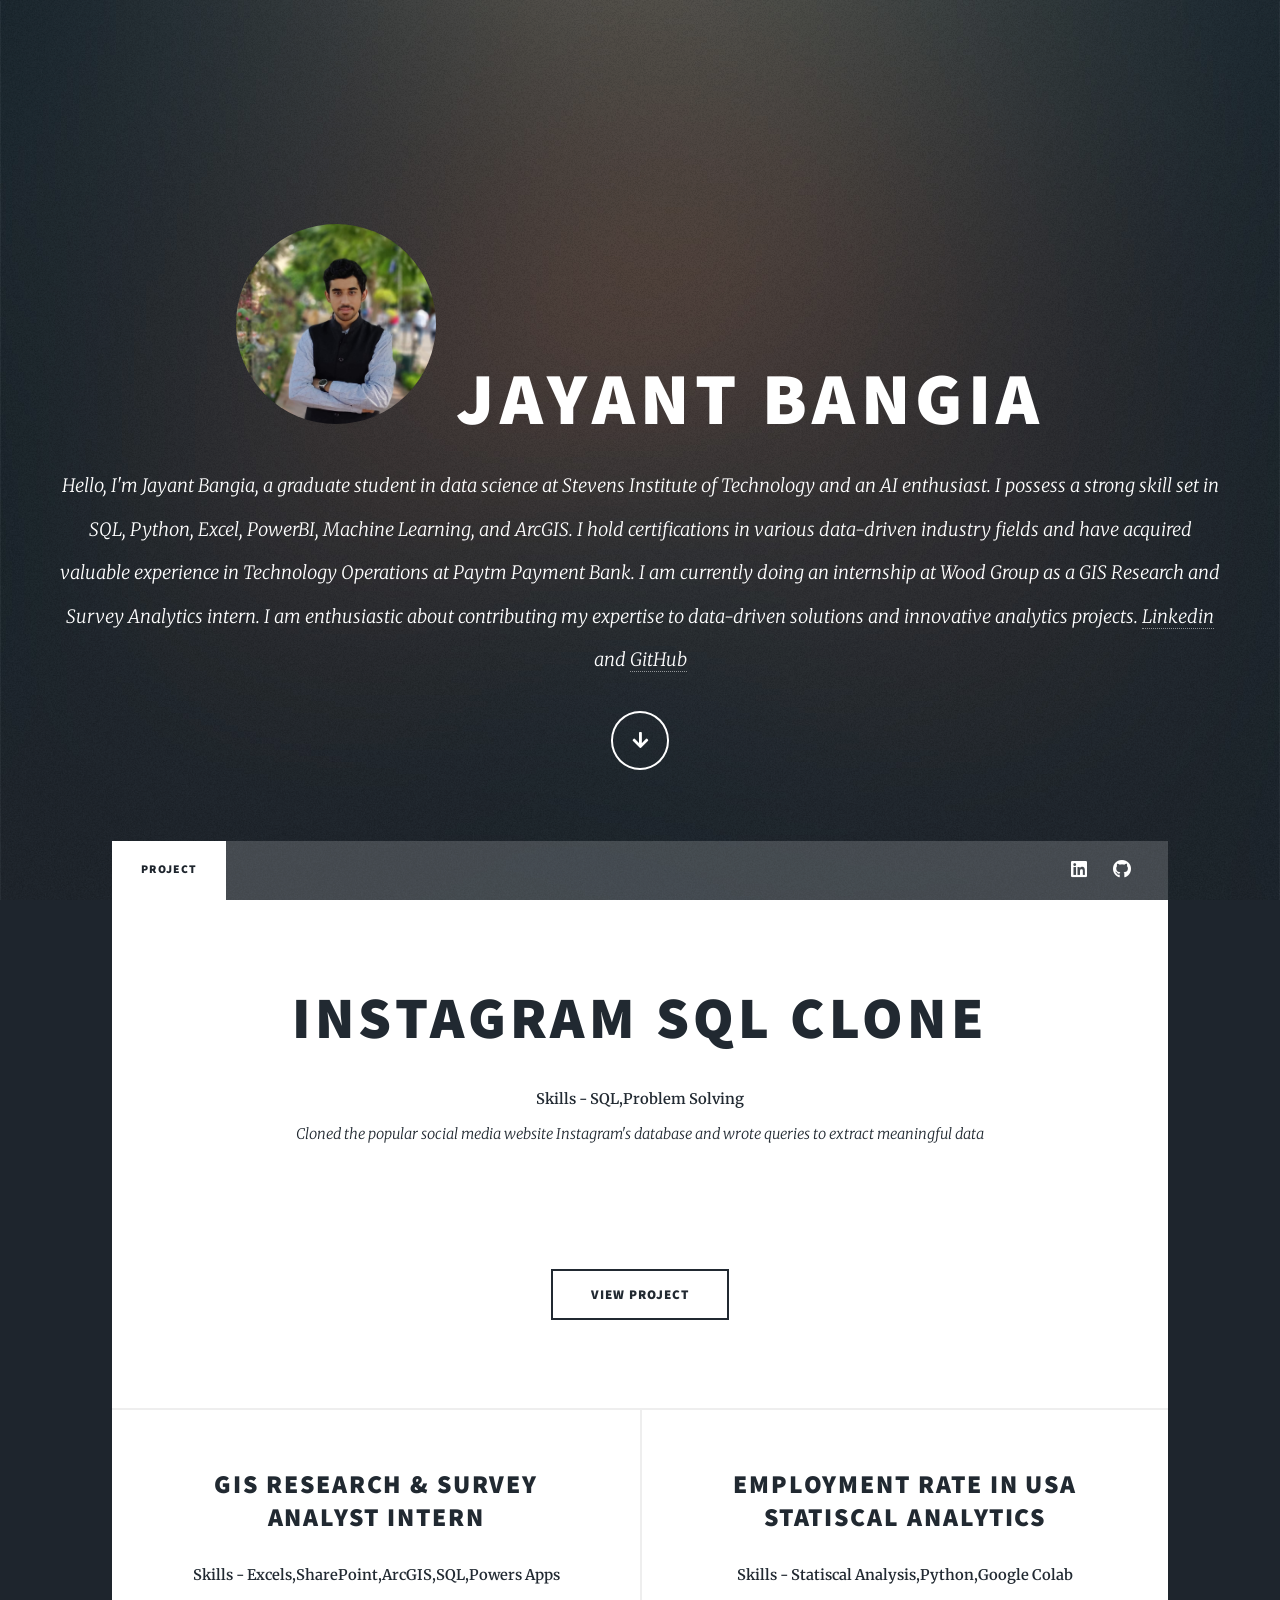
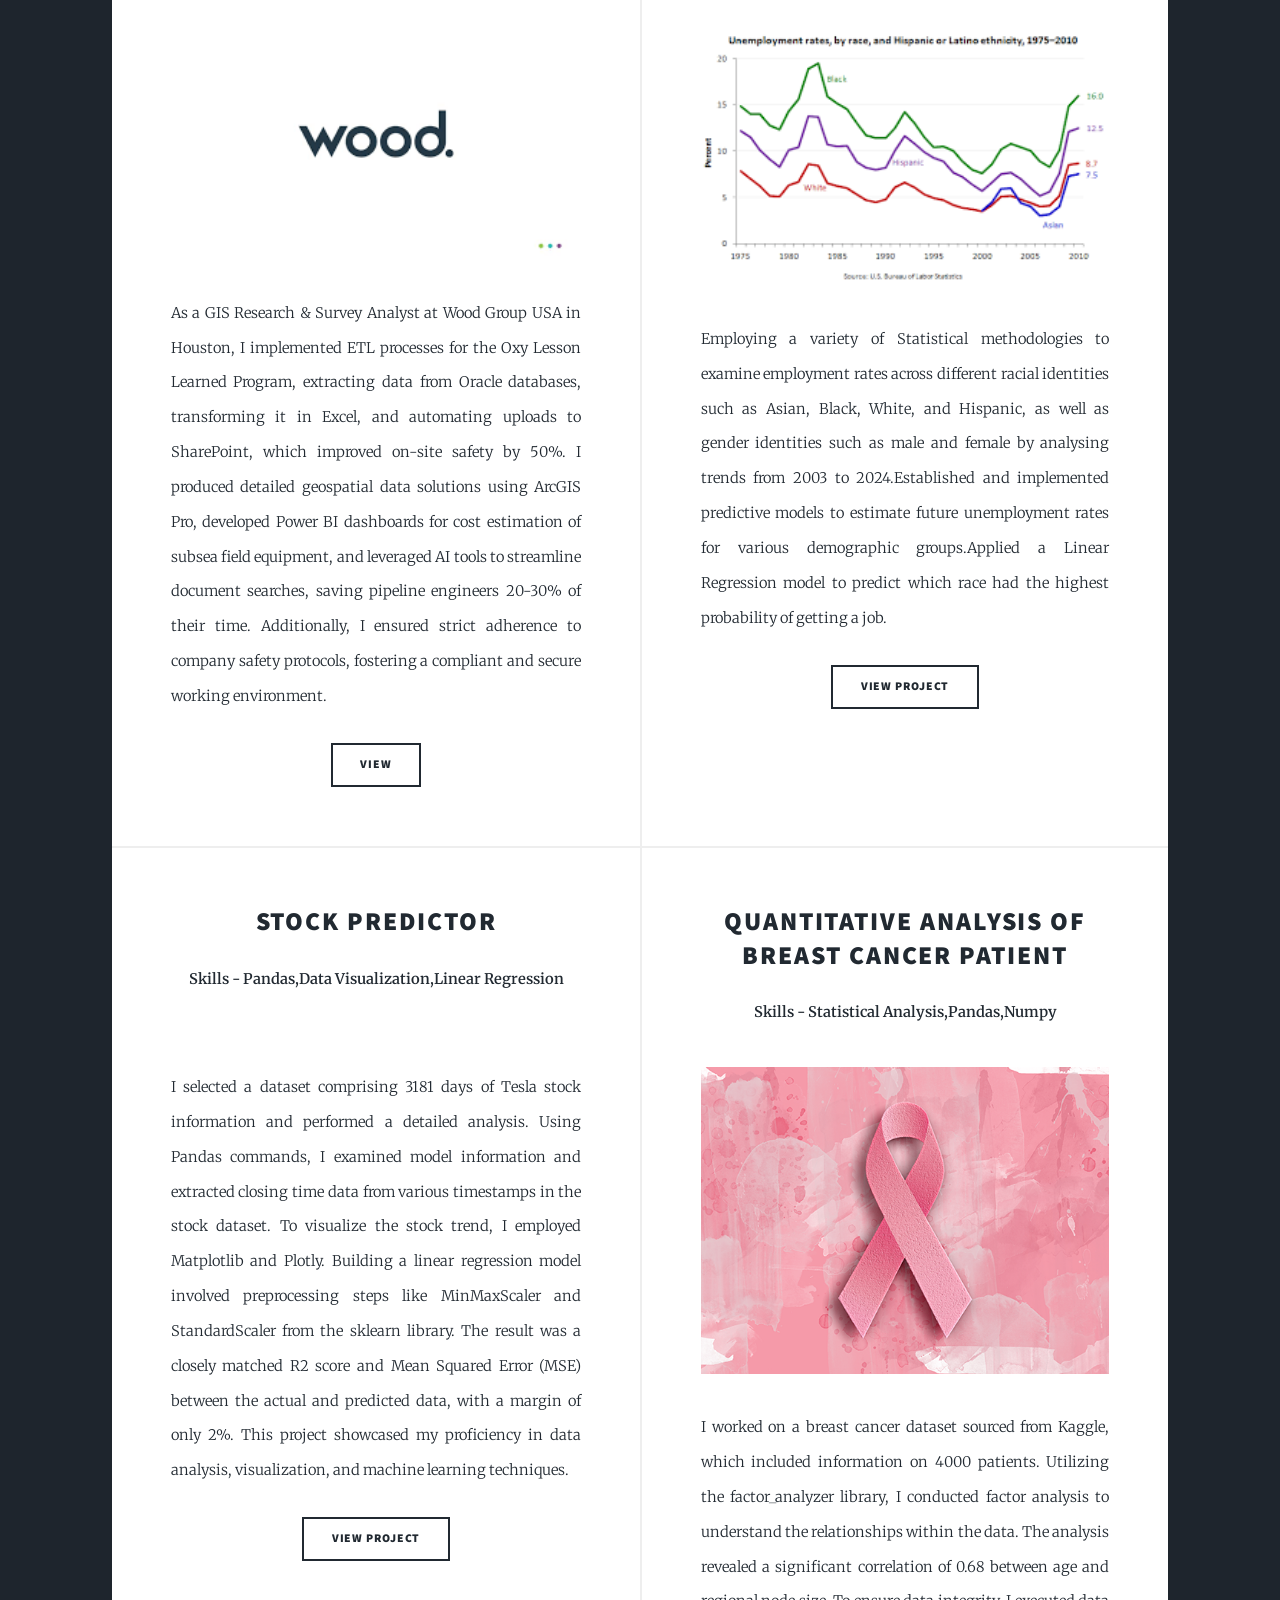
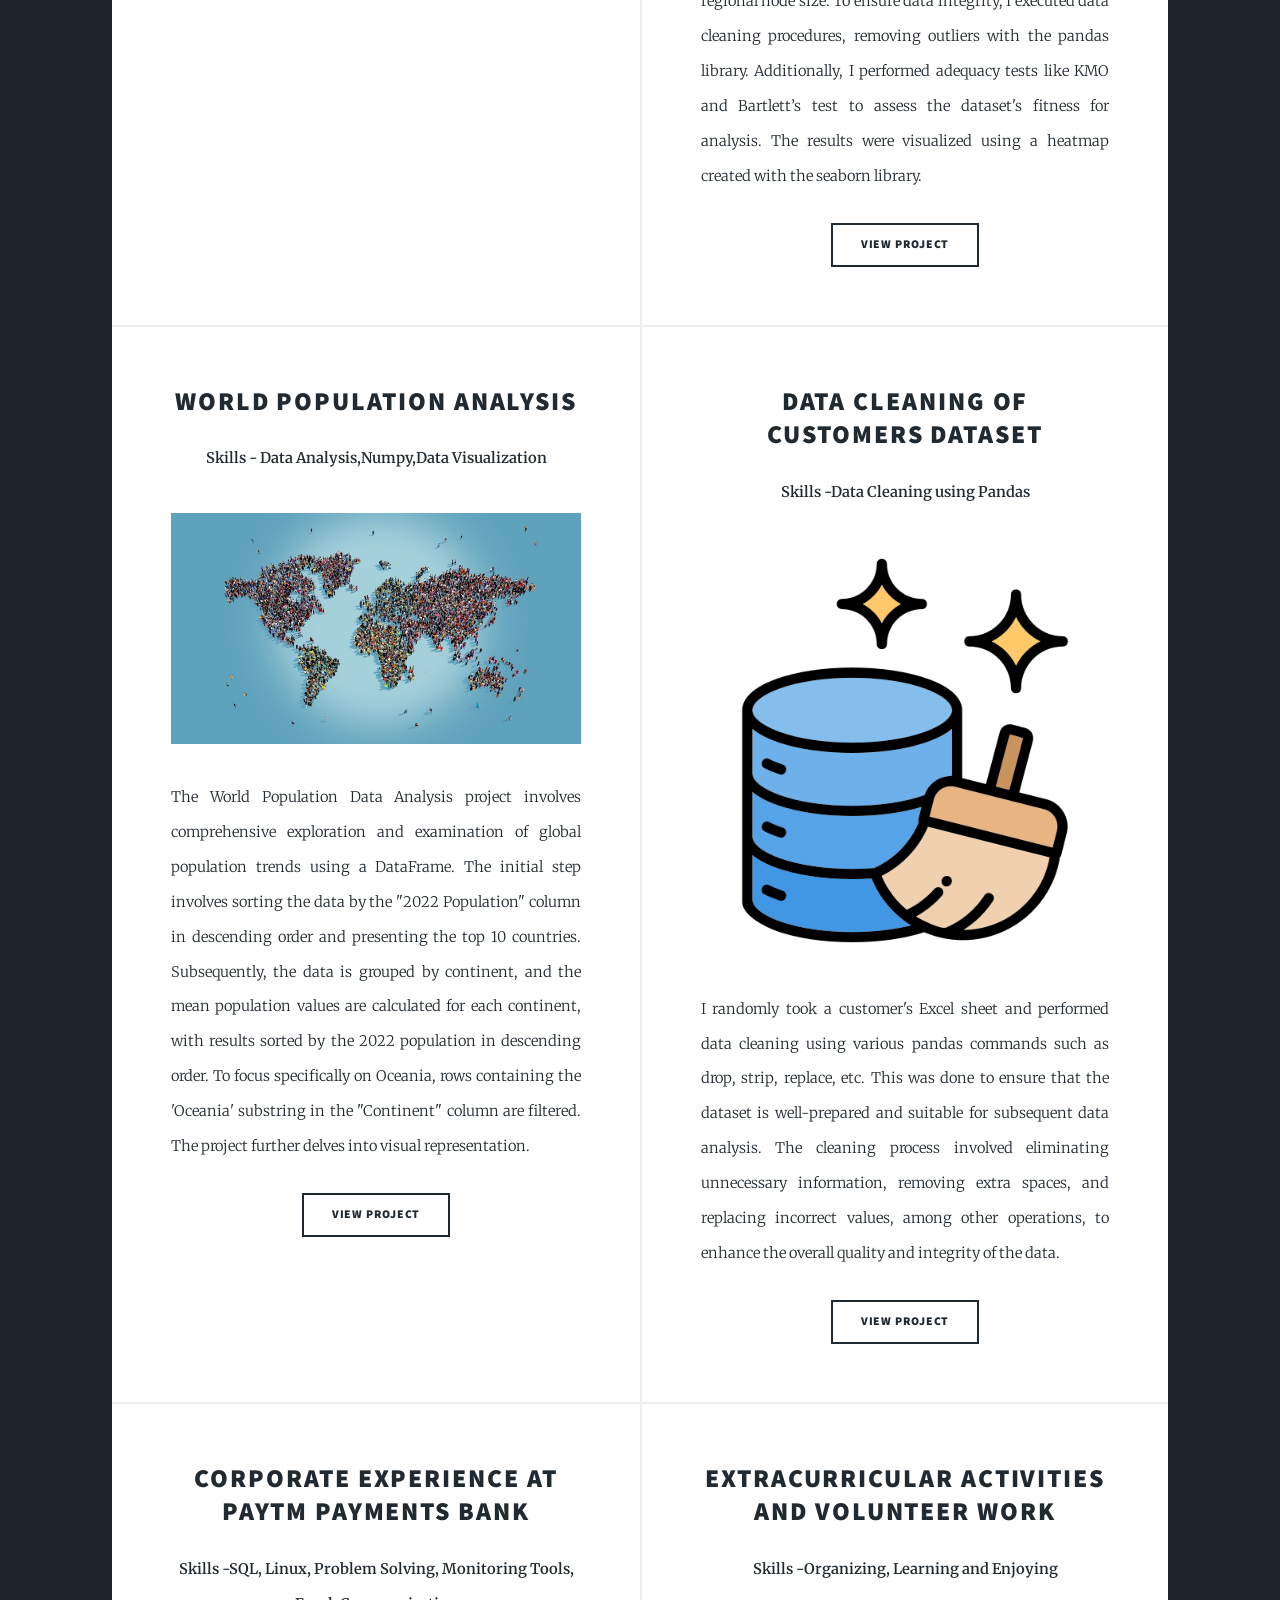
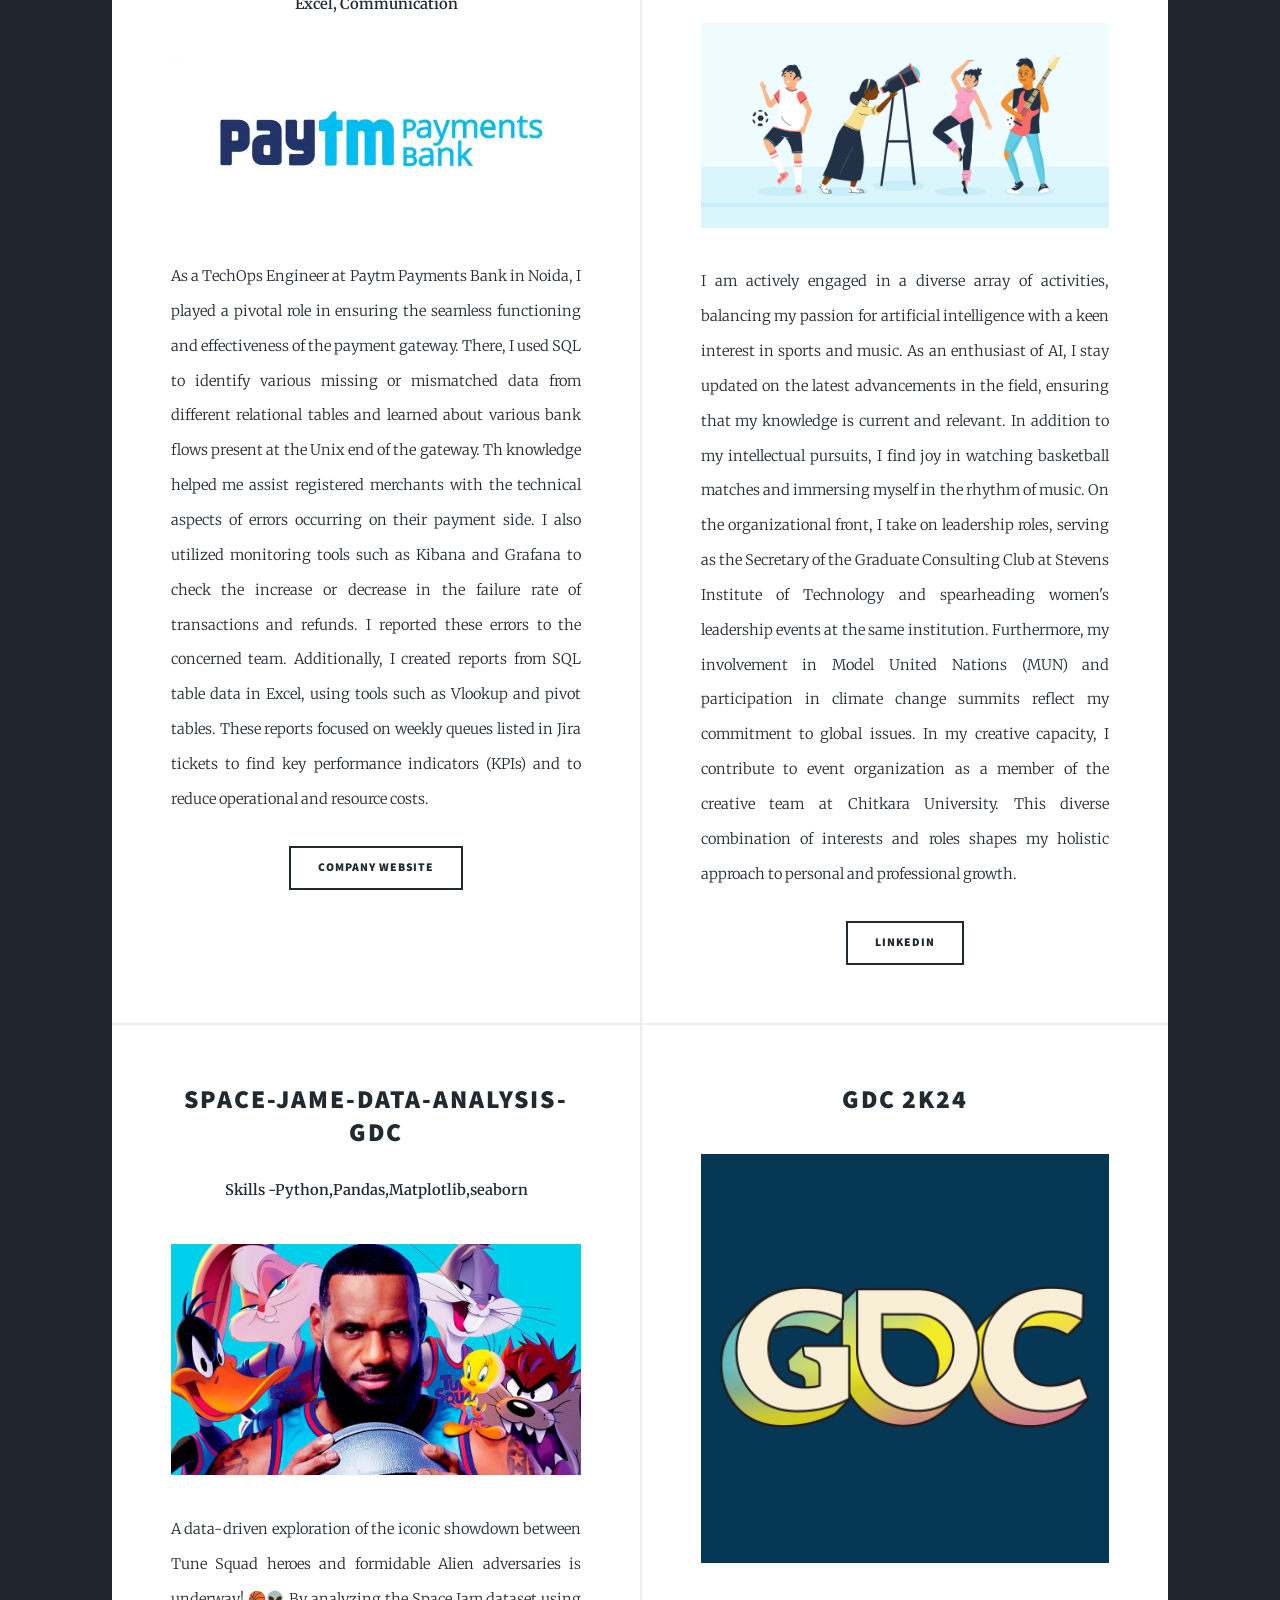
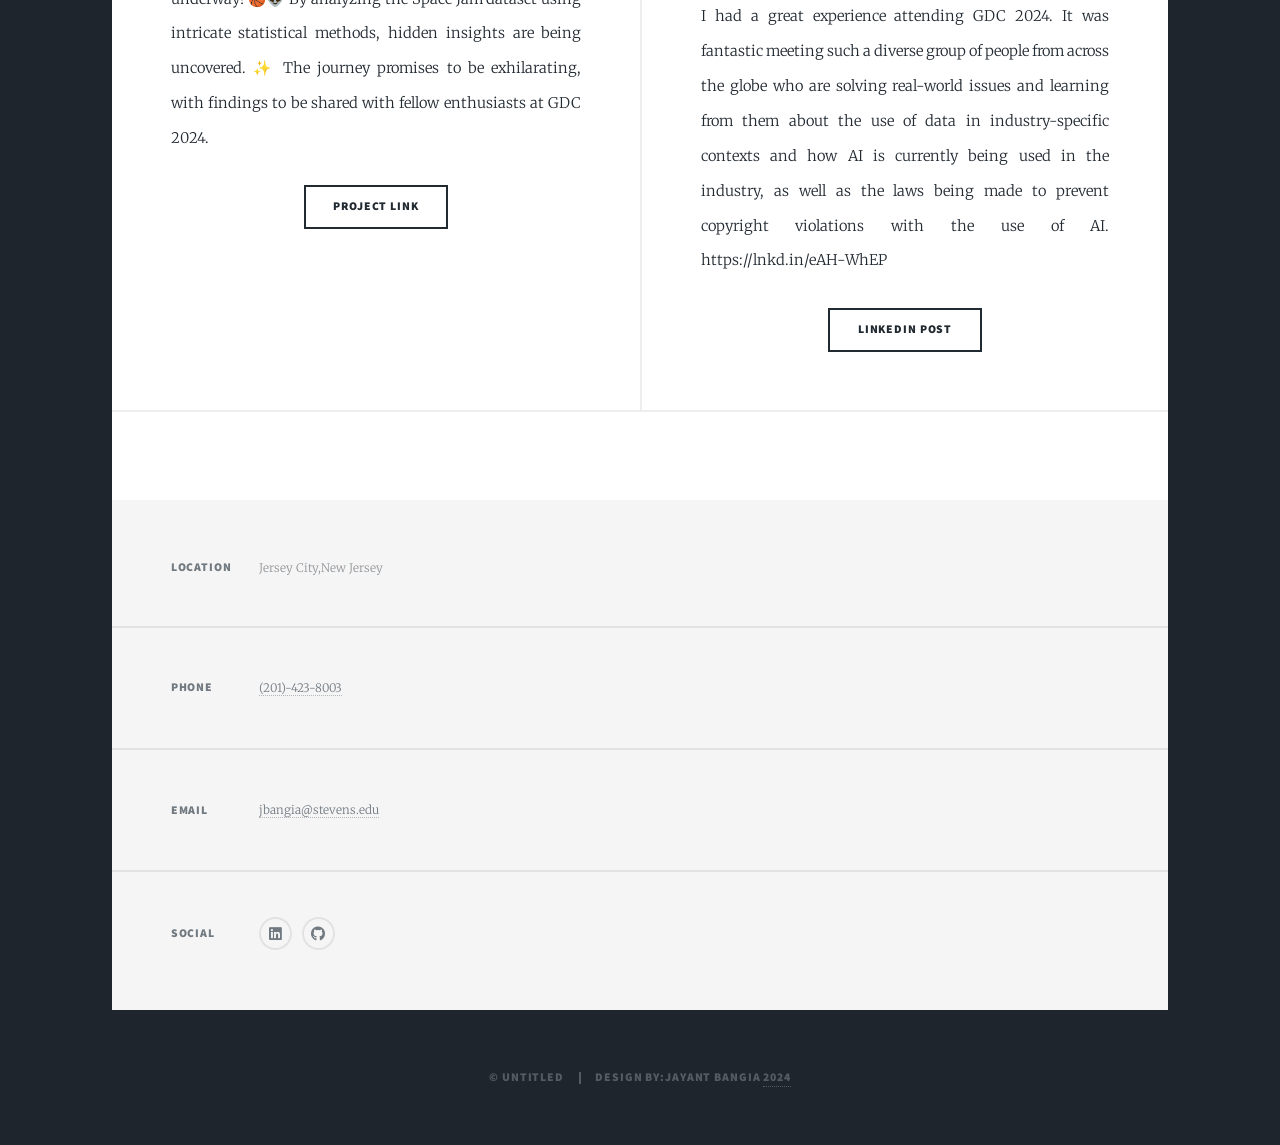
==== index.html @ 10cfee0b "Update index.html" ====
<!DOCTYPE HTML>
<!--
	Massively by HTML5 UP
	html5up.net | @ajlkn
	Free for personal and commercial use under the CCA 3.0 license (html5up.net/license)
-->
<html>
	<head>
		<title>Jayant Bangia</title>
		<meta charset="utf-8" />
		<meta name="viewport" content="width=device-width, initial-scale=1, user-scalable=no" />
		<link rel="stylesheet" href="assets/css/main.css" />
		<noscript><link rel="stylesheet" href="assets/css/noscript.css" /></noscript>
	</head>
	<body class="is-preload">

		<!-- Wrapper -->
			<div id="wrapper" class="fade-in">

				<!-- Intro -->
					<div id="intro">
                                                 
						<h1><img src="images/IMG_20180921_091052_Bokeh.jpg" alt="" style="width: 200px; height: 200px; border-radius: 50%; object-fit: cover;">
							Jayant Bangia 
							
						</h1>
						<p>Hello, I'm Jayant Bangia, a graduate student in data science at Stevens Institute of Technology and an AI enthusiast. I possess a strong skill set in SQL, Python, Excel, PowerBI, Machine Learning, and ArcGIS. I hold certifications in various data-driven industry fields and have acquired valuable experience in Technology Operations at Paytm Payment Bank. I am currently doing an internship at Wood Group as a GIS Research and Survey Analytics intern. I am enthusiastic about contributing my expertise to data-driven solutions and innovative analytics projects. <a href="https://www.linkedin.com/in/jayantb34/">Linkedin</a> and <a href="https://html5up.net">GitHub</a><br />
						</p>
						<ul class="actions">
							<li><a href="#header" class="button icon solid solo fa-arrow-down scrolly">Continue</a></li>
						</ul>
					</div>

				<!-- Header -->
					<header id="header">
						<a href="index.html" class="logo">Scroll Down</a>
					</header>

				<!-- Nav -->
					<nav id="nav">
						<ul class="links">
							<li class="active"><a href="index.html">Project</a></li>
						</ul>
						<ul class="icons">
							<li><a href="https://www.linkedin.com/in/jayantb34/" class="icon brands alt fa-linkedin"><span class="label">Linkedin</span></a></li>
							<li><a href="https://github.com/jayantb11" class="icon brands alt fa-github"><span class="label">GitHub</span></a></li>
						</ul>
					</nav>

				<!-- Main -->
					<div id="main">

						<!-- Featured Post -->
							<article class="post featured">
								<header class="major">
									<h2><a href="#">Instagram SQL Clone</a></h2>
									<strong class='align-left'>Skills - SQL,Problem Solving</strong>
									<p>Cloned the popular social media website Instagram's database and wrote queries to extract meaningful data</p>
								</header>
								<a href="#" class="image main"><img src="https://raw.githubusercontent.com/jayantb11/JayantBangia.github.io/main/images/Instagram-for-Business.svg" alt="" /></a>
								
								<ul class="actions special">
									<li><a href="https://github.com/jayantb11/Instagram_Database_Clone" class="button large">View Project</a></li>
								</ul>
							</article>

						<!-- Posts -->
							<section class="posts">
								<article>
									<header>
										<h2><a href="https://www.linkedin.com/in/jayantb34/">GIS RESEARCH & SURVEY ANALYST INTERN<br />
										</a></h2>
										<strong class='align-left'>Skills - Excels,SharePoint,ArcGIS,SQL,Powers Apps</strong>
									</header>
									<a href="#" class="image fit"><img src="images/download (5).png" alt="" /></a>
									<p>As a GIS Research & Survey Analyst at Wood Group USA in Houston, I implemented ETL processes for the Oxy Lesson Learned Program, extracting data from Oracle databases, transforming it in Excel, and automating uploads to SharePoint, which improved on-site safety by 50%. I produced detailed geospatial data solutions using ArcGIS Pro, developed Power BI dashboards for cost estimation of subsea field equipment, and leveraged AI tools to streamline document searches, saving pipeline engineers 20-30% of their time. Additionally, I ensured strict adherence to company safety protocols, fostering a compliant and secure working environment.</p>
									<ul class="actions special">
										<li><a href="" class="button">View</a></li>
									</ul>
								</article>
									<article>
									<header>
										<h2><a href="https://github.com/jayantb11/Employment-Rate">EMPLOYMENT RATE IN USA STATISCAL ANALYTICS<br />
										</a></h2>
										<strong class='align-left'>Skills - Statiscal Analysis,Python,Google Colab</strong>
									</header>
									<a href="#" class="image fit"><img src="images/download (7).png" alt="" /></a>
									<p>Employing a variety of Statistical methodologies to examine employment rates across different racial identities such as Asian, Black, White, and Hispanic, as well as gender identities such as male and female by analysing trends from 2003 to 2024.Established and implemented predictive models to estimate future unemployment rates for various demographic groups.Applied a Linear Regression model to predict which race had the highest probability of getting a job.</p>
									<ul class="actions special">
										<li><a href="" class="button">View Project</a></li>
									</ul>
								</article>
								<article>
									<header>
										<h2><a href="https://github.com/jayantb11/Stock-Predictor">Stock Predictor<br />
										</a></h2>
										<strong class='align-left'>Skills - Pandas,Data Visualization,Linear Regression</strong>
									</header>
									<a href="#" class="image fit"><img src="https://raw.githubusercontent.com/jayantb11/JayantBangia.github.io/main/images/ci551zpjvsr4yopg9f16.webp" alt="" /></a>
									<p>I selected a dataset comprising 3181 days of Tesla stock information and performed a detailed analysis. Using Pandas commands, I examined model information and extracted closing time data from various timestamps in the stock dataset. To visualize the stock trend, I employed Matplotlib and Plotly. Building a linear regression model involved preprocessing steps like MinMaxScaler and StandardScaler from the sklearn library. The result was a closely matched R2 score and Mean Squared Error (MSE) between the actual and predicted data, with a margin of only 2%. This project showcased my proficiency in data analysis, visualization, and machine learning techniques.</p>
									<ul class="actions special">
										<li><a href="https://github.com/jayantb11/Stock-Predictor" class="button">View Project</a></li>
									</ul>
								</article>
								<article>
									<header>
										<h2><a href="#">Quantitative Analysis of Breast Cancer Patient<br/>
										</a></h2>
										<strong class='align-left'>Skills - Statistical Analysis,Pandas,Numpy</strong>
									</header>
									<a href="https://github.com/jayantb11/Statistical-Probability-Methods-Real-Life-Scenario" class="image fit"><img src="images/Breast_cancer_Month.png" alt="" /></a>
									<p>I worked on a breast cancer dataset sourced from Kaggle, which included information on 4000 patients. Utilizing the factor_analyzer library, I conducted factor analysis to understand the relationships within the data. The analysis revealed a significant correlation of 0.68 between age and regional node size. To ensure data integrity, I executed data cleaning procedures, removing outliers with the pandas library. Additionally, I performed adequacy tests like KMO and Bartlett’s test to assess the dataset's fitness for analysis. The results were visualized using a heatmap created with the seaborn library.</p>
									<ul class="actions special">
										<li><a href="https://github.com/jayantb11/Statistical-Probability-Methods-Real-Life-Scenario" class="button">View Project</a></li>
									</ul>
								</article>
								<article>
									<header>
										<h2><a href="#">World Population Analysis<br />
										</a></h2>
										<strong class='align-left'>Skills - Data Analysis,Numpy,Data Visualization</strong>
									</header>
									<a href="" class="image fit"><img src="images/Poblacion_Mundial_746x419.jpeg" alt="" /></a>
									<p>The World Population Data Analysis project involves comprehensive exploration and examination of global population trends using a DataFrame. The initial step involves sorting the data by the "2022 Population" column in descending order and presenting the top 10 countries. Subsequently, the data is grouped by continent, and the mean population values are calculated for each continent, with results sorted by the 2022 population in descending order. To focus specifically on Oceania, rows containing the 'Oceania' substring in the "Continent" column are filtered. The project further delves into visual representation.</p>
									<ul class="actions special">
										<li><a href="https://github.com/jayantb11/Data_Analysis_World_Population" class="button">View Project</a></li>
									</ul>
								</article>
								<article>
									<header>
										<h2><a href="#">Data Cleaning of Customers Dataset<br />
										</a></h2>
										<strong class='align-left'>Skills -Data Cleaning using Pandas</strong>
									</header>
									<a href="#" class="image fit"><img src="images/10179118.png" alt="" /></a>
									<p>I randomly took a customer's Excel sheet and performed data cleaning using various pandas commands such as drop, strip, replace, etc. This was done to ensure that the dataset is well-prepared and suitable for subsequent data analysis. The cleaning process involved eliminating unnecessary information, removing extra spaces, and replacing incorrect values, among other operations, to enhance the overall quality and integrity of the data.</p>
									<ul class="actions special">
										<li><a href="https://github.com/jayantb11/Data_Cleaning_of_Customers" class="button">View Project</a></li>
									</ul>
								</article>
								<article>
									<header>
										<h2><a href="#">Corporate Experience at Paytm Payments Bank<br />
										</a></h2>
										<strong class='align-left'>Skills -SQL, Linux, Problem Solving, Monitoring Tools, Excel, Communication</strong>
									</header>
									<a href="#" class="image fit"><img src="images/lbznxunz52aopasqbvgd.webp" alt="" /></a>
									<p>As a TechOps Engineer at Paytm Payments Bank in Noida, I played a pivotal role in ensuring the seamless functioning and effectiveness of the payment gateway. There, I used SQL to identify various missing or mismatched data from different relational tables and learned about various bank flows present at the Unix end of the gateway. Th knowledge helped me assist registered merchants with the technical aspects of errors occurring on their payment side.
										I also utilized monitoring tools such as Kibana and Grafana to check the increase or decrease in the failure rate of transactions and refunds. I reported these errors to the concerned team. Additionally, I created reports from SQL table data in Excel, using tools such as Vlookup and pivot tables. These reports focused on weekly queues listed in Jira tickets to find key performance indicators (KPIs) and to reduce operational and resource costs.
										</p>
									<ul class="actions special">
										<li><a href="https://www.paytmbank.com/" class="button">Company website</a></li>
									</ul>
								</article>
								<article>
									<header>
										<h2><a href="#">Extracurricular Activities and Volunteer Work<br />
										</a></h2>
										<strong class='align-left'>Skills -Organizing, Learning and Enjoying</strong>
									</header>
									<a href="#" class="image fit"><img src="images/Top-5-Benefits-of-Co-Curricular-Activities-for-Students.png" alt="" /></a>
									<p>I am actively engaged in a diverse array of activities, balancing my passion for artificial intelligence with a keen interest in sports and music. As an enthusiast of AI, I stay updated on the latest advancements in the field, ensuring that my knowledge is current and relevant. In addition to my intellectual pursuits, I find joy in watching basketball matches and immersing myself in the rhythm of music. On the organizational front, I take on leadership roles, serving as the Secretary of the Graduate Consulting Club at Stevens Institute of Technology and spearheading women's leadership events at the same institution. Furthermore, my involvement in Model United Nations (MUN) and participation in climate change summits reflect my commitment to global issues. In my creative capacity, I contribute to event organization as a member of the creative team at Chitkara University. This diverse combination of interests and roles shapes my holistic approach to personal and professional growth.</p>
									<ul class="actions special">
										<li><a href="#" class="button">Linkedin</a></li>
									</ul>
								</article>
													<article>
									<header>
										<h2><a href="#">Space-Jame-Data-Analysis-GDC<br />
										</a></h2>
										<strong class='align-left'>Skills -Python,Pandas,Matplotlib,seaborn</strong>
									</header>
									<a href="#" class="image fit"><img src="images/Picture1.png" alt="" /></a>
									<p>A data-driven exploration of the iconic showdown between Tune Squad heroes and formidable Alien adversaries is underway!
										🏀👽 By analyzing the Space Jam dataset using intricate statistical methods, hidden insights are being uncovered. ✨ 
										The journey promises to be exhilarating, with findings to be shared with fellow enthusiasts at GDC 2024.
									<ul class="actions special">
										<li><a href="#" class="button">Project Link</a></li>
									</ul>
								</article>
								<article>
									<header>
										<h2><a href="#">GDC 2k24<br />
										</a></h2>
										<strong class='align-left'></strong>
									</header>
									<a href="#" class="image fit"><img src="images/Kn1h47zg_400x400.png" alt="" /></a>
									<p>I had a great experience attending GDC 2024. It was fantastic meeting such a diverse group of people from across the globe who are solving real-world issues and learning from them about the use of data in 
									industry-specific contexts and how AI is currently being used in the industry, as well as the laws being made to prevent copyright violations with the use of AI.
									https://lnkd.in/eAH-WhEP
									</p>
									<ul class="actions special">
										<li><a href="https://www.linkedin.com/feed/update/urn:li:activity:7177875033506115584/" class="button">Linkedin Post</a></li>
									</ul>
								</article>
							</section>

						<!-- Footer -->
							<footer></footer>

					</div>

				<!-- Footer -->
					<footer id="footer">
						<section class="split contact">
							<section class="alt">
								<h3>Location</h3>
								<p> Jersey City,New Jersey</p>
							</section>
							<section>
								<h3>Phone</h3>
								<p><a href="#">(201)-423-8003</a></p>
							</section>
							<section>
								<h3>Email</h3>
								<p><a href="#">jbangia@stevens.edu</a></p>
							</section>
							<section>
								<h3>Social</h3>
								<ul class="icons alt">
									<li><a href="https://www.linkedin.com/in/jayantb34/" class="icon brands alt fa-linkedin"><span class="label">Linkedin</span></a></li>
									<li><a href="https://github.com/jayantb11" class="icon brands alt fa-github"><span class="label">GitHub</span></a></li>
								</ul>
							</section>
						</section>
					</footer>

				<!-- Copyright -->
					<div id="copyright">
						<ul><li>&copy; Untitled</li><li>Design By:Jayant Bangia <a href="https://html5up.net">2024</a></li></ul>
					</div>

			</div>

		<!-- Scripts -->
			<script src="assets/js/jquery.min.js"></script>
			<script src="assets/js/jquery.scrollex.min.js"></script>
			<script src="assets/js/jquery.scrolly.min.js"></script>
			<script src="assets/js/browser.min.js"></script>
			<script src="assets/js/breakpoints.min.js"></script>
			<script src="assets/js/util.js"></script>
			<script src="assets/js/main.js"></script>

	</body>
</html>
---- assets/css/main.css ----
@import url(fontawesome-all.min.css);
@import url("https://fonts.googleapis.com/css?family=Merriweather:300,700,300italic,700italic|Source+Sans+Pro:900");

/*
	Massively by HTML5 UP
	html5up.net | @ajlkn
	Free for personal and commercial use under the CCA 3.0 license (html5up.net/license)
*/

html, body, div, span, applet, object,
iframe, h1, h2, h3, h4, h5, h6, p, blockquote,
pre, a, abbr, acronym, address, big, cite,
code, del, dfn, em, img, ins, kbd, q, s, samp,
small, strike, strong, sub, sup, tt, var, b,
u, i, center, dl, dt, dd, ol, ul, li, fieldset,
form, label, legend, table, caption, tbody,
tfoot, thead, tr, th, td, article, aside,
canvas, details, embed, figure, figcaption,
footer, header, hgroup, menu, nav, output, ruby,
section, summary, time, mark, audio, video {
	margin: 0;
	padding: 0;
	border: 0;
	font-size: 100%;
	font: inherit;
	vertical-align: baseline;}

article, aside, details, figcaption, figure,
footer, header, hgroup, menu, nav, section {
	display: block;}

body {
	line-height: 1;
}

ol, ul {
	list-style: none;
}

blockquote, q {
	quotes: none;
}

	blockquote:before, blockquote:after, q:before, q:after {
		content: '';
		content: none;
	}

table {
	border-collapse: collapse;
	border-spacing: 0;
}

body {
	-webkit-text-size-adjust: none;
}

mark {
	background-color: transparent;
	color: inherit;
}

input::-moz-focus-inner {
	border: 0;
	padding: 0;
}

input, select, textarea {
	-moz-appearance: none;
	-webkit-appearance: none;
	-ms-appearance: none;
	appearance: none;
}

/* Basic */

	@-ms-viewport {
		width: device-width;
	}

	body {
		-ms-overflow-style: scrollbar;
	}

	@media screen and (max-width: 480px) {

		html, body {
			min-width: 320px;
		}

	}

	html {
		box-sizing: border-box;
	}

	*, *:before, *:after {
		box-sizing: inherit;
	}

	body {
		background-color: #1e252d;
	}

		body.is-preload *, body.is-preload *:before, body.is-preload *:after {
			-moz-animation: none !important;
			-webkit-animation: none !important;
			-ms-animation: none !important;
			animation: none !important;
			-moz-transition: none !important;
			-webkit-transition: none !important;
			-ms-transition: none !important;
			transition: none !important;
		}

/* Type */

	html {
		font-size: 16pt;
	}

		@media screen and (max-width: 1680px) {

			html {
				font-size: 12pt;
			}

		}

		@media screen and (max-width: 1280px) {

			html {
				font-size: 11pt;
			}

		}

		@media screen and (max-width: 360px) {

			html {
				font-size: 10pt;
			}

		}

	body {
		color: #212931;
	}

	body, input, select, textarea {
		font-family: "Merriweather", Georgia, serif;
		font-weight: 300;
		font-size: 1rem;
		line-height: 2.375;
	}

	a {
		-moz-transition: color 0.2s ease-in-out, background-color 0.2s ease-in-out, border-color 0.2s ease-in-out, box-shadow 0.2s ease-in-out;
		-webkit-transition: color 0.2s ease-in-out, background-color 0.2s ease-in-out, border-color 0.2s ease-in-out, box-shadow 0.2s ease-in-out;
		-ms-transition: color 0.2s ease-in-out, background-color 0.2s ease-in-out, border-color 0.2s ease-in-out, box-shadow 0.2s ease-in-out;
		transition: color 0.2s ease-in-out, background-color 0.2s ease-in-out, border-color 0.2s ease-in-out, box-shadow 0.2s ease-in-out;
		border-bottom: dotted 1px;
		text-decoration: none;
	}

		a:hover {
			border-bottom-color: transparent;
		}

	strong, b {
		font-weight: 600;
	}

	em, i {
		font-style: italic;
	}

	p {
		text-align: justify;
		margin: 0 0 2rem 0;
	}

	h1, h2, h3, h4, h5, h6 {
		font-family: "Source Sans Pro", Helvetica, sans-serif;
		font-weight: 900;
		line-height: 1.5;
		letter-spacing: 0.075em;
		text-transform: uppercase;
		margin: 0 0 1rem 0;
	}

		h1 a, h2 a, h3 a, h4 a, h5 a, h6 a {
			border-bottom: 0;
			color: inherit;
			text-decoration: none;
		}

	h1 {
		font-size: 4rem;
		line-height: 1.1;
		margin: 0 0 2rem 0;
	}

	h2 {
		font-size: 1.75rem;
		line-height: 1.3;
		margin: 0 0 1.5rem 0;
	}

	h3 {
		font-size: 1.25rem;
		margin: 0 0 1.5rem 0;
	}

	h4 {
		font-size: 1rem;
	}

	h5 {
		font-size: 0.9rem;
	}

	h6 {
		font-size: 0.8rem;
	}

	sub {
		font-size: 0.8rem;
		position: relative;
		top: 0.5rem;
	}

	sup {
		font-size: 0.8rem;
		position: relative;
		top: -0.5rem;
	}

	blockquote {
		border-left: solid 4px;
		font-style: italic;
		margin: 0 0 2rem 0;
		padding: 0.5rem 0 0.5rem 2rem;
	}

	code {
		border: solid 2px;
		font-family: "Courier New", monospace;
		font-size: 0.9rem;
		margin: 0 0.25rem;
		padding: 0.25rem 0.65rem;
	}

	pre {
		-webkit-overflow-scrolling: touch;
		font-family: "Courier New", monospace;
		font-size: 0.9rem;
		margin: 0 0 2rem 0;
	}

		pre code {
			display: block;
			line-height: 1.75;
			padding: 1rem 1.5rem;
			overflow-x: auto;
		}

	hr {
		border: 0;
		border-bottom: solid 2px;
		margin: 3rem 0;
	}

		hr.major {
			margin: 5rem 0;
		}

	.align-left {
		text-align: left;
	}

	.align-center {
		text-align: center;
	}

	.align-right {
		text-align: right;
	}

	input, select, textarea {
		color: #212931;
	}

	a {
		color: #212931;
		border-bottom-color: rgba(33, 41, 49, 0.5);
	}

		a:hover {
			border-bottom-color: transparent;
			color: #18bfef !important;
		}

	strong, b {
		color: #212931;
	}

	h1, h2, h3, h4, h5, h6 {
		color: #212931;
	}

	blockquote {
		border-left-color: #eeeeee;
	}

	code {
		background: rgba(220, 220, 220, 0.25);
		border-color: #eeeeee;
	}

	hr {
		border-bottom-color: #eeeeee;
	}

/* Row */

	.row {
		display: flex;
		flex-wrap: wrap;
		box-sizing: border-box;
		align-items: stretch;
	}

		.row > * {
			box-sizing: border-box;
		}

		.row.gtr-uniform > * > :last-child {
			margin-bottom: 0;
		}

		.row.aln-left {
			justify-content: flex-start;
		}

		.row.aln-center {
			justify-content: center;
		}

		.row.aln-right {
			justify-content: flex-end;
		}

		.row.aln-top {
			align-items: flex-start;
		}

		.row.aln-middle {
			align-items: center;
		}

		.row.aln-bottom {
			align-items: flex-end;
		}

		.row > .imp {
			order: -1;
		}

		.row > .col-1 {
			width: 8.33333%;
		}

		.row > .off-1 {
			margin-left: 8.33333%;
		}

		.row > .col-2 {
			width: 16.66667%;
		}

		.row > .off-2 {
			margin-left: 16.66667%;
		}

		.row > .col-3 {
			width: 25%;
		}

		.row > .off-3 {
			margin-left: 25%;
		}

		.row > .col-4 {
			width: 33.33333%;
		}

		.row > .off-4 {
			margin-left: 33.33333%;
		}

		.row > .col-5 {
			width: 41.66667%;
		}

		.row > .off-5 {
			margin-left: 41.66667%;
		}

		.row > .col-6 {
			width: 50%;
		}

		.row > .off-6 {
			margin-left: 50%;
		}

		.row > .col-7 {
			width: 58.33333%;
		}

		.row > .off-7 {
			margin-left: 58.33333%;
		}

		.row > .col-8 {
			width: 66.66667%;
		}

		.row > .off-8 {
			margin-left: 66.66667%;
		}

		.row > .col-9 {
			width: 75%;
		}

		.row > .off-9 {
			margin-left: 75%;
		}

		.row > .col-10 {
			width: 83.33333%;
		}

		.row > .off-10 {
			margin-left: 83.33333%;
		}

		.row > .col-11 {
			width: 91.66667%;
		}

		.row > .off-11 {
			margin-left: 91.66667%;
		}

		.row > .col-12 {
			width: 100%;
		}

		.row > .off-12 {
			margin-left: 100%;
		}

		.row.gtr-0 {
			margin-top: 0;
			margin-left: 0rem;
		}

			.row.gtr-0 > * {
				padding: 0 0 0 0rem;
			}

			.row.gtr-0.gtr-uniform {
				margin-top: 0rem;
			}

				.row.gtr-0.gtr-uniform > * {
					padding-top: 0rem;
				}

		.row.gtr-25 {
			margin-top: 0;
			margin-left: -0.375rem;
		}

			.row.gtr-25 > * {
				padding: 0 0 0 0.375rem;
			}

			.row.gtr-25.gtr-uniform {
				margin-top: -0.375rem;
			}

				.row.gtr-25.gtr-uniform > * {
					padding-top: 0.375rem;
				}

		.row.gtr-50 {
			margin-top: 0;
			margin-left: -0.75rem;
		}

			.row.gtr-50 > * {
				padding: 0 0 0 0.75rem;
			}

			.row.gtr-50.gtr-uniform {
				margin-top: -0.75rem;
			}

				.row.gtr-50.gtr-uniform > * {
					padding-top: 0.75rem;
				}

		.row {
			margin-top: 0;
			margin-left: -1.5rem;
		}

			.row > * {
				padding: 0 0 0 1.5rem;
			}

			.row.gtr-uniform {
				margin-top: -1.5rem;
			}

				.row.gtr-uniform > * {
					padding-top: 1.5rem;
				}

		.row.gtr-150 {
			margin-top: 0;
			margin-left: -2.25rem;
		}

			.row.gtr-150 > * {
				padding: 0 0 0 2.25rem;
			}

			.row.gtr-150.gtr-uniform {
				margin-top: -2.25rem;
			}

				.row.gtr-150.gtr-uniform > * {
					padding-top: 2.25rem;
				}

		.row.gtr-200 {
			margin-top: 0;
			margin-left: -3rem;
		}

			.row.gtr-200 > * {
				padding: 0 0 0 3rem;
			}

			.row.gtr-200.gtr-uniform {
				margin-top: -3rem;
			}

				.row.gtr-200.gtr-uniform > * {
					padding-top: 3rem;
				}

		@media screen and (max-width: 1680px) {

			.row {
				display: flex;
				flex-wrap: wrap;
				box-sizing: border-box;
				align-items: stretch;
			}

				.row > * {
					box-sizing: border-box;
				}

				.row.gtr-uniform > * > :last-child {
					margin-bottom: 0;
				}

				.row.aln-left {
					justify-content: flex-start;
				}

				.row.aln-center {
					justify-content: center;
				}

				.row.aln-right {
					justify-content: flex-end;
				}

				.row.aln-top {
					align-items: flex-start;
				}

				.row.aln-middle {
					align-items: center;
				}

				.row.aln-bottom {
					align-items: flex-end;
				}

				.row > .imp-xlarge {
					order: -1;
				}

				.row > .col-1-xlarge {
					width: 8.33333%;
				}

				.row > .off-1-xlarge {
					margin-left: 8.33333%;
				}

				.row > .col-2-xlarge {
					width: 16.66667%;
				}

				.row > .off-2-xlarge {
					margin-left: 16.66667%;
				}

				.row > .col-3-xlarge {
					width: 25%;
				}

				.row > .off-3-xlarge {
					margin-left: 25%;
				}

				.row > .col-4-xlarge {
					width: 33.33333%;
				}

				.row > .off-4-xlarge {
					margin-left: 33.33333%;
				}

				.row > .col-5-xlarge {
					width: 41.66667%;
				}

				.row > .off-5-xlarge {
					margin-left: 41.66667%;
				}

				.row > .col-6-xlarge {
					width: 50%;
				}

				.row > .off-6-xlarge {
					margin-left: 50%;
				}

				.row > .col-7-xlarge {
					width: 58.33333%;
				}

				.row > .off-7-xlarge {
					margin-left: 58.33333%;
				}

				.row > .col-8-xlarge {
					width: 66.66667%;
				}

				.row > .off-8-xlarge {
					margin-left: 66.66667%;
				}

				.row > .col-9-xlarge {
					width: 75%;
				}

				.row > .off-9-xlarge {
					margin-left: 75%;
				}

				.row > .col-10-xlarge {
					width: 83.33333%;
				}

				.row > .off-10-xlarge {
					margin-left: 83.33333%;
				}

				.row > .col-11-xlarge {
					width: 91.66667%;
				}

				.row > .off-11-xlarge {
					margin-left: 91.66667%;
				}

				.row > .col-12-xlarge {
					width: 100%;
				}

				.row > .off-12-xlarge {
					margin-left: 100%;
				}

				.row.gtr-0 {
					margin-top: 0;
					margin-left: 0rem;
				}

					.row.gtr-0 > * {
						padding: 0 0 0 0rem;
					}

					.row.gtr-0.gtr-uniform {
						margin-top: 0rem;
					}

						.row.gtr-0.gtr-uniform > * {
							padding-top: 0rem;
						}

				.row.gtr-25 {
					margin-top: 0;
					margin-left: -0.375rem;
				}

					.row.gtr-25 > * {
						padding: 0 0 0 0.375rem;
					}

					.row.gtr-25.gtr-uniform {
						margin-top: -0.375rem;
					}

						.row.gtr-25.gtr-uniform > * {
							padding-top: 0.375rem;
						}

				.row.gtr-50 {
					margin-top: 0;
					margin-left: -0.75rem;
				}

					.row.gtr-50 > * {
						padding: 0 0 0 0.75rem;
					}

					.row.gtr-50.gtr-uniform {
						margin-top: -0.75rem;
					}

						.row.gtr-50.gtr-uniform > * {
							padding-top: 0.75rem;
						}

				.row {
					margin-top: 0;
					margin-left: -1.5rem;
				}

					.row > * {
						padding: 0 0 0 1.5rem;
					}

					.row.gtr-uniform {
						margin-top: -1.5rem;
					}

						.row.gtr-uniform > * {
							padding-top: 1.5rem;
						}

				.row.gtr-150 {
					margin-top: 0;
					margin-left: -2.25rem;
				}

					.row.gtr-150 > * {
						padding: 0 0 0 2.25rem;
					}

					.row.gtr-150.gtr-uniform {
						margin-top: -2.25rem;
					}

						.row.gtr-150.gtr-uniform > * {
							padding-top: 2.25rem;
						}

				.row.gtr-200 {
					margin-top: 0;
					margin-left: -3rem;
				}

					.row.gtr-200 > * {
						padding: 0 0 0 3rem;
					}

					.row.gtr-200.gtr-uniform {
						margin-top: -3rem;
					}

						.row.gtr-200.gtr-uniform > * {
							padding-top: 3rem;
						}

		}

		@media screen and (max-width: 1280px) {

			.row {
				display: flex;
				flex-wrap: wrap;
				box-sizing: border-box;
				align-items: stretch;
			}

				.row > * {
					box-sizing: border-box;
				}

				.row.gtr-uniform > * > :last-child {
					margin-bottom: 0;
				}

				.row.aln-left {
					justify-content: flex-start;
				}

				.row.aln-center {
					justify-content: center;
				}

				.row.aln-right {
					justify-content: flex-end;
				}

				.row.aln-top {
					align-items: flex-start;
				}

				.row.aln-middle {
					align-items: center;
				}

				.row.aln-bottom {
					align-items: flex-end;
				}

				.row > .imp-large {
					order: -1;
				}

				.row > .col-1-large {
					width: 8.33333%;
				}

				.row > .off-1-large {
					margin-left: 8.33333%;
				}

				.row > .col-2-large {
					width: 16.66667%;
				}

				.row > .off-2-large {
					margin-left: 16.66667%;
				}

				.row > .col-3-large {
					width: 25%;
				}

				.row > .off-3-large {
					margin-left: 25%;
				}

				.row > .col-4-large {
					width: 33.33333%;
				}

				.row > .off-4-large {
					margin-left: 33.33333%;
				}

				.row > .col-5-large {
					width: 41.66667%;
				}

				.row > .off-5-large {
					margin-left: 41.66667%;
				}

				.row > .col-6-large {
					width: 50%;
				}

				.row > .off-6-large {
					margin-left: 50%;
				}

				.row > .col-7-large {
					width: 58.33333%;
				}

				.row > .off-7-large {
					margin-left: 58.33333%;
				}

				.row > .col-8-large {
					width: 66.66667%;
				}

				.row > .off-8-large {
					margin-left: 66.66667%;
				}

				.row > .col-9-large {
					width: 75%;
				}

				.row > .off-9-large {
					margin-left: 75%;
				}

				.row > .col-10-large {
					width: 83.33333%;
				}

				.row > .off-10-large {
					margin-left: 83.33333%;
				}

				.row > .col-11-large {
					width: 91.66667%;
				}

				.row > .off-11-large {
					margin-left: 91.66667%;
				}

				.row > .col-12-large {
					width: 100%;
				}

				.row > .off-12-large {
					margin-left: 100%;
				}

				.row.gtr-0 {
					margin-top: 0;
					margin-left: 0rem;
				}

					.row.gtr-0 > * {
						padding: 0 0 0 0rem;
					}

					.row.gtr-0.gtr-uniform {
						margin-top: 0rem;
					}

						.row.gtr-0.gtr-uniform > * {
							padding-top: 0rem;
						}

				.row.gtr-25 {
					margin-top: 0;
					margin-left: -0.375rem;
				}

					.row.gtr-25 > * {
						padding: 0 0 0 0.375rem;
					}

					.row.gtr-25.gtr-uniform {
						margin-top: -0.375rem;
					}

						.row.gtr-25.gtr-uniform > * {
							padding-top: 0.375rem;
						}

				.row.gtr-50 {
					margin-top: 0;
					margin-left: -0.75rem;
				}

					.row.gtr-50 > * {
						padding: 0 0 0 0.75rem;
					}

					.row.gtr-50.gtr-uniform {
						margin-top: -0.75rem;
					}

						.row.gtr-50.gtr-uniform > * {
							padding-top: 0.75rem;
						}

				.row {
					margin-top: 0;
					margin-left: -1.5rem;
				}

					.row > * {
						padding: 0 0 0 1.5rem;
					}

					.row.gtr-uniform {
						margin-top: -1.5rem;
					}

						.row.gtr-uniform > * {
							padding-top: 1.5rem;
						}

				.row.gtr-150 {
					margin-top: 0;
					margin-left: -2.25rem;
				}

					.row.gtr-150 > * {
						padding: 0 0 0 2.25rem;
					}

					.row.gtr-150.gtr-uniform {
						margin-top: -2.25rem;
					}

						.row.gtr-150.gtr-uniform > * {
							padding-top: 2.25rem;
						}

				.row.gtr-200 {
					margin-top: 0;
					margin-left: -3rem;
				}

					.row.gtr-200 > * {
						padding: 0 0 0 3rem;
					}

					.row.gtr-200.gtr-uniform {
						margin-top: -3rem;
					}

						.row.gtr-200.gtr-uniform > * {
							padding-top: 3rem;
						}

		}

		@media screen and (max-width: 980px) {

			.row {
				display: flex;
				flex-wrap: wrap;
				box-sizing: border-box;
				align-items: stretch;
			}

				.row > * {
					box-sizing: border-box;
				}

				.row.gtr-uniform > * > :last-child {
					margin-bottom: 0;
				}

				.row.aln-left {
					justify-content: flex-start;
				}

				.row.aln-center {
					justify-content: center;
				}

				.row.aln-right {
					justify-content: flex-end;
				}

				.row.aln-top {
					align-items: flex-start;
				}

				.row.aln-middle {
					align-items: center;
				}

				.row.aln-bottom {
					align-items: flex-end;
				}

				.row > .imp-medium {
					order: -1;
				}

				.row > .col-1-medium {
					width: 8.33333%;
				}

				.row > .off-1-medium {
					margin-left: 8.33333%;
				}

				.row > .col-2-medium {
					width: 16.66667%;
				}

				.row > .off-2-medium {
					margin-left: 16.66667%;
				}

				.row > .col-3-medium {
					width: 25%;
				}

				.row > .off-3-medium {
					margin-left: 25%;
				}

				.row > .col-4-medium {
					width: 33.33333%;
				}

				.row > .off-4-medium {
					margin-left: 33.33333%;
				}

				.row > .col-5-medium {
					width: 41.66667%;
				}

				.row > .off-5-medium {
					margin-left: 41.66667%;
				}

				.row > .col-6-medium {
					width: 50%;
				}

				.row > .off-6-medium {
					margin-left: 50%;
				}

				.row > .col-7-medium {
					width: 58.33333%;
				}

				.row > .off-7-medium {
					margin-left: 58.33333%;
				}

				.row > .col-8-medium {
					width: 66.66667%;
				}

				.row > .off-8-medium {
					margin-left: 66.66667%;
				}

				.row > .col-9-medium {
					width: 75%;
				}

				.row > .off-9-medium {
					margin-left: 75%;
				}

				.row > .col-10-medium {
					width: 83.33333%;
				}

				.row > .off-10-medium {
					margin-left: 83.33333%;
				}

				.row > .col-11-medium {
					width: 91.66667%;
				}

				.row > .off-11-medium {
					margin-left: 91.66667%;
				}

				.row > .col-12-medium {
					width: 100%;
				}

				.row > .off-12-medium {
					margin-left: 100%;
				}

				.row.gtr-0 {
					margin-top: 0;
					margin-left: 0rem;
				}

					.row.gtr-0 > * {
						padding: 0 0 0 0rem;
					}

					.row.gtr-0.gtr-uniform {
						margin-top: 0rem;
					}

						.row.gtr-0.gtr-uniform > * {
							padding-top: 0rem;
						}

				.row.gtr-25 {
					margin-top: 0;
					margin-left: -0.375rem;
				}

					.row.gtr-25 > * {
						padding: 0 0 0 0.375rem;
					}

					.row.gtr-25.gtr-uniform {
						margin-top: -0.375rem;
					}

						.row.gtr-25.gtr-uniform > * {
							padding-top: 0.375rem;
						}

				.row.gtr-50 {
					margin-top: 0;
					margin-left: -0.75rem;
				}

					.row.gtr-50 > * {
						padding: 0 0 0 0.75rem;
					}

					.row.gtr-50.gtr-uniform {
						margin-top: -0.75rem;
					}

						.row.gtr-50.gtr-uniform > * {
							padding-top: 0.75rem;
						}

				.row {
					margin-top: 0;
					margin-left: -1.5rem;
				}

					.row > * {
						padding: 0 0 0 1.5rem;
					}

					.row.gtr-uniform {
						margin-top: -1.5rem;
					}

						.row.gtr-uniform > * {
							padding-top: 1.5rem;
						}

				.row.gtr-150 {
					margin-top: 0;
					margin-left: -2.25rem;
				}

					.row.gtr-150 > * {
						padding: 0 0 0 2.25rem;
					}

					.row.gtr-150.gtr-uniform {
						margin-top: -2.25rem;
					}

						.row.gtr-150.gtr-uniform > * {
							padding-top: 2.25rem;
						}

				.row.gtr-200 {
					margin-top: 0;
					margin-left: -3rem;
				}

					.row.gtr-200 > * {
						padding: 0 0 0 3rem;
					}

					.row.gtr-200.gtr-uniform {
						margin-top: -3rem;
					}

						.row.gtr-200.gtr-uniform > * {
							padding-top: 3rem;
						}

		}

		@media screen and (max-width: 736px) {

			.row {
				display: flex;
				flex-wrap: wrap;
				box-sizing: border-box;
				align-items: stretch;
			}

				.row > * {
					box-sizing: border-box;
				}

				.row.gtr-uniform > * > :last-child {
					margin-bottom: 0;
				}

				.row.aln-left {
					justify-content: flex-start;
				}

				.row.aln-center {
					justify-content: center;
				}

				.row.aln-right {
					justify-content: flex-end;
				}

				.row.aln-top {
					align-items: flex-start;
				}

				.row.aln-middle {
					align-items: center;
				}

				.row.aln-bottom {
					align-items: flex-end;
				}

				.row > .imp-small {
					order: -1;
				}

				.row > .col-1-small {
					width: 8.33333%;
				}

				.row > .off-1-small {
					margin-left: 8.33333%;
				}

				.row > .col-2-small {
					width: 16.66667%;
				}

				.row > .off-2-small {
					margin-left: 16.66667%;
				}

				.row > .col-3-small {
					width: 25%;
				}

				.row > .off-3-small {
					margin-left: 25%;
				}

				.row > .col-4-small {
					width: 33.33333%;
				}

				.row > .off-4-small {
					margin-left: 33.33333%;
				}

				.row > .col-5-small {
					width: 41.66667%;
				}

				.row > .off-5-small {
					margin-left: 41.66667%;
				}

				.row > .col-6-small {
					width: 50%;
				}

				.row > .off-6-small {
					margin-left: 50%;
				}

				.row > .col-7-small {
					width: 58.33333%;
				}

				.row > .off-7-small {
					margin-left: 58.33333%;
				}

				.row > .col-8-small {
					width: 66.66667%;
				}

				.row > .off-8-small {
					margin-left: 66.66667%;
				}

				.row > .col-9-small {
					width: 75%;
				}

				.row > .off-9-small {
					margin-left: 75%;
				}

				.row > .col-10-small {
					width: 83.33333%;
				}

				.row > .off-10-small {
					margin-left: 83.33333%;
				}

				.row > .col-11-small {
					width: 91.66667%;
				}

				.row > .off-11-small {
					margin-left: 91.66667%;
				}

				.row > .col-12-small {
					width: 100%;
				}

				.row > .off-12-small {
					margin-left: 100%;
				}

				.row.gtr-0 {
					margin-top: 0;
					margin-left: 0rem;
				}

					.row.gtr-0 > * {
						padding: 0 0 0 0rem;
					}

					.row.gtr-0.gtr-uniform {
						margin-top: 0rem;
					}

						.row.gtr-0.gtr-uniform > * {
							padding-top: 0rem;
						}

				.row.gtr-25 {
					margin-top: 0;
					margin-left: -0.375rem;
				}

					.row.gtr-25 > * {
						padding: 0 0 0 0.375rem;
					}

					.row.gtr-25.gtr-uniform {
						margin-top: -0.375rem;
					}

						.row.gtr-25.gtr-uniform > * {
							padding-top: 0.375rem;
						}

				.row.gtr-50 {
					margin-top: 0;
					margin-left: -0.75rem;
				}

					.row.gtr-50 > * {
						padding: 0 0 0 0.75rem;
					}

					.row.gtr-50.gtr-uniform {
						margin-top: -0.75rem;
					}

						.row.gtr-50.gtr-uniform > * {
							padding-top: 0.75rem;
						}

				.row {
					margin-top: 0;
					margin-left: -1.5rem;
				}

					.row > * {
						padding: 0 0 0 1.5rem;
					}

					.row.gtr-uniform {
						margin-top: -1.5rem;
					}

						.row.gtr-uniform > * {
							padding-top: 1.5rem;
						}

				.row.gtr-150 {
					margin-top: 0;
					margin-left: -2.25rem;
				}

					.row.gtr-150 > * {
						padding: 0 0 0 2.25rem;
					}

					.row.gtr-150.gtr-uniform {
						margin-top: -2.25rem;
					}

						.row.gtr-150.gtr-uniform > * {
							padding-top: 2.25rem;
						}

				.row.gtr-200 {
					margin-top: 0;
					margin-left: -3rem;
				}

					.row.gtr-200 > * {
						padding: 0 0 0 3rem;
					}

					.row.gtr-200.gtr-uniform {
						margin-top: -3rem;
					}

						.row.gtr-200.gtr-uniform > * {
							padding-top: 3rem;
						}

		}

		@media screen and (max-width: 480px) {

			.row {
				display: flex;
				flex-wrap: wrap;
				box-sizing: border-box;
				align-items: stretch;
			}

				.row > * {
					box-sizing: border-box;
				}

				.row.gtr-uniform > * > :last-child {
					margin-bottom: 0;
				}

				.row.aln-left {
					justify-content: flex-start;
				}

				.row.aln-center {
					justify-content: center;
				}

				.row.aln-right {
					justify-content: flex-end;
				}

				.row.aln-top {
					align-items: flex-start;
				}

				.row.aln-middle {
					align-items: center;
				}

				.row.aln-bottom {
					align-items: flex-end;
				}

				.row > .imp-xsmall {
					order: -1;
				}

				.row > .col-1-xsmall {
					width: 8.33333%;
				}

				.row > .off-1-xsmall {
					margin-left: 8.33333%;
				}

				.row > .col-2-xsmall {
					width: 16.66667%;
				}

				.row > .off-2-xsmall {
					margin-left: 16.66667%;
				}

				.row > .col-3-xsmall {
					width: 25%;
				}

				.row > .off-3-xsmall {
					margin-left: 25%;
				}

				.row > .col-4-xsmall {
					width: 33.33333%;
				}

				.row > .off-4-xsmall {
					margin-left: 33.33333%;
				}

				.row > .col-5-xsmall {
					width: 41.66667%;
				}

				.row > .off-5-xsmall {
					margin-left: 41.66667%;
				}

				.row > .col-6-xsmall {
					width: 50%;
				}

				.row > .off-6-xsmall {
					margin-left: 50%;
				}

				.row > .col-7-xsmall {
					width: 58.33333%;
				}

				.row > .off-7-xsmall {
					margin-left: 58.33333%;
				}

				.row > .col-8-xsmall {
					width: 66.66667%;
				}

				.row > .off-8-xsmall {
					margin-left: 66.66667%;
				}

				.row > .col-9-xsmall {
					width: 75%;
				}

				.row > .off-9-xsmall {
					margin-left: 75%;
				}

				.row > .col-10-xsmall {
					width: 83.33333%;
				}

				.row > .off-10-xsmall {
					margin-left: 83.33333%;
				}

				.row > .col-11-xsmall {
					width: 91.66667%;
				}

				.row > .off-11-xsmall {
					margin-left: 91.66667%;
				}

				.row > .col-12-xsmall {
					width: 100%;
				}

				.row > .off-12-xsmall {
					margin-left: 100%;
				}

				.row.gtr-0 {
					margin-top: 0;
					margin-left: 0rem;
				}

					.row.gtr-0 > * {
						padding: 0 0 0 0rem;
					}

					.row.gtr-0.gtr-uniform {
						margin-top: 0rem;
					}

						.row.gtr-0.gtr-uniform > * {
							padding-top: 0rem;
						}

				.row.gtr-25 {
					margin-top: 0;
					margin-left: -0.375rem;
				}

					.row.gtr-25 > * {
						padding: 0 0 0 0.375rem;
					}

					.row.gtr-25.gtr-uniform {
						margin-top: -0.375rem;
					}

						.row.gtr-25.gtr-uniform > * {
							padding-top: 0.375rem;
						}

				.row.gtr-50 {
					margin-top: 0;
					margin-left: -0.75rem;
				}

					.row.gtr-50 > * {
						padding: 0 0 0 0.75rem;
					}

					.row.gtr-50.gtr-uniform {
						margin-top: -0.75rem;
					}

						.row.gtr-50.gtr-uniform > * {
							padding-top: 0.75rem;
						}

				.row {
					margin-top: 0;
					margin-left: -1.5rem;
				}

					.row > * {
						padding: 0 0 0 1.5rem;
					}

					.row.gtr-uniform {
						margin-top: -1.5rem;
					}

						.row.gtr-uniform > * {
							padding-top: 1.5rem;
						}

				.row.gtr-150 {
					margin-top: 0;
					margin-left: -2.25rem;
				}

					.row.gtr-150 > * {
						padding: 0 0 0 2.25rem;
					}

					.row.gtr-150.gtr-uniform {
						margin-top: -2.25rem;
					}

						.row.gtr-150.gtr-uniform > * {
							padding-top: 2.25rem;
						}

				.row.gtr-200 {
					margin-top: 0;
					margin-left: -3rem;
				}

					.row.gtr-200 > * {
						padding: 0 0 0 3rem;
					}

					.row.gtr-200.gtr-uniform {
						margin-top: -3rem;
					}

						.row.gtr-200.gtr-uniform > * {
							padding-top: 3rem;
						}

		}

		@media screen and (max-width: 360px) {

			.row {
				display: flex;
				flex-wrap: wrap;
				box-sizing: border-box;
				align-items: stretch;
			}

				.row > * {
					box-sizing: border-box;
				}

				.row.gtr-uniform > * > :last-child {
					margin-bottom: 0;
				}

				.row.aln-left {
					justify-content: flex-start;
				}

				.row.aln-center {
					justify-content: center;
				}

				.row.aln-right {
					justify-content: flex-end;
				}

				.row.aln-top {
					align-items: flex-start;
				}

				.row.aln-middle {
					align-items: center;
				}

				.row.aln-bottom {
					align-items: flex-end;
				}

				.row > .imp-xxsmall {
					order: -1;
				}

				.row > .col-1-xxsmall {
					width: 8.33333%;
				}

				.row > .off-1-xxsmall {
					margin-left: 8.33333%;
				}

				.row > .col-2-xxsmall {
					width: 16.66667%;
				}

				.row > .off-2-xxsmall {
					margin-left: 16.66667%;
				}

				.row > .col-3-xxsmall {
					width: 25%;
				}

				.row > .off-3-xxsmall {
					margin-left: 25%;
				}

				.row > .col-4-xxsmall {
					width: 33.33333%;
				}

				.row > .off-4-xxsmall {
					margin-left: 33.33333%;
				}

				.row > .col-5-xxsmall {
					width: 41.66667%;
				}

				.row > .off-5-xxsmall {
					margin-left: 41.66667%;
				}

				.row > .col-6-xxsmall {
					width: 50%;
				}

				.row > .off-6-xxsmall {
					margin-left: 50%;
				}

				.row > .col-7-xxsmall {
					width: 58.33333%;
				}

				.row > .off-7-xxsmall {
					margin-left: 58.33333%;
				}

				.row > .col-8-xxsmall {
					width: 66.66667%;
				}

				.row > .off-8-xxsmall {
					margin-left: 66.66667%;
				}

				.row > .col-9-xxsmall {
					width: 75%;
				}

				.row > .off-9-xxsmall {
					margin-left: 75%;
				}

				.row > .col-10-xxsmall {
					width: 83.33333%;
				}

				.row > .off-10-xxsmall {
					margin-left: 83.33333%;
				}

				.row > .col-11-xxsmall {
					width: 91.66667%;
				}

				.row > .off-11-xxsmall {
					margin-left: 91.66667%;
				}

				.row > .col-12-xxsmall {
					width: 100%;
				}

				.row > .off-12-xxsmall {
					margin-left: 100%;
				}

				.row.gtr-0 {
					margin-top: 0;
					margin-left: 0rem;
				}

					.row.gtr-0 > * {
						padding: 0 0 0 0rem;
					}

					.row.gtr-0.gtr-uniform {
						margin-top: 0rem;
					}

						.row.gtr-0.gtr-uniform > * {
							padding-top: 0rem;
						}

				.row.gtr-25 {
					margin-top: 0;
					margin-left: -0.375rem;
				}

					.row.gtr-25 > * {
						padding: 0 0 0 0.375rem;
					}

					.row.gtr-25.gtr-uniform {
						margin-top: -0.375rem;
					}

						.row.gtr-25.gtr-uniform > * {
							padding-top: 0.375rem;
						}

				.row.gtr-50 {
					margin-top: 0;
					margin-left: -0.75rem;
				}

					.row.gtr-50 > * {
						padding: 0 0 0 0.75rem;
					}

					.row.gtr-50.gtr-uniform {
						margin-top: -0.75rem;
					}

						.row.gtr-50.gtr-uniform > * {
							padding-top: 0.75rem;
						}

				.row {
					margin-top: 0;
					margin-left: -1.5rem;
				}

					.row > * {
						padding: 0 0 0 1.5rem;
					}

					.row.gtr-uniform {
						margin-top: -1.5rem;
					}

						.row.gtr-uniform > * {
							padding-top: 1.5rem;
						}

				.row.gtr-150 {
					margin-top: 0;
					margin-left: -2.25rem;
				}

					.row.gtr-150 > * {
						padding: 0 0 0 2.25rem;
					}

					.row.gtr-150.gtr-uniform {
						margin-top: -2.25rem;
					}

						.row.gtr-150.gtr-uniform > * {
							padding-top: 2.25rem;
						}

				.row.gtr-200 {
					margin-top: 0;
					margin-left: -3rem;
				}

					.row.gtr-200 > * {
						padding: 0 0 0 3rem;
					}

					.row.gtr-200.gtr-uniform {
						margin-top: -3rem;
					}

						.row.gtr-200.gtr-uniform > * {
							padding-top: 3rem;
						}

		}

/* Box */

	.box {
		border: solid 2px;
		margin-bottom: 2rem;
		padding: 1.5rem;
	}

		.box > :last-child,
		.box > :last-child > :last-child,
		.box > :last-child > :last-child > :last-child {
			margin-bottom: 0;
		}

		.box.alt {
			border: 0;
			border-radius: 0;
			padding: 0;
		}

	.box {
		border-color: #eeeeee;
	}

/* Button */

	input[type="submit"],
	input[type="reset"],
	input[type="button"],
	button,
	.button {
		-moz-appearance: none;
		-webkit-appearance: none;
		-ms-appearance: none;
		appearance: none;
		-moz-transition: background-color 0.2s ease-in-out, box-shadow 0.2s ease-in-out, color 0.2s ease-in-out;
		-webkit-transition: background-color 0.2s ease-in-out, box-shadow 0.2s ease-in-out, color 0.2s ease-in-out;
		-ms-transition: background-color 0.2s ease-in-out, box-shadow 0.2s ease-in-out, color 0.2s ease-in-out;
		transition: background-color 0.2s ease-in-out, box-shadow 0.2s ease-in-out, color 0.2s ease-in-out;
		border: 0;
		border-radius: 0;
		cursor: pointer;
		display: inline-block;
		font-family: "Source Sans Pro", Helvetica, sans-serif;
		font-size: 0.8rem;
		font-weight: 900;
		letter-spacing: 0.075em;
		height: 3rem;
		line-height: 3rem;
		padding: 0 2rem;
		text-align: center;
		text-decoration: none;
		text-transform: uppercase;
		white-space: nowrap;
	}

		input[type="submit"].icon:before,
		input[type="reset"].icon:before,
		input[type="button"].icon:before,
		button.icon:before,
		.button.icon:before {
			margin-right: 0.5rem;
		}

		input[type="submit"].icon.solo,
		input[type="reset"].icon.solo,
		input[type="button"].icon.solo,
		button.icon.solo,
		.button.icon.solo {
			position: relative;
			width: 4rem;
			height: 4rem;
			line-height: 4rem;
			border-radius: 4rem;
			text-indent: 4rem;
			overflow: hidden;
			padding: 0;
			white-space: nowrap;
		}

			input[type="submit"].icon.solo:before,
			input[type="reset"].icon.solo:before,
			input[type="button"].icon.solo:before,
			button.icon.solo:before,
			.button.icon.solo:before {
				position: absolute;
				display: block;
				top: 0;
				left: 0;
				width: inherit;
				height: inherit;
				line-height: inherit;
				font-size: 1.25rem;
				margin-right: 0;
				text-align: center;
				text-indent: 0;
			}

		input[type="submit"].fit,
		input[type="reset"].fit,
		input[type="button"].fit,
		button.fit,
		.button.fit {
			width: 100%;
		}

		input[type="submit"].small,
		input[type="reset"].small,
		input[type="button"].small,
		button.small,
		.button.small {
			font-size: 0.7rem;
			height: 2.5rem;
			line-height: 2.5rem;
			padding: 0 1.5rem;
		}

		input[type="submit"].large,
		input[type="reset"].large,
		input[type="button"].large,
		button.large,
		.button.large {
			font-size: 0.9rem;
			height: 3.5rem;
			line-height: 3.5rem;
			padding: 0 2.75rem;
		}

		@media screen and (max-width: 980px) {

			input[type="submit"],
			input[type="reset"],
			input[type="button"],
			button,
			.button {
				font-size: 0.9rem;
				height: 3.25rem;
				line-height: 3.25rem;
			}

				input[type="submit"].large,
				input[type="reset"].large,
				input[type="button"].large,
				button.large,
				.button.large {
					font-size: 1rem;
					height: 3.75rem;
					line-height: 3.75rem;
				}

		}

		input[type="submit"].disabled, input[type="submit"]:disabled,
		input[type="reset"].disabled,
		input[type="reset"]:disabled,
		input[type="button"].disabled,
		input[type="button"]:disabled,
		button.disabled,
		button:disabled,
		.button.disabled,
		.button:disabled {
			pointer-events: none;
			opacity: 0.25;
		}

	input[type="submit"],
	input[type="reset"],
	input[type="button"],
	button,
	.button {
		background-color: transparent;
		box-shadow: inset 0 0 0 2px #212931;
		color: #212931 !important;
	}

		input[type="submit"]:hover,
		input[type="reset"]:hover,
		input[type="button"]:hover,
		button:hover,
		.button:hover {
			box-shadow: inset 0 0 0 2px #18bfef;
			color: #18bfef !important;
		}

		input[type="submit"].primary,
		input[type="reset"].primary,
		input[type="button"].primary,
		button.primary,
		.button.primary {
			background-color: #212931;
			box-shadow: none;
			color: #ffffff !important;
		}

			input[type="submit"].primary:hover,
			input[type="reset"].primary:hover,
			input[type="button"].primary:hover,
			button.primary:hover,
			.button.primary:hover {
				background-color: #18bfef;
			}

/* Form */

	form {
		margin: 0 0 2rem 0;
	}

		form > :last-child {
			margin-bottom: 0;
		}

		form > .fields {
			display: -moz-flex;
			display: -webkit-flex;
			display: -ms-flex;
			display: flex;
			-moz-flex-wrap: wrap;
			-webkit-flex-wrap: wrap;
			-ms-flex-wrap: wrap;
			flex-wrap: wrap;
			width: calc(100% + 3rem);
			margin: -1.5rem 0 2rem -1.5rem;
		}

			form > .fields > .field {
				-moz-flex-grow: 0;
				-webkit-flex-grow: 0;
				-ms-flex-grow: 0;
				flex-grow: 0;
				-moz-flex-shrink: 0;
				-webkit-flex-shrink: 0;
				-ms-flex-shrink: 0;
				flex-shrink: 0;
				padding: 1.5rem 0 0 1.5rem;
				width: calc(100% - 1.5rem);
			}

				form > .fields > .field.half {
					width: calc(50% - 0.75rem);
				}

				form > .fields > .field.third {
					width: calc(100%/3 - 0.5rem);
				}

				form > .fields > .field.quarter {
					width: calc(25% - 0.375rem);
				}

		@media screen and (max-width: 480px) {

			form > .fields {
				width: calc(100% + 3rem);
				margin: -1.5rem 0 2rem -1.5rem;
			}

				form > .fields > .field {
					padding: 1.5rem 0 0 1.5rem;
					width: calc(100% - 1.5rem);
				}

					form > .fields > .field.half {
						width: calc(100% - 1.5rem);
					}

					form > .fields > .field.third {
						width: calc(100% - 1.5rem);
					}

					form > .fields > .field.quarter {
						width: calc(100% - 1.5rem);
					}

		}

	label {
		display: block;
		font-family: "Source Sans Pro", Helvetica, sans-serif;
		font-weight: 900;
		line-height: 1.5;
		letter-spacing: 0.075em;
		font-size: 0.8rem;
		text-transform: uppercase;
		margin: 0 0 0.75rem 0;
	}

		@media screen and (max-width: 980px) {

			label {
				font-size: 0.9rem;
			}

		}

	input[type="text"],
	input[type="password"],
	input[type="email"],
	select,
	textarea {
		-moz-appearance: none;
		-webkit-appearance: none;
		-ms-appearance: none;
		appearance: none;
		background: transparent;
		border-radius: 0;
		border: solid 2px;
		color: inherit;
		display: block;
		outline: 0;
		padding: 0 1rem;
		text-decoration: none;
		width: 100%;
	}

		input[type="text"]:invalid,
		input[type="password"]:invalid,
		input[type="email"]:invalid,
		select:invalid,
		textarea:invalid {
			box-shadow: none;
		}

	select {
		background-size: 1.25rem;
		background-repeat: no-repeat;
		background-position: calc(100% - 1rem) center;
		height: 3rem;
		padding-right: 3rem;
		text-overflow: ellipsis;
	}

		select:focus::-ms-value {
			background-color: transparent;
		}

		select::-ms-expand {
			display: none;
		}

	input[type="text"],
	input[type="password"],
	input[type="email"],
	select {
		height: 3rem;
	}

	textarea {
		padding: 0.75rem 1rem;
	}

	input[type="checkbox"],
	input[type="radio"] {
		-moz-appearance: none;
		-webkit-appearance: none;
		-ms-appearance: none;
		appearance: none;
		display: block;
		float: left;
		margin-right: -2rem;
		opacity: 0;
		width: 1rem;
		z-index: -1;
	}

		input[type="checkbox"] + label,
		input[type="radio"] + label {
			text-decoration: none;
			cursor: pointer;
			display: inline-block;
			font-size: 1rem;
			letter-spacing: 0;
			font-family: "Merriweather", Georgia, serif;
			text-transform: none;
			font-weight: 300;
			padding-left: 2.8rem;
			padding-right: 1rem;
			position: relative;
		}

			input[type="checkbox"] + label:before,
			input[type="radio"] + label:before {
				-moz-osx-font-smoothing: grayscale;
				-webkit-font-smoothing: antialiased;
				display: inline-block;
				font-style: normal;
				font-variant: normal;
				text-rendering: auto;
				line-height: 1;
				text-transform: none !important;
				font-family: 'Font Awesome 5 Free';
				font-weight: 900;
			}

			input[type="checkbox"] + label:before,
			input[type="radio"] + label:before {
				border-radius: 0;
				border: solid 2px;
				content: '';
				display: inline-block;
				font-size: 0.8rem;
				height: 1.8rem;
				left: 0;
				line-height: 1.65rem;
				position: absolute;
				text-align: center;
				top: -0.125rem;
				width: 1.8rem;
			}

		input[type="checkbox"]:checked + label:before,
		input[type="radio"]:checked + label:before {
			content: '\f00c';
		}

	input[type="checkbox"] + label:before {
		border-radius: 0;
	}

	input[type="radio"] + label:before {
		border-radius: 100%;
	}

	::-webkit-input-placeholder {
		opacity: 1.0;
	}

	:-moz-placeholder {
		opacity: 1.0;
	}

	::-moz-placeholder {
		opacity: 1.0;
	}

	:-ms-input-placeholder {
		opacity: 1.0;
	}

	label {
		color: #212931;
	}

	input[type="text"],
	input[type="password"],
	input[type="email"],
	select,
	textarea {
		border-color: #eeeeee;
	}

		input[type="text"]:focus,
		input[type="password"]:focus,
		input[type="email"]:focus,
		select:focus,
		textarea:focus {
			border-color: #18bfef;
		}

	select {
		background-image: url("data:image/svg+xml;charset=utf8,%3Csvg xmlns='http://www.w3.org/2000/svg' width='40' height='40' preserveAspectRatio='none' viewBox='0 0 40 40'%3E%3Cpath d='M9.4,12.3l10.4,10.4l10.4-10.4c0.2-0.2,0.5-0.4,0.9-0.4c0.3,0,0.6,0.1,0.9,0.4l3.3,3.3c0.2,0.2,0.4,0.5,0.4,0.9 c0,0.4-0.1,0.6-0.4,0.9L20.7,31.9c-0.2,0.2-0.5,0.4-0.9,0.4c-0.3,0-0.6-0.1-0.9-0.4L4.3,17.3c-0.2-0.2-0.4-0.5-0.4-0.9 c0-0.4,0.1-0.6,0.4-0.9l3.3-3.3c0.2-0.2,0.5-0.4,0.9-0.4S9.1,12.1,9.4,12.3z' fill='%23eeeeee' /%3E%3C/svg%3E");
	}

		select option {
			background-color: #ffffff;
			color: #212931;
		}

	.select-wrapper:before {
		color: #eeeeee;
	}

	input[type="checkbox"] + label,
	input[type="radio"] + label {
		color: #212931;
	}

		input[type="checkbox"] + label:before,
		input[type="radio"] + label:before {
			border-color: #eeeeee;
		}

	input[type="checkbox"]:checked + label:before,
	input[type="radio"]:checked + label:before {
		background-color: #212931;
		border-color: #212931;
		color: #ffffff;
	}

	input[type="checkbox"]:focus + label:before,
	input[type="radio"]:focus + label:before {
		border-color: #18bfef;
	}

	::-webkit-input-placeholder {
		color: #909498 !important;
	}

	:-moz-placeholder {
		color: #909498 !important;
	}

	::-moz-placeholder {
		color: #909498 !important;
	}

	:-ms-input-placeholder {
		color: #909498 !important;
	}

	.formerize-placeholder {
		color: #909498 !important;
	}

/* Icon */

	.icon {
		text-decoration: none;
		border-bottom: none;
		position: relative;
	}

		.icon:before {
			-moz-osx-font-smoothing: grayscale;
			-webkit-font-smoothing: antialiased;
			display: inline-block;
			font-style: normal;
			font-variant: normal;
			text-rendering: auto;
			line-height: 1;
			text-transform: none !important;
			font-family: 'Font Awesome 5 Free';
			font-weight: 400;
		}

		.icon > .label {
			display: none;
		}

		.icon:before {
			line-height: inherit;
		}

		.icon.solid:before {
			font-weight: 900;
		}

		.icon.brands:before {
			font-family: 'Font Awesome 5 Brands';
		}

/* Image */

	.image {
		border: 0;
		display: inline-block;
		position: relative;
	}

		.image img {
			display: block;
		}

		.image.left, .image.right {
			max-width: 40%;
		}

			.image.left img, .image.right img {
				width: 100%;
			}

		.image.left {
			float: left;
			margin: 0 2rem 2rem 0;
			top: 0.75rem;
		}

		.image.right {
			float: right;
			margin: 0 0 2rem 2rem;
			top: 0.75rem;
		}

		.image.fit {
			display: block;
			margin: 2.5rem 0;
			width: 100%;
		}

			.image.fit:first-child {
				margin-top: 0;
			}

			.image.fit img {
				width: 100%;
			}

		.image.main {
			display: block;
			margin: 4rem 0;
			width: 100%;
		}

			.image.main:first-child {
				margin-top: 0;
			}

			.image.main img {
				width: 100%;
			}

		@media screen and (max-width: 736px) {

			.image.fit {
				margin: 2rem 0;
			}

			.image.main {
				margin: 2rem 0;
			}

		}

	a.image {
		overflow: hidden;
	}

		a.image img {
			-moz-transition: -moz-transform 0.2s ease-out;
			-webkit-transition: -webkit-transform 0.2s ease-out;
			-ms-transition: -ms-transform 0.2s ease-out;
			transition: transform 0.2s ease-out;
		}

		a.image:hover img {
			-moz-transform: scale(1.05);
			-webkit-transform: scale(1.05);
			-ms-transform: scale(1.05);
			transform: scale(1.05);
		}

/* Actions */

	ul.actions {
		display: -moz-flex;
		display: -webkit-flex;
		display: -ms-flex;
		display: flex;
		cursor: default;
		list-style: none;
		margin-left: -1rem;
		padding-left: 0;
	}

		ul.actions li {
			padding: 0 0 0 1rem;
			vertical-align: middle;
		}

		ul.actions.special {
			-moz-justify-content: center;
			-webkit-justify-content: center;
			-ms-justify-content: center;
			justify-content: center;
			width: 100%;
			margin-left: 0;
		}

			ul.actions.special li:first-child {
				padding-left: 0;
			}

		ul.actions.stacked {
			-moz-flex-direction: column;
			-webkit-flex-direction: column;
			-ms-flex-direction: column;
			flex-direction: column;
			margin-left: 0;
		}

			ul.actions.stacked li {
				padding: 1.3rem 0 0 0;
			}

				ul.actions.stacked li:first-child {
					padding-top: 0;
				}

		ul.actions.fit {
			width: calc(100% + 1rem);
		}

			ul.actions.fit li {
				-moz-flex-grow: 1;
				-webkit-flex-grow: 1;
				-ms-flex-grow: 1;
				flex-grow: 1;
				-moz-flex-shrink: 1;
				-webkit-flex-shrink: 1;
				-ms-flex-shrink: 1;
				flex-shrink: 1;
				width: 100%;
			}

				ul.actions.fit li > * {
					width: 100%;
				}

			ul.actions.fit.stacked {
				width: 100%;
			}

		@media screen and (max-width: 480px) {

			ul.actions:not(.fixed) {
				-moz-flex-direction: column;
				-webkit-flex-direction: column;
				-ms-flex-direction: column;
				flex-direction: column;
				margin-left: 0;
				width: 100% !important;
			}

				ul.actions:not(.fixed) li {
					-moz-flex-grow: 1;
					-webkit-flex-grow: 1;
					-ms-flex-grow: 1;
					flex-grow: 1;
					-moz-flex-shrink: 1;
					-webkit-flex-shrink: 1;
					-ms-flex-shrink: 1;
					flex-shrink: 1;
					padding: 1rem 0 0 0;
					text-align: center;
					width: 100%;
				}

					ul.actions:not(.fixed) li > * {
						width: 100%;
					}

					ul.actions:not(.fixed) li:first-child {
						padding-top: 0;
					}

					ul.actions:not(.fixed) li input[type="submit"],
					ul.actions:not(.fixed) li input[type="reset"],
					ul.actions:not(.fixed) li input[type="button"],
					ul.actions:not(.fixed) li button,
					ul.actions:not(.fixed) li .button {
						width: 100%;
					}

						ul.actions:not(.fixed) li input[type="submit"].icon:before,
						ul.actions:not(.fixed) li input[type="reset"].icon:before,
						ul.actions:not(.fixed) li input[type="button"].icon:before,
						ul.actions:not(.fixed) li button.icon:before,
						ul.actions:not(.fixed) li .button.icon:before {
							margin-left: -0.5rem;
						}

		}

/* Icons */

	ul.icons {
		cursor: default;
		list-style: none;
		padding-left: 0;
	}

		ul.icons li {
			display: inline-block;
			padding: 0 0.5rem 0 0;
			vertical-align: middle;
		}

			ul.icons li:last-child {
				padding-right: 0;
			}

			ul.icons li .icon:before {
				width: 2.25rem;
				height: 2.25rem;
				line-height: 2.25rem;
				display: inline-block;
				text-align: center;
				border-radius: 100%;
				font-size: 1.25rem;
			}

		ul.icons.alt li .icon:before {
			-moz-transition: color 0.2s ease-in-out, background-color 0.2s ease-in-out, border-color 0.2s ease-in-out, box-shadow 0.2s ease-in-out;
			-webkit-transition: color 0.2s ease-in-out, background-color 0.2s ease-in-out, border-color 0.2s ease-in-out, box-shadow 0.2s ease-in-out;
			-ms-transition: color 0.2s ease-in-out, background-color 0.2s ease-in-out, border-color 0.2s ease-in-out, box-shadow 0.2s ease-in-out;
			transition: color 0.2s ease-in-out, background-color 0.2s ease-in-out, border-color 0.2s ease-in-out, box-shadow 0.2s ease-in-out;
			font-size: 1rem;
		}

/* List */

	ol {
		list-style: decimal;
		margin: 0 0 2rem 0;
		padding-left: 1.25rem;
	}

		ol li {
			padding-left: 0.25rem;
		}

	ul {
		list-style: disc;
		margin: 0 0 2rem 0;
		padding-left: 1rem;
	}

		ul li {
			padding-left: 0.5rem;
		}

		ul.divided {
			list-style: none;
			padding-left: 0;
		}

			ul.divided li {
				border-top: solid 1px;
				padding: 0.5rem 0;
			}

				ul.divided li:first-child {
					border-top: 0;
					padding-top: 0;
				}

	dl {
		margin: 0 0 2rem 0;
	}

		dl dt {
			display: block;
			font-weight: 600;
			margin: 0 0 1rem 0;
		}

		dl dd {
			margin-left: 2rem;
		}

	ul.divided li {
		border-top-color: #eeeeee;
	}

	ul.icons li a.icon:hover:before {
		color: #18bfef;
	}

	ul.icons.alt li .icon:before {
		box-shadow: inset 0 0 0 2px #eeeeee;
	}

	ul.icons.alt li a.icon:hover:before {
		box-shadow: inset 0 0 0 2px #18bfef;
	}

/* Section/Article */

	section.special, article.special {
		text-align: center;
	}

	header {
		cursor: default;
	}

		header > .date {
			display: block;
			font-size: 0.8rem;
			height: 1;
			margin: 0 0 1rem 0;
			position: relative;
		}

		header > p {
			font-style: italic;
		}

		header > h1 + p {
			font-size: 1.1rem;
			margin-top: -0.5rem;
			line-height: 2;
		}

		header > h2 + p {
			font-size: 1rem;
			margin-top: -0.75rem;
		}

		header > h3 + p {
			font-size: 0.9rem;
			margin-top: -0.75rem;
		}

		header > h4 + p {
			font-size: 0.8rem;
			margin-top: -0.75rem;
		}

		header.major {
			margin: 0 0 4rem 0;
			text-align: center;
		}

			header.major > :last-child {
				margin-bottom: 0;
			}

			header.major > p {
				margin-top: 0;
				text-align: center;
			}

			header.major > .date {
				font-size: 1rem;
				margin: 0 0 4rem 0;
			}

				header.major > .date:before, header.major > .date:after {
					content: '';
					display: block;
					position: absolute;
					top: 50%;
					width: calc(50% - 6rem);
					border-top: solid 2px;
				}

				header.major > .date:before {
					left: 0;
				}

				header.major > .date:after {
					right: 0;
				}

		@media screen and (max-width: 980px) {

			header br {
				display: none;
			}

		}

		@media screen and (max-width: 736px) {

			header.major {
				margin: 0 0 2rem 0;
			}

		}

	header.major .date:before, header.major .date:after {
		border-top-color: #eeeeee;
	}

/* Table */

	.table-wrapper {
		-webkit-overflow-scrolling: touch;
		overflow-x: auto;
	}

	table {
		margin: 0 0 2rem 0;
		width: 100%;
	}

		table tbody tr {
			border: solid 1px;
			border-left: 0;
			border-right: 0;
		}

		table td {
			padding: 0.75rem 0.75rem;
		}

		table th {
			font-family: "Source Sans Pro", Helvetica, sans-serif;
			font-size: 0.8rem;
			font-weight: 900;
			letter-spacing: 0.075em;
			line-height: 1.5;
			padding: 0 0.75rem 0.75rem 0.75rem;
			text-align: left;
			text-transform: uppercase;
		}

			@media screen and (max-width: 980px) {

				table th {
					font-size: 0.9rem;
				}

			}

		table thead {
			border-bottom: solid 2px;
		}

		table tfoot {
			border-top: solid 2px;
		}

		table.alt {
			border-collapse: separate;
		}

			table.alt tbody tr td {
				border: solid 1px;
				border-left-width: 0;
				border-top-width: 0;
			}

				table.alt tbody tr td:first-child {
					border-left-width: 1px;
				}

			table.alt tbody tr:first-child td {
				border-top-width: 1px;
			}

			table.alt thead {
				border-bottom: 0;
			}

			table.alt tfoot {
				border-top: 0;
			}

	table tbody tr {
		border-color: #eeeeee;
	}

		table tbody tr:nth-child(2n + 1) {
			background-color: rgba(220, 220, 220, 0.25);
		}

	table th {
		color: #212931;
	}

	table thead {
		border-bottom-color: #eeeeee;
	}

	table tfoot {
		border-top-color: #eeeeee;
	}

	table.alt tbody tr td {
		border-color: #eeeeee;
	}

/* Pagination */

	.pagination {
		display: -moz-inline-flex;
		display: -webkit-inline-flex;
		display: -ms-inline-flex;
		display: inline-flex;
		-moz-user-select: none;
		-webkit-user-select: none;
		-ms-user-select: none;
		user-select: none;
		cursor: default;
		list-style: none;
		margin: 0 0 2rem 2px;
		padding: 0;
	}

		.pagination a, .pagination span {
			-moz-transition: background-color 0.2s ease-in-out, border-color 0.2s ease-in-out, box-shadow 0.2s ease-in-out, color 0.2s ease-in-out;
			-webkit-transition: background-color 0.2s ease-in-out, border-color 0.2s ease-in-out, box-shadow 0.2s ease-in-out, color 0.2s ease-in-out;
			-ms-transition: background-color 0.2s ease-in-out, border-color 0.2s ease-in-out, box-shadow 0.2s ease-in-out, color 0.2s ease-in-out;
			transition: background-color 0.2s ease-in-out, border-color 0.2s ease-in-out, box-shadow 0.2s ease-in-out, color 0.2s ease-in-out;
			border: solid 2px;
			display: inline-block;
			font-family: "Source Sans Pro", Helvetica, sans-serif;
			font-size: 0.8rem;
			font-weight: 900;
			height: 3rem;
			letter-spacing: 0.075em;
			line-height: calc(3rem - 4px);
			margin-left: -2px;
			min-width: 3rem;
			position: relative;
			text-align: center;
			text-decoration: none;
			text-transform: uppercase;
		}

		.pagination .next, .pagination .previous {
			text-decoration: none;
			padding: 0 1.75rem;
		}

			.pagination .next:before, .pagination .previous:before {
				-moz-osx-font-smoothing: grayscale;
				-webkit-font-smoothing: antialiased;
				display: inline-block;
				font-style: normal;
				font-variant: normal;
				text-rendering: auto;
				line-height: 1;
				text-transform: none !important;
				font-family: 'Font Awesome 5 Free';
				font-weight: 900;
			}

			.pagination .next:before, .pagination .previous:before {
				display: inline-block;
				color: inherit !important;
				line-height: inherit;
			}

		.pagination .previous:before {
			content: '\f104';
			margin-right: 0.9375em;
		}

		.pagination .next:before {
			content: '\f105';
			float: right;
			margin-left: 0.9375em;
		}

		@media screen and (max-width: 980px) {

			.pagination a, .pagination span {
				font-size: 0.9rem;
			}

		}

		@media screen and (max-width: 480px) {

			.pagination .page, .pagination .extra {
				display: none;
			}

		}

	.pagination a, .pagination span {
		border-color: #eeeeee;
	}

	.pagination a {
		color: #212931 !important;
	}

		.pagination a:hover {
			color: #18bfef !important;
			border-color: #18bfef;
			z-index: 1;
		}

			.pagination a:hover + a,
			.pagination a:hover + span {
				border-left-color: #18bfef;
			}

		.pagination a.active {
			background-color: #eeeeee;
		}

	.pagination span {
		color: #eeeeee;
	}

/* Wrapper */

	#wrapper {
		-moz-transition: opacity 0.5s ease;
		-webkit-transition: opacity 0.5s ease;
		-ms-transition: opacity 0.5s ease;
		transition: opacity 0.5s ease;
		position: relative;
		z-index: 1;
		overflow: hidden;
	}

		#wrapper > .bg {
			position: absolute;
			top: 0;
			left: 0;
			width: 100%;
			height: 100%;
			background-color: #212931;
			background-image: url("../../images/overlay.png"), linear-gradient(0deg, rgba(0, 0, 0, 0.1), rgba(0, 0, 0, 0.1)), url("../../images/bg.jpg");
			background-size: auto,								auto,														100% auto;
			background-position: center,								center,														top center;
			background-repeat: repeat,								no-repeat,													no-repeat;
			background-attachment: scroll,								scroll,														scroll;
			z-index: -1;
		}

			#wrapper > .bg.fixed {
				position: fixed;
				width: 100vw;
				height: 100vh;
			}

		#wrapper.fade-in:before {
			pointer-events: none;
			-moz-transition: opacity 1s ease-in-out;
			-webkit-transition: opacity 1s ease-in-out;
			-ms-transition: opacity 1s ease-in-out;
			transition: opacity 1s ease-in-out;
			-moz-transition-delay: 0.75s;
			-webkit-transition-delay: 0.75s;
			-ms-transition-delay: 0.75s;
			transition-delay: 0.75s;
			background: #1e252d;
			content: '';
			display: block;
			height: 100%;
			left: 0;
			opacity: 0;
			position: fixed;
			top: 0;
			width: 100%;
		}

		body.is-preload #wrapper.fade-in:before {
			opacity: 1;
		}

		@media screen and (orientation: portrait) {

			#wrapper > .bg {
				background-size: auto,								auto,														auto 175%;
			}

		}

/* Intro */

	#intro {
		color: #ffffff;
		padding: 8rem 4rem 6rem 4rem ;
		-moz-align-items: center;
		-webkit-align-items: center;
		-ms-align-items: center;
		align-items: center;
		display: -moz-flex;
		display: -webkit-flex;
		display: -ms-flex;
		display: flex;
		-moz-flex-direction: column;
		-webkit-flex-direction: column;
		-ms-flex-direction: column;
		flex-direction: column;
		-moz-justify-content: -moz-flex-end;
		-webkit-justify-content: -webkit-flex-end;
		-ms-justify-content: -ms-flex-end;
		justify-content: flex-end;
		-moz-transition: opacity 1s ease, -moz-transform 1s ease;
		-webkit-transition: opacity 1s ease, -webkit-transform 1s ease;
		-ms-transition: opacity 1s ease, -ms-transform 1s ease;
		transition: opacity 1s ease, transform 1s ease;
		position: relative;
		cursor: default;
		text-align: center;
		z-index: 1;
		min-height: 100vh;
	}

		#intro input, #intro select, #intro textarea {
			color: #ffffff;
		}

		#intro a {
			color: #ffffff;
			border-bottom-color: rgba(255, 255, 255, 0.5);
		}

			#intro a:hover {
				border-bottom-color: transparent;
				color: #18bfef !important;
			}

		#intro strong, #intro b {
			color: #ffffff;
		}

		#intro h1, #intro h2, #intro h3, #intro h4, #intro h5, #intro h6 {
			color: #ffffff;
		}

		#intro blockquote {
			border-left-color: #ffffff;
		}

		#intro code {
			background: rgba(255, 255, 255, 0.075);
			border-color: #ffffff;
		}

		#intro hr {
			border-bottom-color: #ffffff;
		}

		#intro input[type="submit"],
		#intro input[type="reset"],
		#intro input[type="button"],
		#intro button,
		#intro .button {
			background-color: transparent;
			box-shadow: inset 0 0 0 2px #ffffff;
			color: #ffffff !important;
		}

			#intro input[type="submit"]:hover,
			#intro input[type="reset"]:hover,
			#intro input[type="button"]:hover,
			#intro button:hover,
			#intro .button:hover {
				box-shadow: inset 0 0 0 2px #18bfef;
				color: #18bfef !important;
			}

			#intro input[type="submit"].primary,
			#intro input[type="reset"].primary,
			#intro input[type="button"].primary,
			#intro button.primary,
			#intro .button.primary {
				background-color: #ffffff;
				box-shadow: none;
				color: #1e252d !important;
			}

				#intro input[type="submit"].primary:hover,
				#intro input[type="reset"].primary:hover,
				#intro input[type="button"].primary:hover,
				#intro button.primary:hover,
				#intro .button.primary:hover {
					background-color: #18bfef;
				}

		#intro h1 {
			font-size: 5rem;
			line-height: 1;
		}

		#intro p {
			font-size: 1.25rem;
			font-style: italic;
			margin-top: -0.25rem;
			text-align: center;
		}

		#intro + #header {
			margin-top: -20rem;
		}

			#intro + #header .logo {
				-moz-transform: translateY(2rem);
				-webkit-transform: translateY(2rem);
				-ms-transform: translateY(2rem);
				transform: translateY(2rem);
				opacity: 0;
				visibility: hidden;
			}

		#intro.hidden {
			pointer-events: none;
			-moz-transform: translateY(2rem);
			-webkit-transform: translateY(2rem);
			-ms-transform: translateY(2rem);
			transform: translateY(2rem);
			-moz-transition: opacity 0.5s ease, -moz-transform 0.5s ease, visibility 0.5s;
			-webkit-transition: opacity 0.5s ease, -webkit-transform 0.5s ease, visibility 0.5s;
			-ms-transition: opacity 0.5s ease, -ms-transform 0.5s ease, visibility 0.5s;
			transition: opacity 0.5s ease, transform 0.5s ease, visibility 0.5s;
			opacity: 0;
			visibility: hidden;
		}

			#intro.hidden + #header .logo {
				-moz-transform: translateY(0);
				-webkit-transform: translateY(0);
				-ms-transform: translateY(0);
				transform: translateY(0);
				opacity: 1;
				visibility: visible;
			}

		body.is-preload #intro {
			-moz-transform: translateY(2rem);
			-webkit-transform: translateY(2rem);
			-ms-transform: translateY(2rem);
			transform: translateY(2rem);
			opacity: 0;
		}

			body.is-preload #intro:not(.hidden) + #header + #nav {
				-moz-transform: translateY(4rem);
				-webkit-transform: translateY(4rem);
				-ms-transform: translateY(4rem);
				transform: translateY(4rem);
				opacity: 0;
			}

		@media screen and (max-width: 980px) {

			#intro {
				padding: 4rem 4rem 2rem 4rem ;
				min-height: 90vh;
			}

				#intro p br {
					display: none;
				}

				#intro + #header {
					margin-top: -14rem;
				}

		}

		@media screen and (max-width: 736px) {

			#intro {
				padding: 3rem 2rem 1rem 2rem ;
				min-height: 80vh;
			}

				#intro h1 {
					font-size: 3.25rem;
					line-height: 1.1;
					margin-bottom: 1rem;
				}

				#intro p {
					font-size: 1rem;
					margin-top: 0rem;
				}

				#intro .actions {
					display: none;
				}

		}

/* Header */

	#header {
		color: #ffffff;
		-moz-align-items: center;
		-webkit-align-items: center;
		-ms-align-items: center;
		align-items: center;
		display: -moz-flex;
		display: -webkit-flex;
		display: -ms-flex;
		display: flex;
		-moz-flex-direction: column;
		-webkit-flex-direction: column;
		-ms-flex-direction: column;
		flex-direction: column;
		-moz-justify-content: -moz-flex-end;
		-webkit-justify-content: -webkit-flex-end;
		-ms-justify-content: -ms-flex-end;
		justify-content: flex-end;
		pointer-events: none;
		-moz-user-select: none;
		-webkit-user-select: none;
		-ms-user-select: none;
		user-select: none;
		height: 20rem;
		padding-bottom: 8rem;
		position: relative;
		text-align: center;
		z-index: 2;
	}

		#header input, #header select, #header textarea {
			color: #ffffff;
		}

		#header a {
			color: #ffffff;
			border-bottom-color: rgba(255, 255, 255, 0.5);
		}

			#header a:hover {
				border-bottom-color: transparent;
				color: #18bfef !important;
			}

		#header strong, #header b {
			color: #ffffff;
		}

		#header h1, #header h2, #header h3, #header h4, #header h5, #header h6 {
			color: #ffffff;
		}

		#header blockquote {
			border-left-color: #ffffff;
		}

		#header code {
			background: rgba(255, 255, 255, 0.075);
			border-color: #ffffff;
		}

		#header hr {
			border-bottom-color: #ffffff;
		}

		#header .logo {
			-moz-transition: border-color 0.2s ease-in-out, color 0.2s ease-in-out, opacity 0.5s ease, -moz-transform 0.5s ease, visibility 0.5s;
			-webkit-transition: border-color 0.2s ease-in-out, color 0.2s ease-in-out, opacity 0.5s ease, -webkit-transform 0.5s ease, visibility 0.5s;
			-ms-transition: border-color 0.2s ease-in-out, color 0.2s ease-in-out, opacity 0.5s ease, -ms-transform 0.5s ease, visibility 0.5s;
			transition: border-color 0.2s ease-in-out, color 0.2s ease-in-out, opacity 0.5s ease, transform 0.5s ease, visibility 0.5s;
			pointer-events: auto;
			border-style: solid;
			border-color: #ffffff;
			border-width: 5px !important;
			font-family: "Source Sans Pro", Helvetica, sans-serif;
			font-size: 2.25rem;
			font-weight: 900;
			letter-spacing: 0.075em;
			line-height: 1;
			padding: 1rem 1.75rem;
			text-transform: uppercase;
			visibility: visible;
		}

			#header .logo:hover {
				border-color: #18bfef !important;
				color: #18bfef !important;
			}

		@media screen and (max-width: 980px) {

			#header {
				height: 14rem;
				padding-bottom: 4rem;
			}

		}

		@media screen and (max-width: 736px) {

			#header {
				padding-bottom: 3rem;
			}

				#header .logo {
					font-size: 1.75rem;
					border-width: 3px !important;
				}

		}

/* Nav */

	#nav {
		color: #ffffff;
		display: -moz-flex;
		display: -webkit-flex;
		display: -ms-flex;
		display: flex;
		-moz-transition: -moz-transform 1s ease, opacity 1s ease;
		-webkit-transition: -webkit-transform 1s ease, opacity 1s ease;
		-ms-transition: -ms-transform 1s ease, opacity 1s ease;
		transition: transform 1s ease, opacity 1s ease;
		background: rgba(255, 255, 255, 0.175);
		height: 4rem;
		line-height: 4rem;
		margin: -4rem auto 0 auto;
		overflow: hidden;
		padding: 0 2rem 0 0;
		position: relative;
		width: calc(100% - 4rem);
		max-width: 72rem;
		z-index: 2;
	}

		#nav ul.divided li {
			border-top-color: #ffffff;
		}

		#nav ul.icons li a.icon:hover:before {
			color: #18bfef;
		}

		#nav ul.icons.alt li .icon:before {
			box-shadow: inset 0 0 0 2px #ffffff;
		}

		#nav ul.icons.alt li a.icon:hover:before {
			box-shadow: inset 0 0 0 2px #18bfef;
		}

		#nav input, #nav select, #nav textarea {
			color: #ffffff;
		}

		#nav a {
			color: #ffffff;
			border-bottom-color: rgba(255, 255, 255, 0.5);
		}

			#nav a:hover {
				border-bottom-color: transparent;
				color: #18bfef !important;
			}

		#nav strong, #nav b {
			color: #ffffff;
		}

		#nav h1, #nav h2, #nav h3, #nav h4, #nav h5, #nav h6 {
			color: #ffffff;
		}

		#nav blockquote {
			border-left-color: #ffffff;
		}

		#nav code {
			background: rgba(255, 255, 255, 0.075);
			border-color: #ffffff;
		}

		#nav hr {
			border-bottom-color: #ffffff;
		}

		#nav ul.links {
			display: -moz-flex;
			display: -webkit-flex;
			display: -ms-flex;
			display: flex;
			-moz-flex-grow: 1;
			-webkit-flex-grow: 1;
			-ms-flex-grow: 1;
			flex-grow: 1;
			-moz-flex-shrink: 1;
			-webkit-flex-shrink: 1;
			-ms-flex-shrink: 1;
			flex-shrink: 1;
			font-family: "Source Sans Pro", Helvetica, sans-serif;
			font-weight: 900;
			letter-spacing: 0.075em;
			list-style: none;
			margin-bottom: 0;
			padding-left: 0;
			text-transform: uppercase;
		}

			#nav ul.links li {
				display: block;
				padding-left: 0;
			}

				#nav ul.links li a {
					-moz-transition: background-color 0.2s ease-in-out, color 0.2s ease-in-out;
					-webkit-transition: background-color 0.2s ease-in-out, color 0.2s ease-in-out;
					-ms-transition: background-color 0.2s ease-in-out, color 0.2s ease-in-out;
					transition: background-color 0.2s ease-in-out, color 0.2s ease-in-out;
					display: block;
					font-size: 0.8rem;
					outline: none;
					padding: 0 2rem;
				}

					#nav ul.links li a:hover {
						color: inherit !important;
						background-color: rgba(255, 255, 255, 0.1);
					}

				#nav ul.links li.active {
					background-color: #ffffff;
				}

					#nav ul.links li.active a {
						color: #1e252d;
					}

						#nav ul.links li.active a:hover {
							color: #18bfef !important;
						}

		#nav ul.icons {
			-moz-flex-grow: 0;
			-webkit-flex-grow: 0;
			-ms-flex-grow: 0;
			flex-grow: 0;
			-moz-flex-shrink: 0;
			-webkit-flex-shrink: 0;
			-ms-flex-shrink: 0;
			flex-shrink: 0;
			margin-bottom: 0;
		}

		@media screen and (max-width: 980px) {

			#nav {
				display: none;
			}

		}

/* Main */

	#main {
		background-color: #ffffff;
		position: relative;
		margin: 0 auto;
		width: calc(100% - 4rem);
		max-width: 72rem;
		z-index: 2;
	}

		#main > * {
			padding: 4rem 4rem 2rem 4rem ;
			border-top: solid 2px #eeeeee;
			margin: 0;
		}

			#main > *:first-child {
				border-top: 0;
			}

		#main > footer {
			text-align: center;
		}

		#main > .post {
			padding: 8rem 8rem 6rem 8rem ;
		}

			#main > .post header.major > .date {
				margin-top: -2rem;
			}

			#main > .post header.major > h1, #main > .post header.major h2 {
				font-size: 4rem;
				line-height: 1.1;
				margin: 0 0 2rem 0;
			}

			#main > .post.featured {
				text-align: center;
			}

			@media screen and (max-width: 1280px) {

				#main > .post {
					padding: 6rem 4rem 4rem 4rem ;
				}

			}

			@media screen and (max-width: 736px) {

				#main > .post {
					padding: 4rem 2rem 2rem 2rem ;
				}

					#main > .post header.major > .date {
						margin-top: -1rem;
						margin-bottom: 2rem;
					}

					#main > .post header.major > h1, #main > .post header.major h2 {
						font-size: 2.5rem;
						line-height: 1.2;
						margin: 0 0 1.5rem 0;
					}

			}

		#main > .posts {
			display: -moz-flex;
			display: -webkit-flex;
			display: -ms-flex;
			display: flex;
			-moz-flex-wrap: wrap;
			-webkit-flex-wrap: wrap;
			-ms-flex-wrap: wrap;
			flex-wrap: wrap;
			-moz-align-items: -moz-stretch;
			-webkit-align-items: -webkit-stretch;
			-ms-align-items: -ms-stretch;
			align-items: stretch;
			text-align: center;
			width: 100%;
			padding: 0;
		}

			#main > .posts > * {
				-moz-flex-shrink: 1;
				-webkit-flex-shrink: 1;
				-ms-flex-shrink: 1;
				flex-shrink: 1;
				-moz-flex-grow: 0;
				-webkit-flex-grow: 0;
				-ms-flex-grow: 0;
				flex-grow: 0;
			}

			#main > .posts > * {
				width: 50%;
			}

			#main > .posts > * {
				padding: 4rem;
				width: 50%;
			}

			#main > .posts > article {
				border-color: #eeeeee;
				border-left-width: 2px;
				border-style: solid;
				border-top-width: 2px;
				text-align: center;
			}

				#main > .posts > article > :last-child {
					margin-bottom: 0;
				}

				#main > .posts > article:nth-child(2n - 1) {
					border-left-width: 0;
				}

				#main > .posts > article:nth-child(-n + 2) {
					border-top-width: 0;
				}

			@media screen and (max-width: 980px) {

				#main > .posts > * {
					width: 50%;
				}

				#main > .posts > * {
					padding: 2.5rem;
					width: 50%;
				}

			}

			@media screen and (max-width: 736px) {

				#main > .posts > * {
					width: 100%;
				}

				#main > .posts > * {
					padding: 2rem;
					width: 100%;
				}

				#main > .posts > article:nth-child(2n - 1) {
					border-left-width: 2px;
				}

				#main > .posts > article:nth-child(-n + 2) {
					border-top-width: 2px;
				}

				#main > .posts > article:nth-child(n) {
					border-left-width: 0;
				}

				#main > .posts > article:nth-child(-n + 1) {
					border-top-width: 0;
				}

				#main > .posts > article .image {
					max-width: 25rem;
					margin-left: auto;
					margin-right: auto;
				}

			}

		@media screen and (max-width: 736px) {

			#main > * {
				padding: 2rem 2rem 0.1rem 2rem ;
			}

		}

		@media screen and (max-width: 480px) {

			#main {
				width: 100%;
			}

		}

/* Footer */

	#footer {
		color: #717981;
		display: -moz-flex;
		display: -webkit-flex;
		display: -ms-flex;
		display: flex;
		background-color: #f5f5f5;
		color: #909498;
		cursor: default;
		position: relative;
		margin: 0 auto;
		width: calc(100% - 4rem);
		max-width: 72rem;
		z-index: 2;
	}

		#footer input, #footer select, #footer textarea {
			color: #717981;
		}

		#footer a {
			color: #717981;
			border-bottom-color: rgba(113, 121, 129, 0.5);
		}

			#footer a:hover {
				border-bottom-color: transparent;
				color: #18bfef !important;
			}

		#footer strong, #footer b {
			color: #717981;
		}

		#footer h1, #footer h2, #footer h3, #footer h4, #footer h5, #footer h6 {
			color: #717981;
		}

		#footer blockquote {
			border-left-color: #e2e2e2;
		}

		#footer code {
			background: rgba(220, 220, 220, 0.5);
			border-color: #e2e2e2;
		}

		#footer hr {
			border-bottom-color: #e2e2e2;
		}

		#footer .box {
			border-color: #e2e2e2;
		}

		#footer input[type="submit"],
		#footer input[type="reset"],
		#footer input[type="button"],
		#footer button,
		#footer .button {
			background-color: transparent;
			box-shadow: inset 0 0 0 2px #717981;
			color: #717981 !important;
		}

			#footer input[type="submit"]:hover,
			#footer input[type="reset"]:hover,
			#footer input[type="button"]:hover,
			#footer button:hover,
			#footer .button:hover {
				box-shadow: inset 0 0 0 2px #18bfef;
				color: #18bfef !important;
			}

			#footer input[type="submit"].primary,
			#footer input[type="reset"].primary,
			#footer input[type="button"].primary,
			#footer button.primary,
			#footer .button.primary {
				background-color: #717981;
				box-shadow: none;
				color: #f5f5f5 !important;
			}

				#footer input[type="submit"].primary:hover,
				#footer input[type="reset"].primary:hover,
				#footer input[type="button"].primary:hover,
				#footer button.primary:hover,
				#footer .button.primary:hover {
					background-color: #18bfef;
				}

		#footer label {
			color: #717981;
		}

		#footer input[type="text"],
		#footer input[type="password"],
		#footer input[type="email"],
		#footer select,
		#footer textarea {
			border-color: #e2e2e2;
		}

			#footer input[type="text"]:focus,
			#footer input[type="password"]:focus,
			#footer input[type="email"]:focus,
			#footer select:focus,
			#footer textarea:focus {
				border-color: #18bfef;
			}

		#footer select {
			background-image: url("data:image/svg+xml;charset=utf8,%3Csvg xmlns='http://www.w3.org/2000/svg' width='40' height='40' preserveAspectRatio='none' viewBox='0 0 40 40'%3E%3Cpath d='M9.4,12.3l10.4,10.4l10.4-10.4c0.2-0.2,0.5-0.4,0.9-0.4c0.3,0,0.6,0.1,0.9,0.4l3.3,3.3c0.2,0.2,0.4,0.5,0.4,0.9 c0,0.4-0.1,0.6-0.4,0.9L20.7,31.9c-0.2,0.2-0.5,0.4-0.9,0.4c-0.3,0-0.6-0.1-0.9-0.4L4.3,17.3c-0.2-0.2-0.4-0.5-0.4-0.9 c0-0.4,0.1-0.6,0.4-0.9l3.3-3.3c0.2-0.2,0.5-0.4,0.9-0.4S9.1,12.1,9.4,12.3z' fill='%23e2e2e2' /%3E%3C/svg%3E");
		}

			#footer select option {
				background-color: #f5f5f5;
				color: #717981;
			}

		#footer .select-wrapper:before {
			color: #e2e2e2;
		}

		#footer input[type="checkbox"] + label,
		#footer input[type="radio"] + label {
			color: #717981;
		}

			#footer input[type="checkbox"] + label:before,
			#footer input[type="radio"] + label:before {
				border-color: #e2e2e2;
			}

		#footer input[type="checkbox"]:checked + label:before,
		#footer input[type="radio"]:checked + label:before {
			background-color: #717981;
			border-color: #717981;
			color: #f5f5f5;
		}

		#footer input[type="checkbox"]:focus + label:before,
		#footer input[type="radio"]:focus + label:before {
			border-color: #18bfef;
		}

		#footer ::-webkit-input-placeholder {
			color: #b3b7bb !important;
		}

		#footer :-moz-placeholder {
			color: #b3b7bb !important;
		}

		#footer ::-moz-placeholder {
			color: #b3b7bb !important;
		}

		#footer :-ms-input-placeholder {
			color: #b3b7bb !important;
		}

		#footer .formerize-placeholder {
			color: #b3b7bb !important;
		}

		#footer ul.divided li {
			border-top-color: #e2e2e2;
		}

		#footer ul.icons li a.icon:hover:before {
			color: #18bfef;
		}

		#footer ul.icons.alt li .icon:before {
			box-shadow: inset 0 0 0 2px #e2e2e2;
		}

		#footer ul.icons.alt li a.icon:hover:before {
			box-shadow: inset 0 0 0 2px #18bfef;
		}

		#footer header.major .date:before, #footer header.major .date:after {
			border-top-color: #e2e2e2;
		}

		#footer table tbody tr {
			border-color: #e2e2e2;
		}

			#footer table tbody tr:nth-child(2n + 1) {
				background-color: rgba(220, 220, 220, 0.5);
			}

		#footer table th {
			color: #717981;
		}

		#footer table thead {
			border-bottom-color: #e2e2e2;
		}

		#footer table tfoot {
			border-top-color: #e2e2e2;
		}

		#footer table.alt tbody tr td {
			border-color: #e2e2e2;
		}

		#footer .pagination a, #footer .pagination span {
			border-color: #e2e2e2;
		}

		#footer .pagination a {
			color: #717981 !important;
		}

			#footer .pagination a:hover {
				color: #18bfef !important;
				border-color: #18bfef;
				z-index: 1;
			}

				#footer .pagination a:hover + a,
				#footer .pagination a:hover + span {
					border-left-color: #18bfef;
				}

			#footer .pagination a.active {
				background-color: #e2e2e2;
			}

		#footer .pagination span {
			color: #e2e2e2;
		}

		#footer > section {
			-moz-flex-basis: 50%;
			-webkit-flex-basis: 50%;
			-ms-flex-basis: 50%;
			flex-basis: 50%;
			-moz-flex-grow: 1;
			-webkit-flex-grow: 1;
			-ms-flex-grow: 1;
			flex-grow: 1;
			-moz-flex-shrink: 1;
			-webkit-flex-shrink: 1;
			-ms-flex-shrink: 1;
			flex-shrink: 1;
			padding: 4rem 4rem 2rem 4rem ;
			border-left: solid 2px #e2e2e2;
		}

			#footer > section:first-child {
				border-left: 0;
			}

			#footer > section.split {
				display: -moz-flex;
				display: -webkit-flex;
				display: -ms-flex;
				display: flex;
				-moz-flex-direction: column;
				-webkit-flex-direction: column;
				-ms-flex-direction: column;
				flex-direction: column;
				padding: 0;
			}

				#footer > section.split > section {
					padding: 3rem 4rem 1rem 4rem ;
					border-top: solid 2px #e2e2e2;
				}

					#footer > section.split > section:first-child {
						padding: 5rem 4rem 1rem 4rem ;
						border-top: 0;
					}

					#footer > section.split > section:last-child {
						padding: 3rem 4rem 3rem 4rem ;
					}

				#footer > section.split.contact > section {
					display: -moz-flex;
					display: -webkit-flex;
					display: -ms-flex;
					display: flex;
					-moz-align-items: center;
					-webkit-align-items: center;
					-ms-align-items: center;
					align-items: center;
					padding: 3.15rem 4rem;
				}

					#footer > section.split.contact > section > * {
						margin-bottom: 0;
					}

					#footer > section.split.contact > section > :first-child {
						-moz-flex-shrink: 0;
						-webkit-flex-shrink: 0;
						-ms-flex-shrink: 0;
						flex-shrink: 0;
						-moz-flex-grow: 0;
						-webkit-flex-grow: 0;
						-ms-flex-grow: 0;
						flex-grow: 0;
						width: 6rem;
					}

					#footer > section.split.contact > section > :last-child {
						-moz-flex-shrink: 1;
						-webkit-flex-shrink: 1;
						-ms-flex-shrink: 1;
						flex-shrink: 1;
						-moz-flex-grow: 1;
						-webkit-flex-grow: 1;
						-ms-flex-grow: 1;
						flex-grow: 1;
					}

					#footer > section.split.contact > section:first-child {
						padding: 4rem 4rem 3rem 4rem;
					}

					#footer > section.split.contact > section:last-child {
						padding: 3rem 4rem 4rem 4rem;
					}

					#footer > section.split.contact > section.alt {
						-moz-align-items: -moz-flex-start;
						-webkit-align-items: -webkit-flex-start;
						-ms-align-items: -ms-flex-start;
						align-items: flex-start;
					}

						#footer > section.split.contact > section.alt > :last-child {
							margin-top: -0.325rem;
						}

		#footer form label,
		#footer h3,
		#footer p {
			font-size: 0.8rem;
		}

		@media screen and (max-width: 980px) {

			#footer {
				display: block;
			}

				#footer > section {
					border-top: solid 2px #e2e2e2;
				}

					#footer > section:first-child {
						border-top: 0;
					}

					#footer > section.split > section {
						padding: 4rem 4rem 2rem 4rem ;
					}

						#footer > section.split > section:first-child {
							padding: 4rem 4rem 2rem 4rem ;
						}

						#footer > section.split > section:last-child {
							padding: 4rem 4rem 2rem 4rem ;
						}

					#footer > section.split.contact > section {
						padding: 4rem;
					}

						#footer > section.split.contact > section:first-child {
							padding: 4rem;
						}

						#footer > section.split.contact > section:last-child {
							padding: 4rem;
						}

				#footer form label,
				#footer h3,
				#footer p {
					font-size: 0.9rem;
				}

		}

		@media screen and (max-width: 736px) {

			#footer > section {
				padding: 2rem 2rem 0.1rem 2rem ;
			}

				#footer > section.split > section {
					padding: 2rem 2rem 0.1rem 2rem ;
				}

					#footer > section.split > section:first-child {
						padding: 2rem 2rem 0.1rem 2rem ;
					}

					#footer > section.split > section:last-child {
						padding: 2rem 2rem 0.1rem 2rem ;
					}

				#footer > section.split.contact > section {
					padding: 2rem;
				}

					#footer > section.split.contact > section:first-child {
						padding: 2rem;
					}

					#footer > section.split.contact > section:last-child {
						padding: 2rem;
					}

		}

		@media screen and (max-width: 480px) {

			#footer {
				width: 100%;
			}

		}

	#copyright {
		color: #ffffff;
		position: relative;
		color: rgba(255, 255, 255, 0.25);
		cursor: default;
		font-family: "Source Sans Pro", Helvetica, sans-serif;
		font-size: 0.8rem;
		font-weight: 900;
		letter-spacing: 0.075em;
		line-height: 1.5;
		text-align: center;
		text-transform: uppercase;
		margin: 4rem auto 8rem auto;
		width: calc(100% - 4rem);
		max-width: 72rem;
		z-index: 2;
	}

		#copyright input, #copyright select, #copyright textarea {
			color: #ffffff;
		}

		#copyright a {
			color: #ffffff;
			border-bottom-color: rgba(255, 255, 255, 0.5);
		}

			#copyright a:hover {
				border-bottom-color: transparent;
				color: #18bfef !important;
			}

		#copyright strong, #copyright b {
			color: #ffffff;
		}

		#copyright h1, #copyright h2, #copyright h3, #copyright h4, #copyright h5, #copyright h6 {
			color: #ffffff;
		}

		#copyright blockquote {
			border-left-color: #ffffff;
		}

		#copyright code {
			background: rgba(255, 255, 255, 0.075);
			border-color: #ffffff;
		}

		#copyright hr {
			border-bottom-color: #ffffff;
		}

		#copyright a {
			color: inherit;
			border-bottom-color: inherit;
		}

		#copyright ul {
			list-style: none;
			margin: 0;
			padding-left: 0;
		}

			#copyright ul li {
				border-left: solid 2px;
				display: inline-block;
				line-height: 1;
				margin-left: 1rem;
				padding-left: 1rem;
			}

				#copyright ul li:first-child {
					border-left: 0;
					margin-left: 0;
					padding-left: 0;
				}

		@media screen and (max-width: 1280px) {

			#copyright {
				margin: 4rem auto;
			}

		}

		@media screen and (max-width: 480px) {

			#copyright ul li {
				border-left: 0;
				margin: 1rem 0 0 0;
				padding-left: 0;
				display: block;
			}

				#copyright ul li:first-child {
					margin-top: 0;
				}

		}

/* Nav Panel */

	#navPanelToggle {
		text-decoration: none;
		-moz-transition: color 0.2s ease-in-out, background-color 0.2s ease-in-out, box-shadow 0.2s ease-in-out;
		-webkit-transition: color 0.2s ease-in-out, background-color 0.2s ease-in-out, box-shadow 0.2s ease-in-out;
		-ms-transition: color 0.2s ease-in-out, background-color 0.2s ease-in-out, box-shadow 0.2s ease-in-out;
		transition: color 0.2s ease-in-out, background-color 0.2s ease-in-out, box-shadow 0.2s ease-in-out;
		display: none;
		position: fixed;
		top: 0.75rem;
		right: 0.75rem;
		border: 0;
		color: #ffffff;
		font-family: "Source Sans Pro", Helvetica, sans-serif;
		font-size: 0.9rem;
		font-weight: 900;
		letter-spacing: 0.075em;
		padding: 0.375rem 1.25rem;
		text-transform: uppercase;
		z-index: 10001;
	}

		#navPanelToggle:before {
			-moz-osx-font-smoothing: grayscale;
			-webkit-font-smoothing: antialiased;
			display: inline-block;
			font-style: normal;
			font-variant: normal;
			text-rendering: auto;
			line-height: 1;
			text-transform: none !important;
			font-family: 'Font Awesome 5 Free';
			font-weight: 900;
		}

		#navPanelToggle:before {
			content: '\f0c9';
			margin-right: 0.5rem;
		}

		#navPanelToggle.alt {
			background-color: rgba(255, 255, 255, 0.875);
			box-shadow: 0 0.125rem 0.75rem 0 rgba(30, 37, 45, 0.25);
			color: #212931;
		}

			#navPanelToggle.alt:hover {
				background-color: #ffffff;
			}

		@media screen and (max-width: 980px) {

			#navPanelToggle {
				display: block;
			}

		}

		@media screen and (max-width: 736px) {

			#navPanelToggle {
				font-size: 0.8rem;
				padding: 0.25rem 1rem;
			}

		}

	#navPanel {
		-moz-transform: translateX(20rem);
		-webkit-transform: translateX(20rem);
		-ms-transform: translateX(20rem);
		transform: translateX(20rem);
		-moz-transition: -moz-transform 0.5s ease, box-shadow 0.5s ease, visibility 0.5s;
		-webkit-transition: -webkit-transform 0.5s ease, box-shadow 0.5s ease, visibility 0.5s;
		-ms-transition: -ms-transform 0.5s ease, box-shadow 0.5s ease, visibility 0.5s;
		transition: transform 0.5s ease, box-shadow 0.5s ease, visibility 0.5s;
		display: none;
		-webkit-overflow-scrolling: touch;
		background: #ffffff;
		box-shadow: none;
		color: #212931;
		height: 100%;
		max-width: 80%;
		overflow-y: auto;
		padding: 3rem 2rem;
		position: fixed;
		right: 0;
		top: 0;
		visibility: hidden;
		width: 20rem;
		z-index: 10002;
	}

		#navPanel .links {
			list-style: none;
			padding-left: 0;
		}

			#navPanel .links li {
				border-top: solid 2px #eeeeee;
			}

				#navPanel .links li a {
					border-bottom: 0;
					display: block;
					font-family: "Source Sans Pro", Helvetica, sans-serif;
					font-size: 0.9rem;
					font-size: 0.9rem;
					font-weight: 900;
					letter-spacing: 0.075em;
					padding: 0.75rem 0;
					text-transform: uppercase;
				}

				#navPanel .links li:first-child {
					border-top: 0;
				}

		#navPanel .close {
			text-decoration: none;
			-moz-transition: color 0.2s ease-in-out;
			-webkit-transition: color 0.2s ease-in-out;
			-ms-transition: color 0.2s ease-in-out;
			transition: color 0.2s ease-in-out;
			-webkit-tap-highlight-color: rgba(0, 0, 0, 0);
			border: 0;
			color: #909498;
			cursor: pointer;
			display: block;
			height: 3.25rem;
			line-height: 3.25rem;
			padding-right: 1.25rem;
			position: absolute;
			right: 0;
			text-align: right;
			top: 0;
			vertical-align: middle;
			width: 7rem;
		}

			#navPanel .close:before {
				-moz-osx-font-smoothing: grayscale;
				-webkit-font-smoothing: antialiased;
				display: inline-block;
				font-style: normal;
				font-variant: normal;
				text-rendering: auto;
				line-height: 1;
				text-transform: none !important;
				font-family: 'Font Awesome 5 Free';
				font-weight: 900;
			}

			#navPanel .close:before {
				content: '\f00d';
				font-size: 1.25rem;
			}

			#navPanel .close:hover {
				color: #212931;
			}

			@media screen and (max-width: 736px) {

				#navPanel .close {
					height: 4rem;
					line-height: 4rem;
				}

			}

		@media screen and (max-width: 980px) {

			#navPanel {
				display: block;
			}

		}

		@media screen and (max-width: 736px) {

			#navPanel {
				padding: 2.5rem 1.75rem;
			}

		}

	@media screen and (max-width: 980px) {

		body.is-navPanel-visible #wrapper {
			opacity: 0.5;
		}

		body.is-navPanel-visible #navPanel {
			-moz-transform: translateX(0);
			-webkit-transform: translateX(0);
			-ms-transform: translateX(0);
			transform: translateX(0);
			box-shadow: 0 0 1.5rem 0 rgba(0, 0, 0, 0.2);
			visibility: visible;
		}

	}
---- assets/css/noscript.css ----
@import url(font-awesome.min.css);

/*
	Massively by HTML5 UP
	html5up.net | @ajlkn
	Free for personal and commercial use under the CCA 3.0 license (html5up.net/license)
*/

/* Wrapper */

	#wrapper {
		background-color: #212931;
		background-image: url("../../images/overlay.png"), linear-gradient(0deg, rgba(0, 0, 0, 0.1), rgba(0, 0, 0, 0.1)), url("../../images/bg.jpg");
		background-size: auto,								auto,														100% auto;
		background-position: center,								center,														top center;
		background-repeat: repeat,								no-repeat,													no-repeat;
		background-attachment: fixed,								fixed,														fixed;
	}

		#wrapper.fade-in:before {
			display: none;
		}

/* Intro */

	body.is-preload #intro {
		opacity: 1;
	}

		body.is-preload #intro:not(.hidden) + #header + #nav {
			-moz-transform: none;
			-webkit-transform: none;
			-ms-transform: none;
			transform: none;
			opacity: 1;
		}
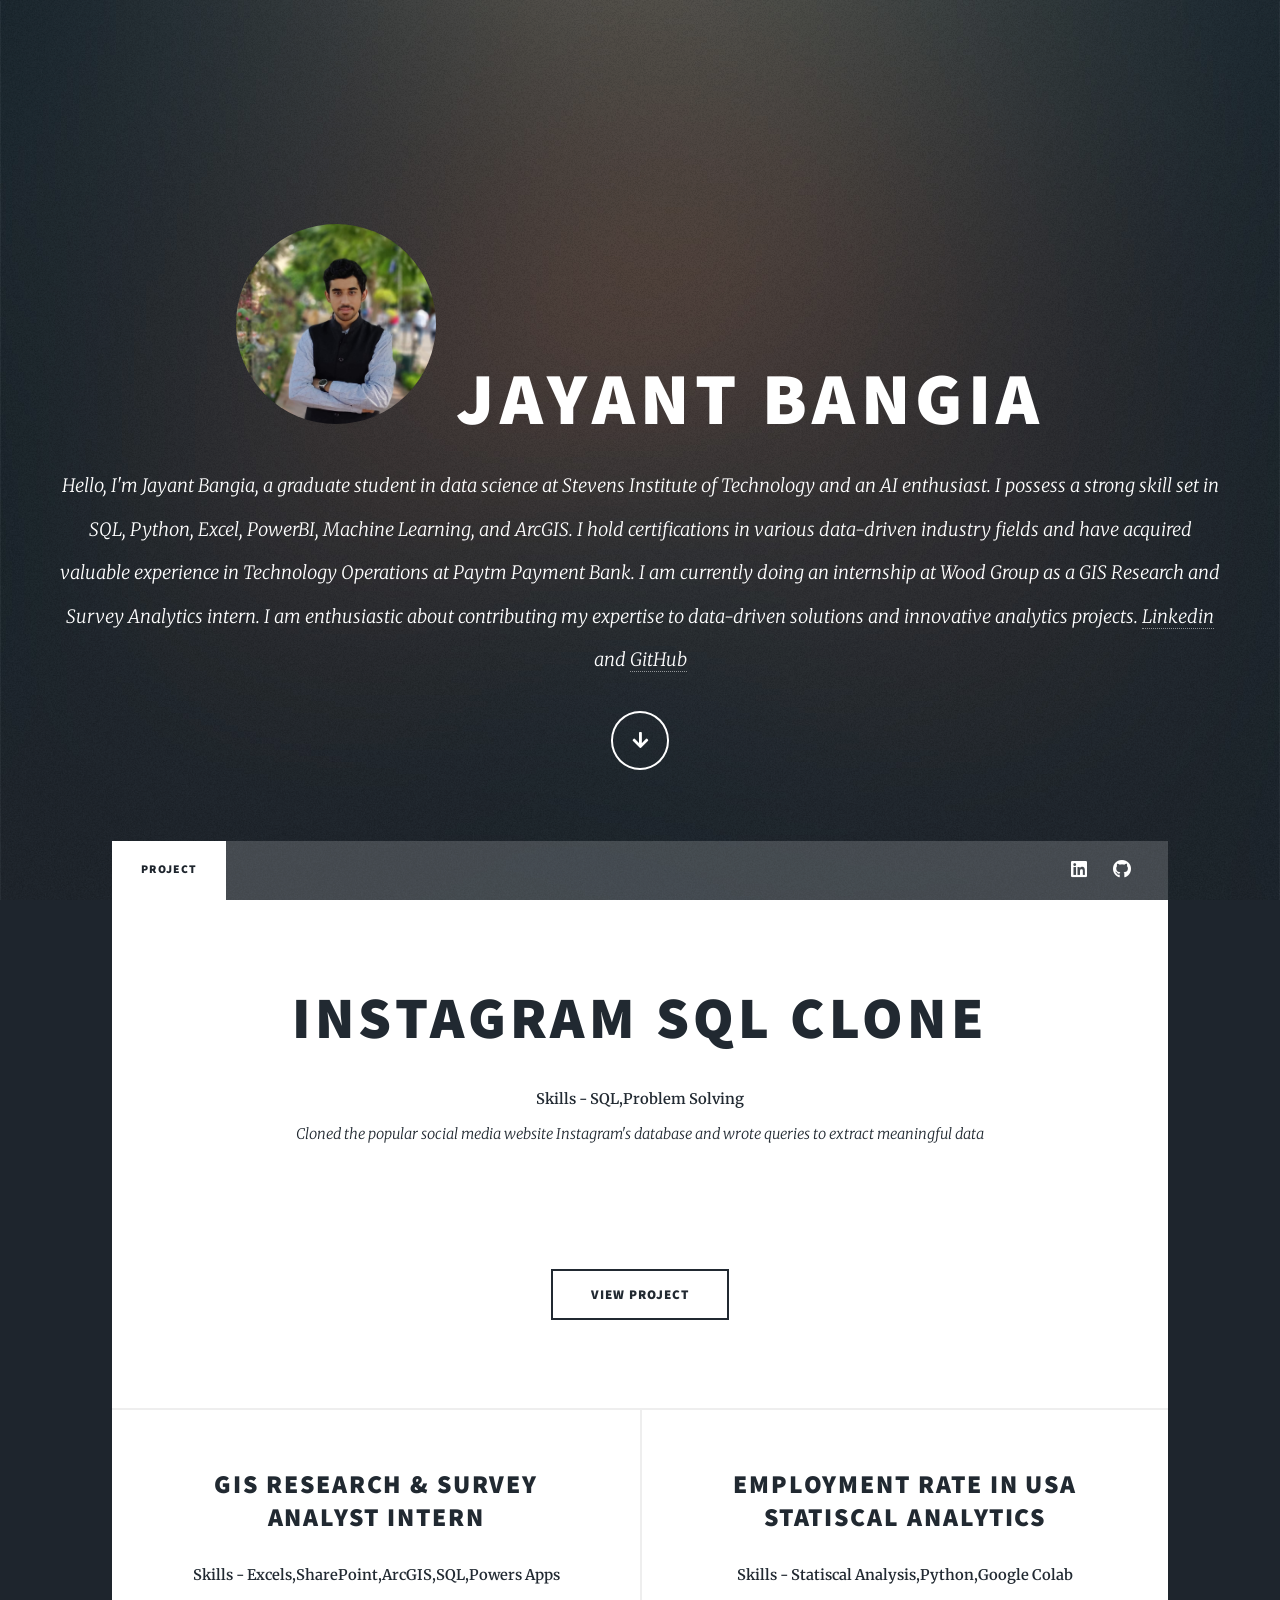
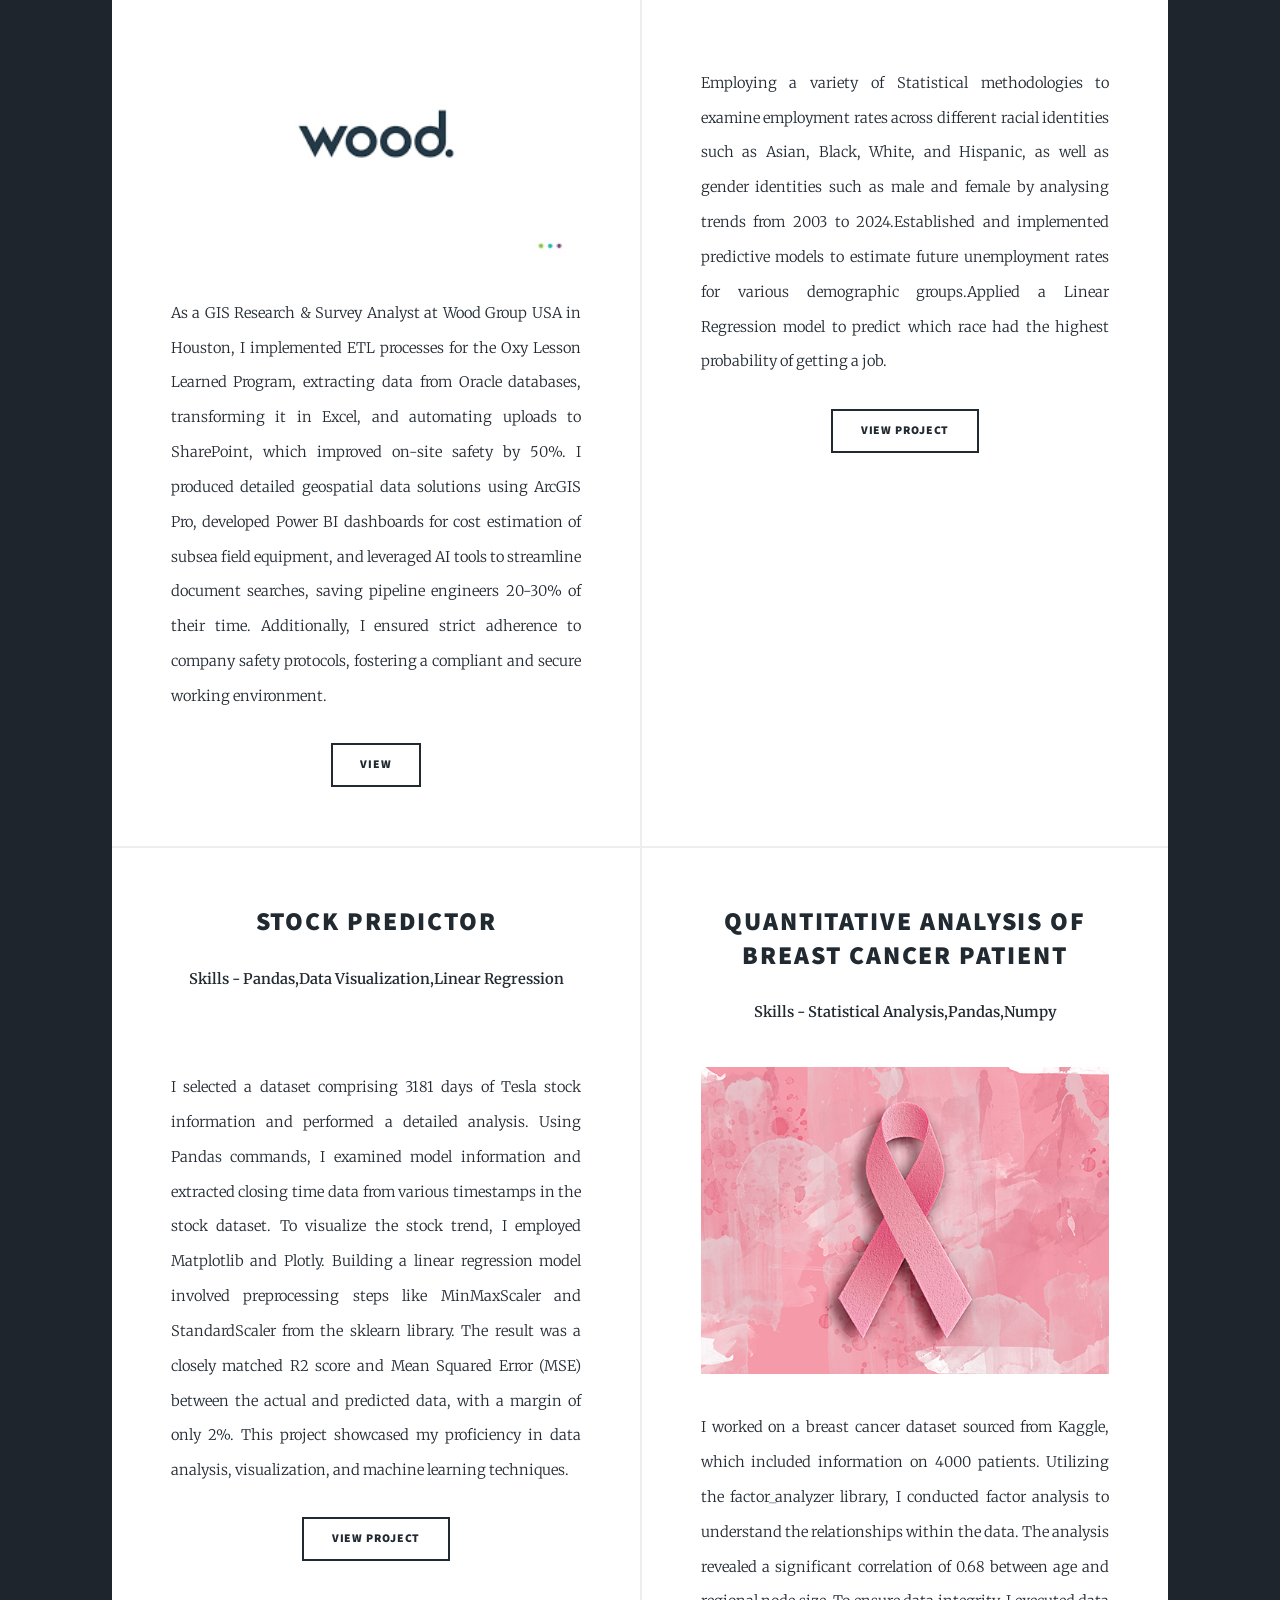
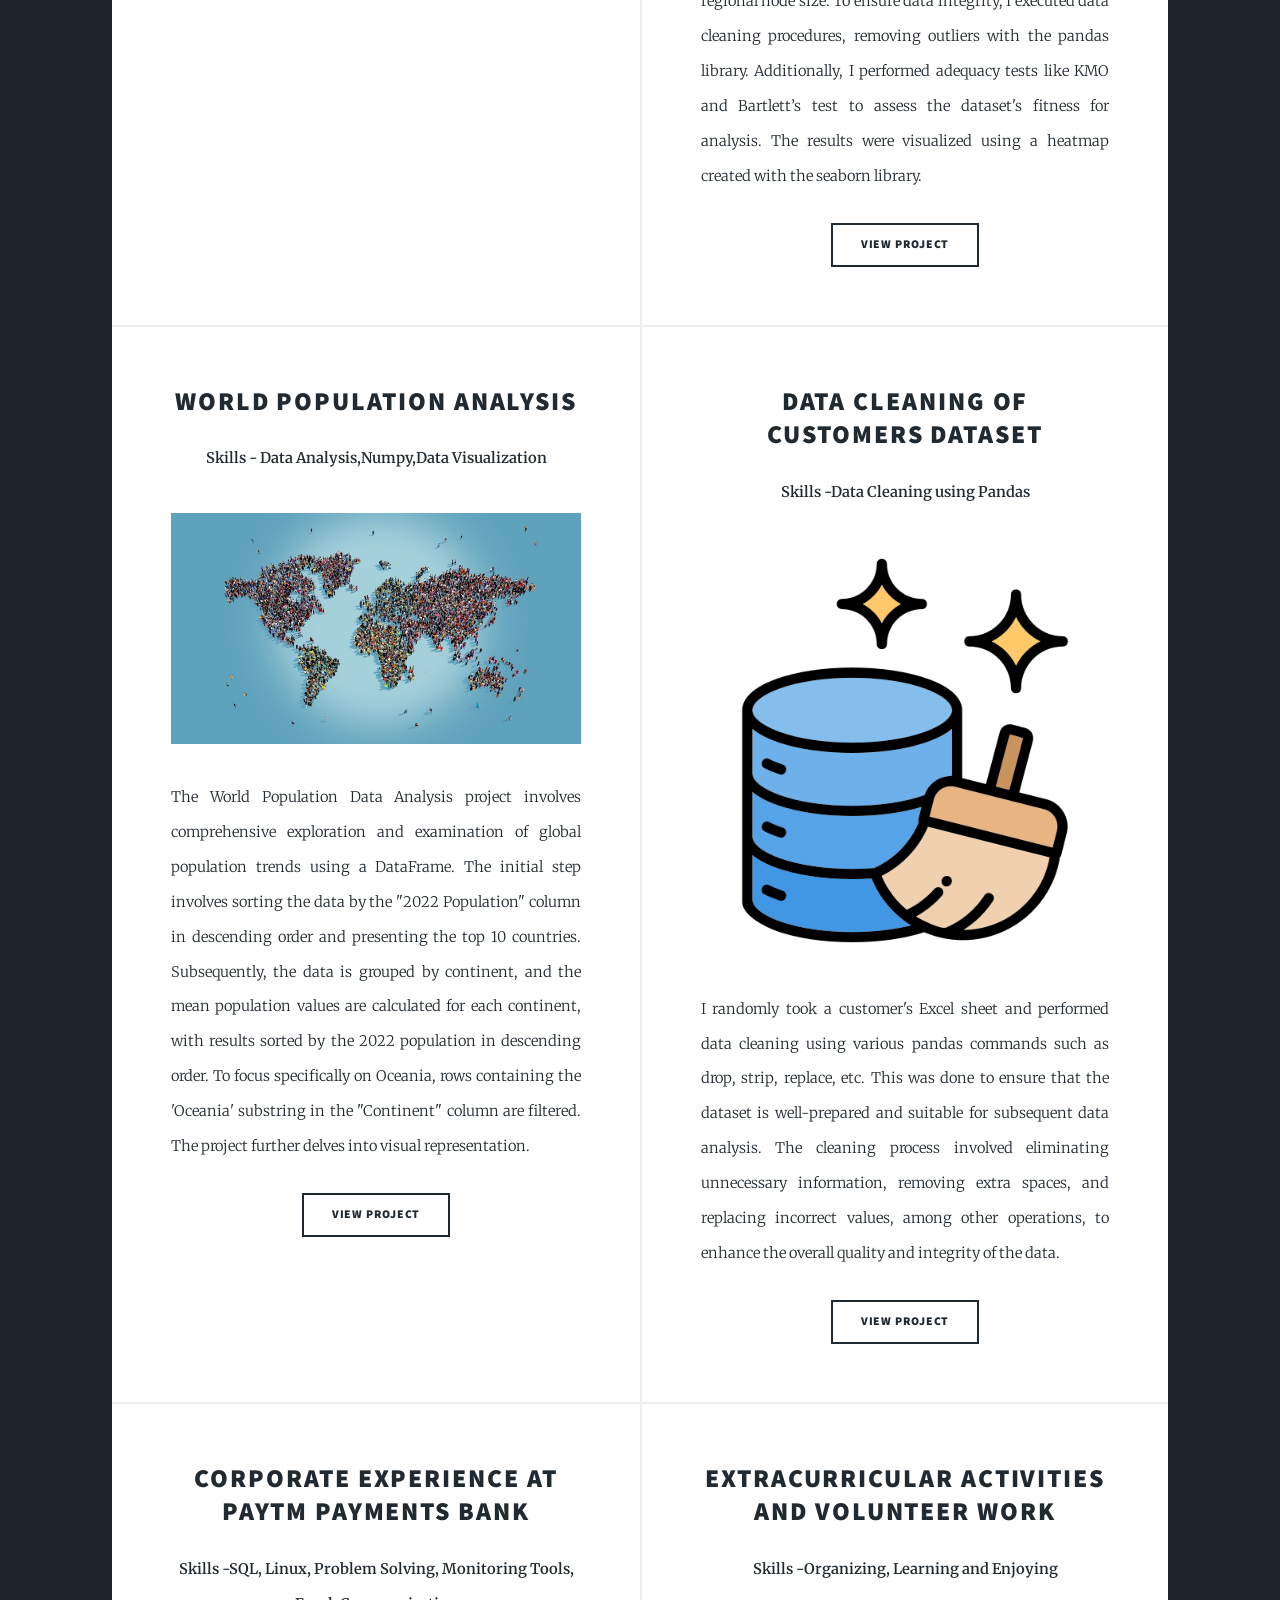
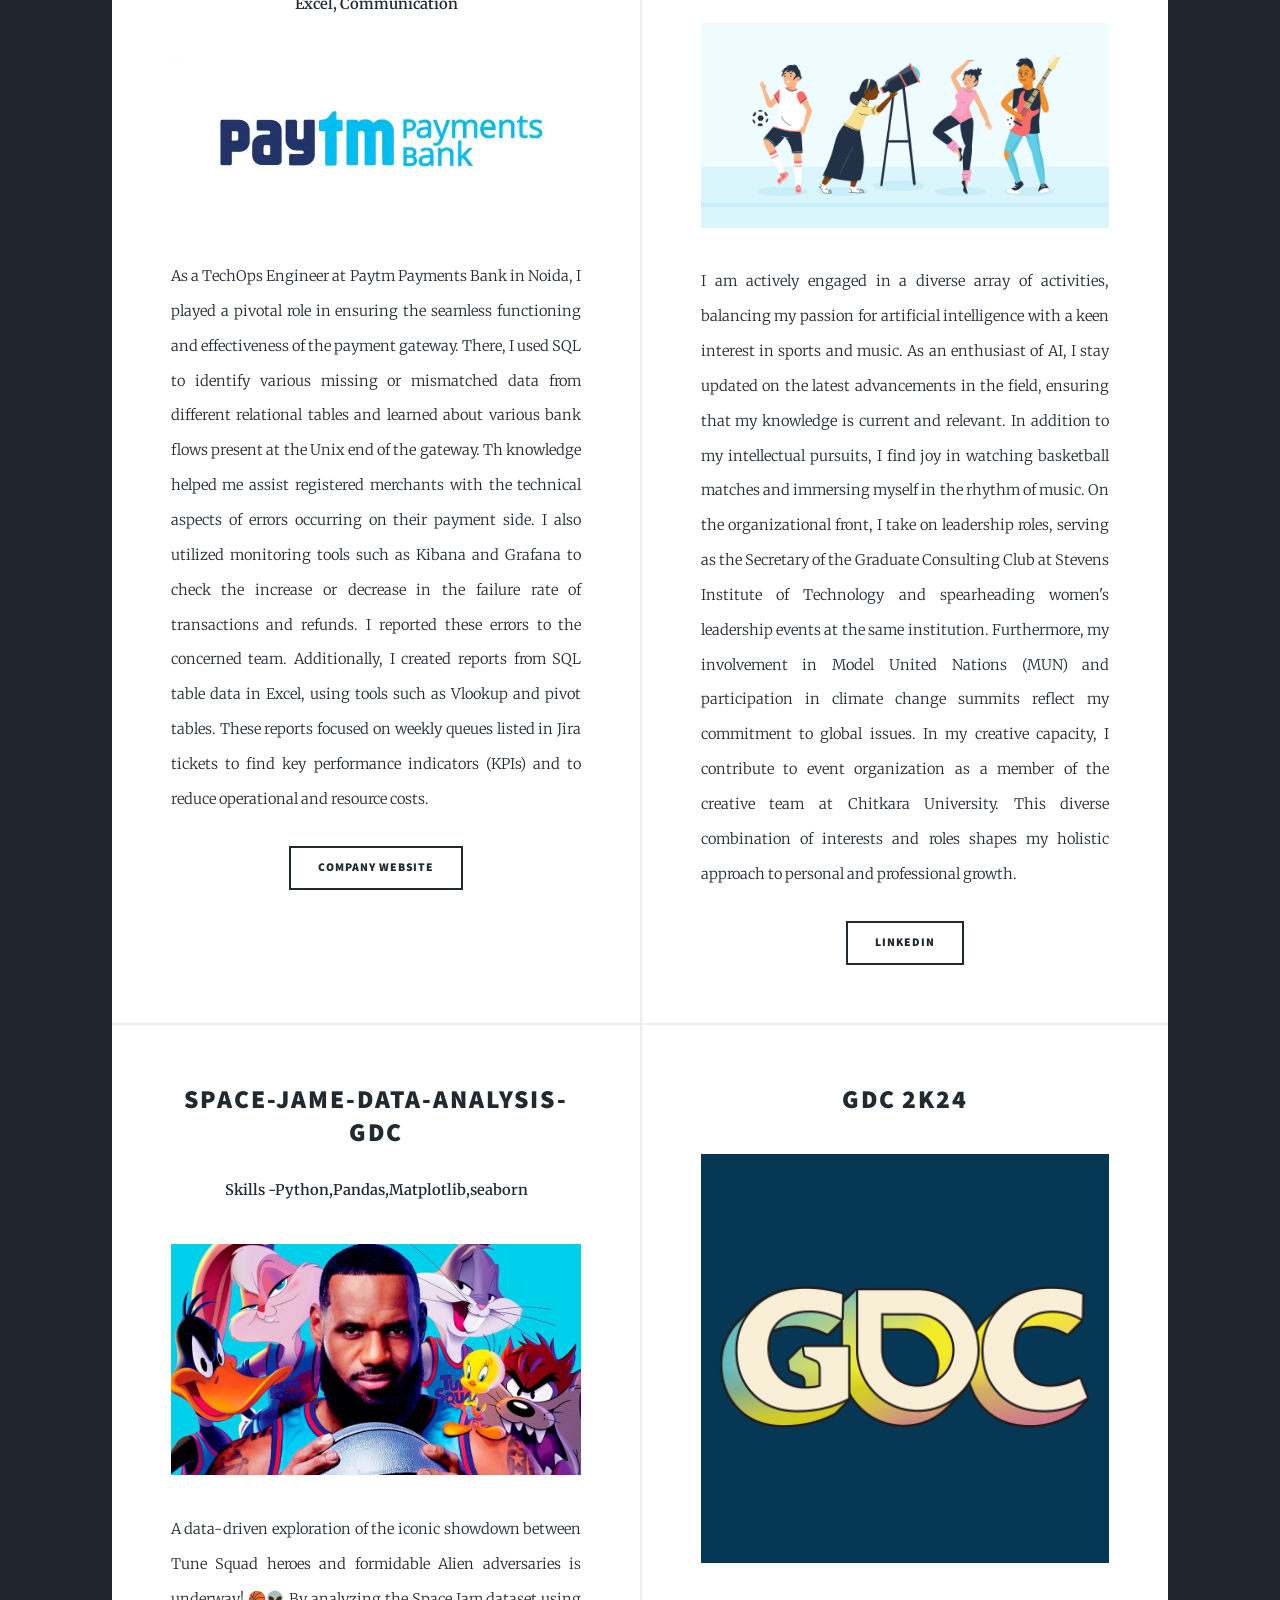
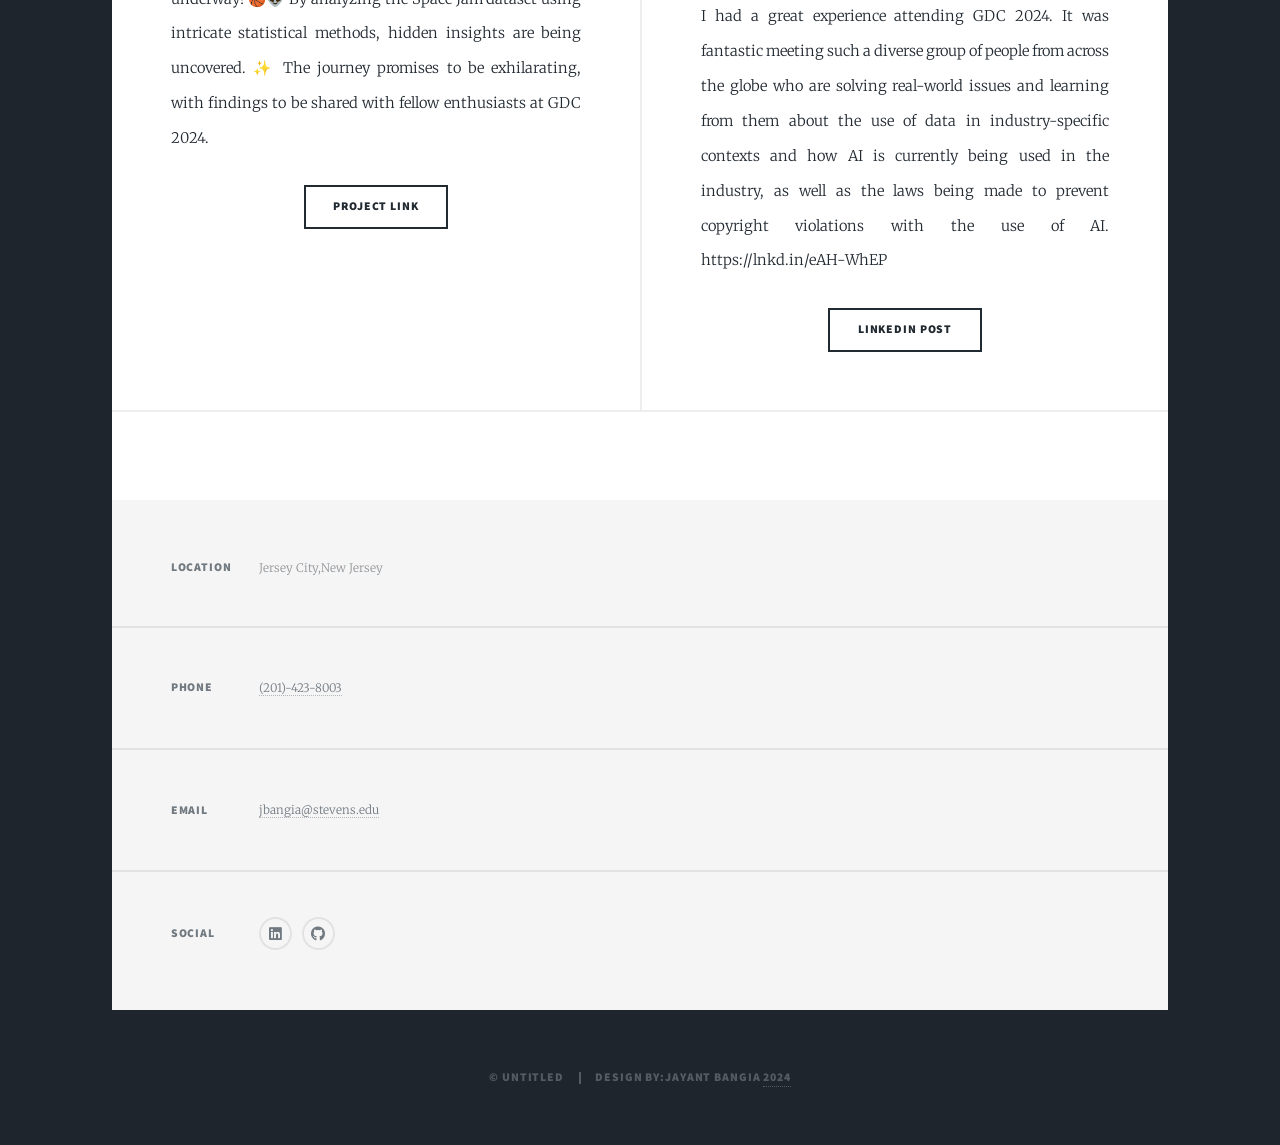
==== commit 7b7868eb: "Update index.html" ====
--- a/index.html
+++ b/index.html
@@ -75,7 +75,7 @@
 									<a href="#" class="image fit"><img src="images/download (5).png" alt="" /></a>
 									<p>As a GIS Research & Survey Analyst at Wood Group USA in Houston, I implemented ETL processes for the Oxy Lesson Learned Program, extracting data from Oracle databases, transforming it in Excel, and automating uploads to SharePoint, which improved on-site safety by 50%. I produced detailed geospatial data solutions using ArcGIS Pro, developed Power BI dashboards for cost estimation of subsea field equipment, and leveraged AI tools to streamline document searches, saving pipeline engineers 20-30% of their time. Additionally, I ensured strict adherence to company safety protocols, fostering a compliant and secure working environment.</p>
 									<ul class="actions special">
-										<li><a href="" class="button">View</a></li>
+										<li><a href="https://www.linkedin.com/in/jayantb34/" class="button">View</a></li>
 									</ul>
 								</article>
 									<article>
@@ -84,10 +84,10 @@
 										</a></h2>
 										<strong class='align-left'>Skills - Statiscal Analysis,Python,Google Colab</strong>
 									</header>
-									<a href="#" class="image fit"><img src="images/download (7).png" alt="" /></a>
+									<a href="#" class="image fit"><img src="https://github.com/jayantb11/JayantBangia.github.io/blob/main/images/download%20(7).png" alt="" /></a>
 									<p>Employing a variety of Statistical methodologies to examine employment rates across different racial identities such as Asian, Black, White, and Hispanic, as well as gender identities such as male and female by analysing trends from 2003 to 2024.Established and implemented predictive models to estimate future unemployment rates for various demographic groups.Applied a Linear Regression model to predict which race had the highest probability of getting a job.</p>
 									<ul class="actions special">
-										<li><a href="" class="button">View Project</a></li>
+										<li><a href="https://github.com/jayantb11/Employment-Rate" class="button">View Project</a></li>
 									</ul>
 								</article>
 								<article>
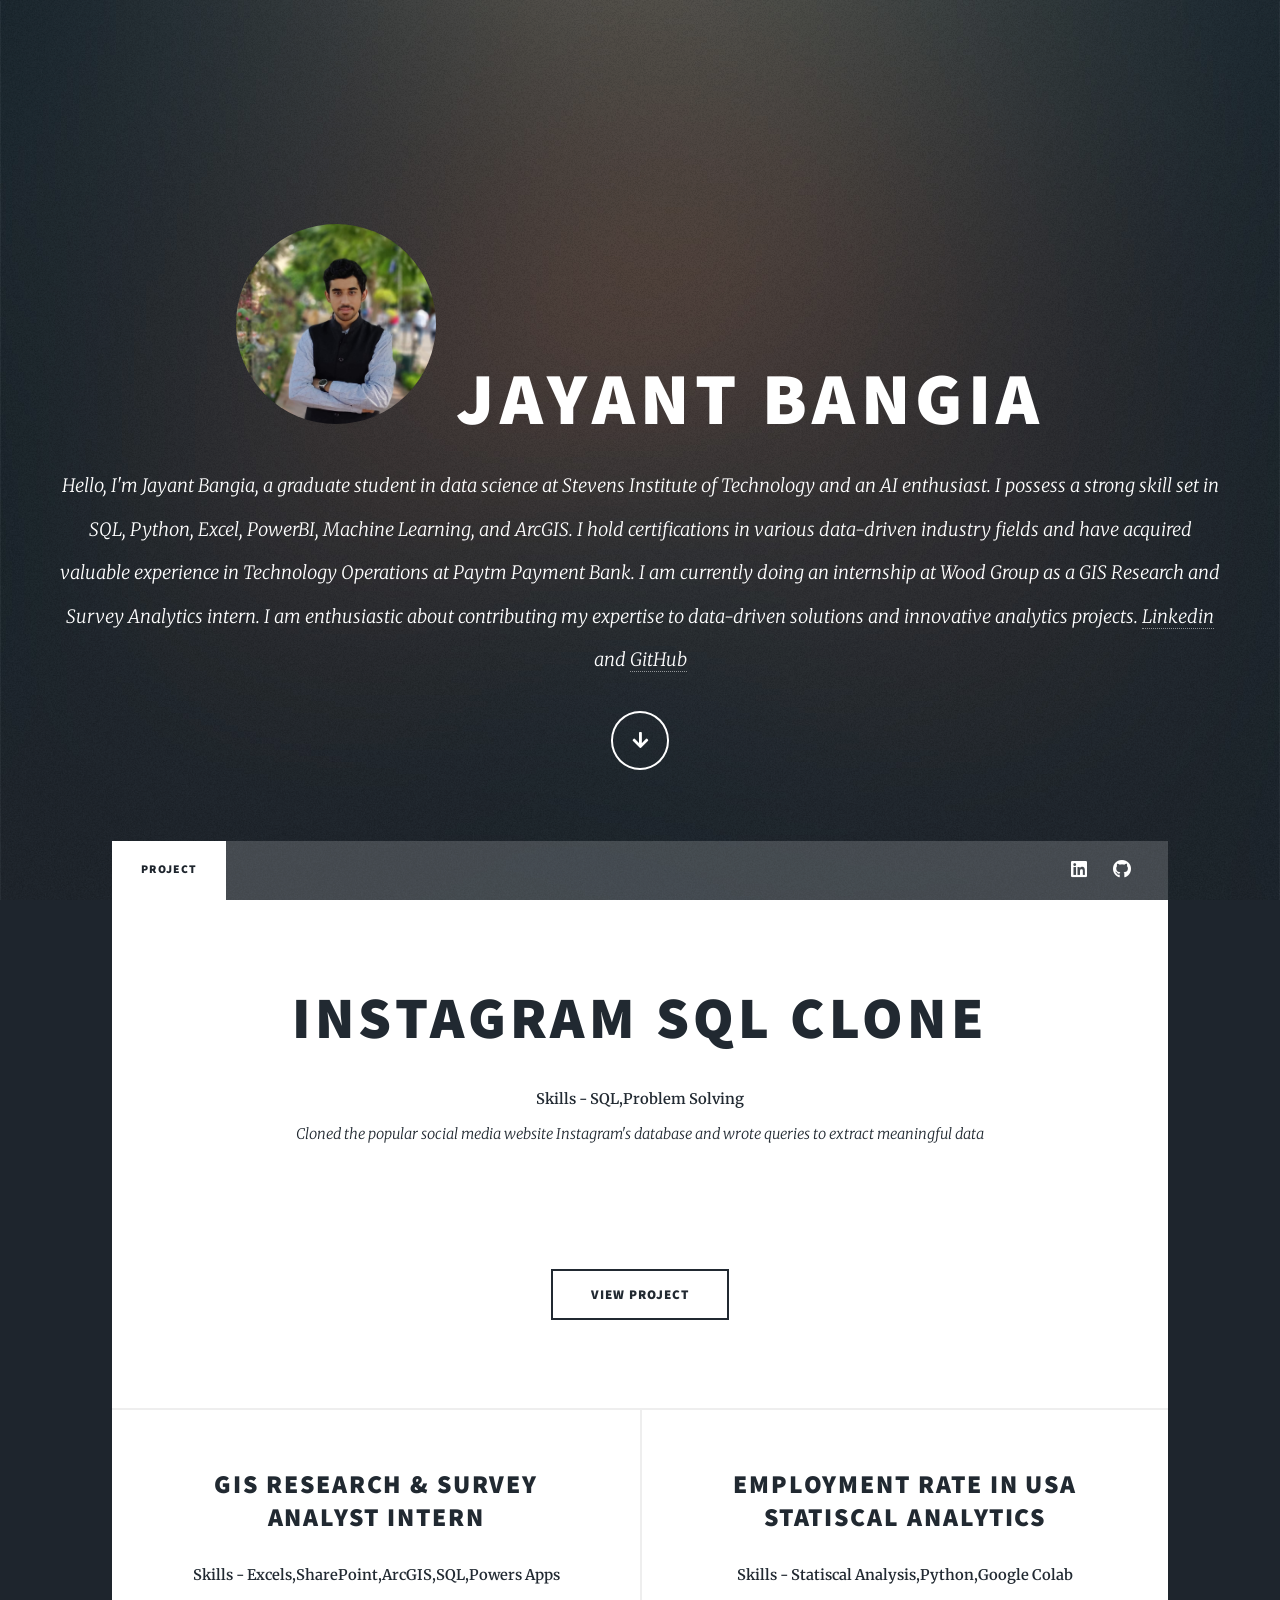
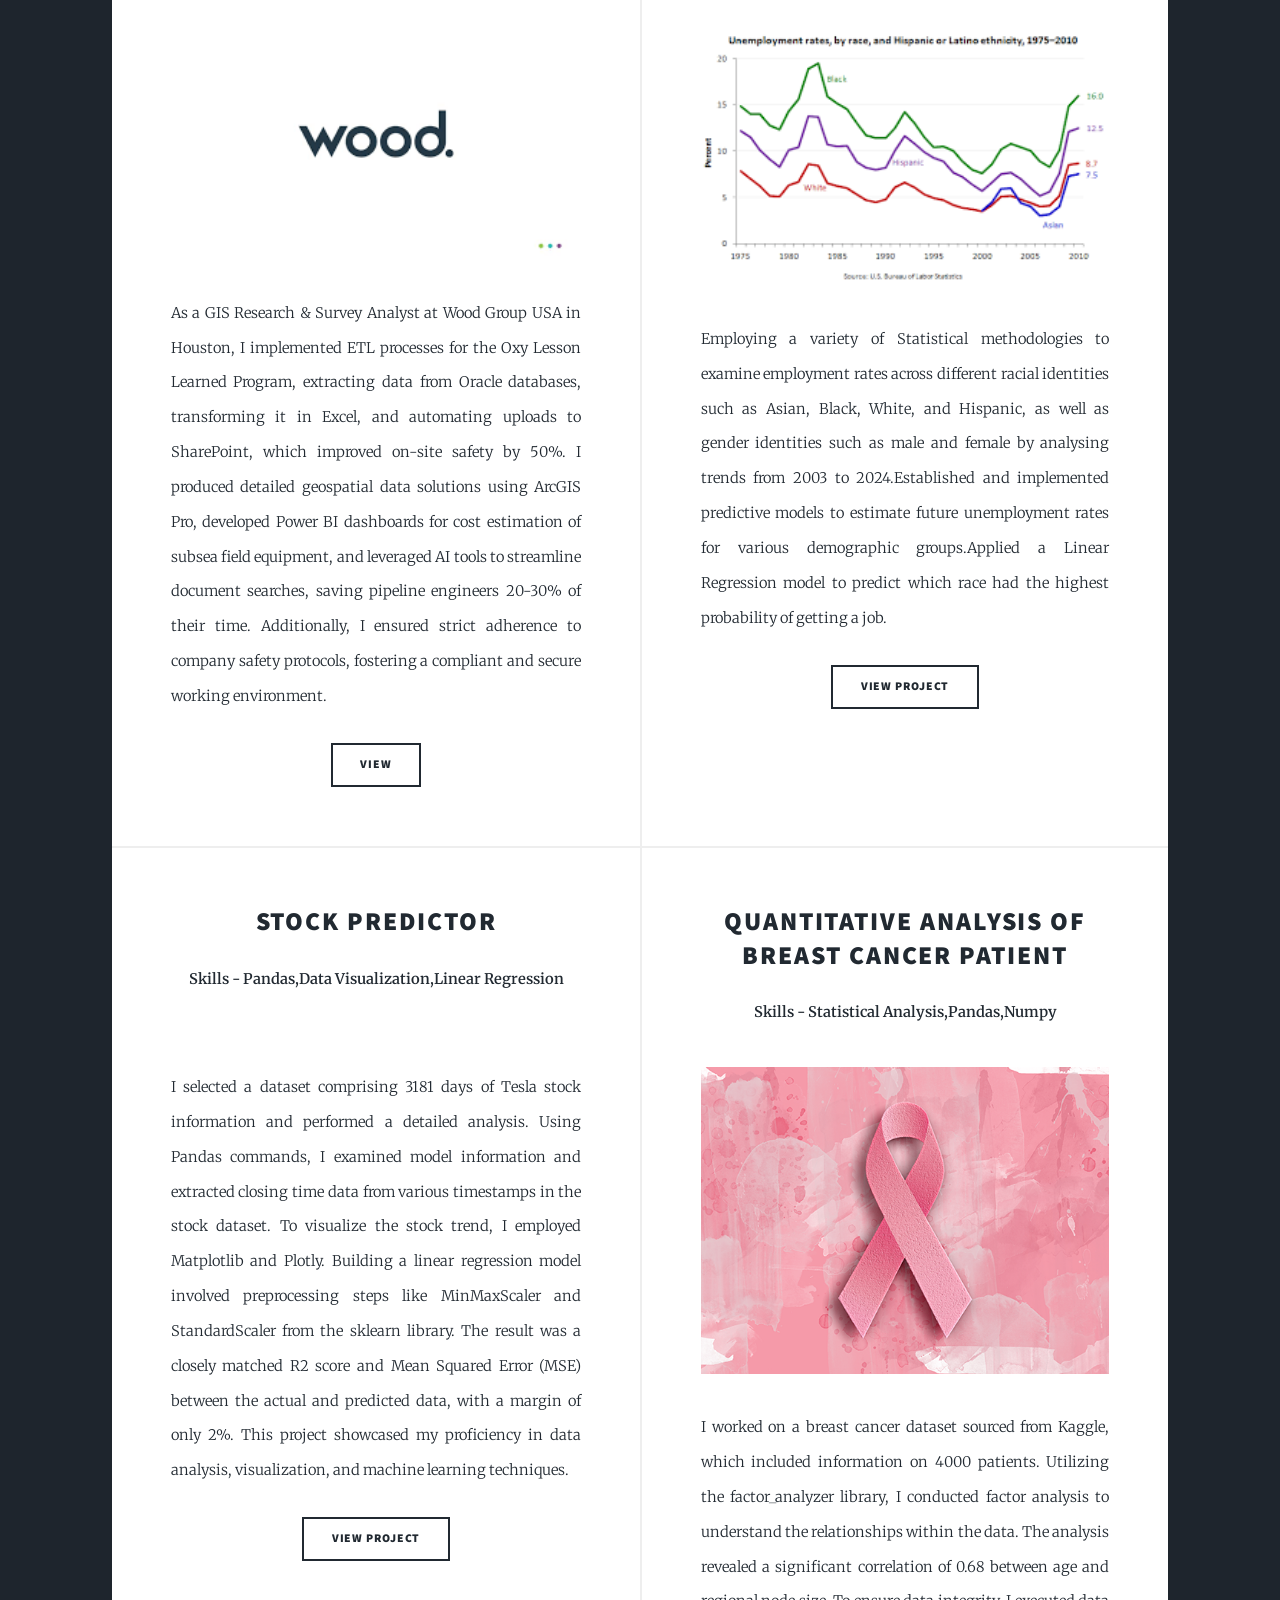
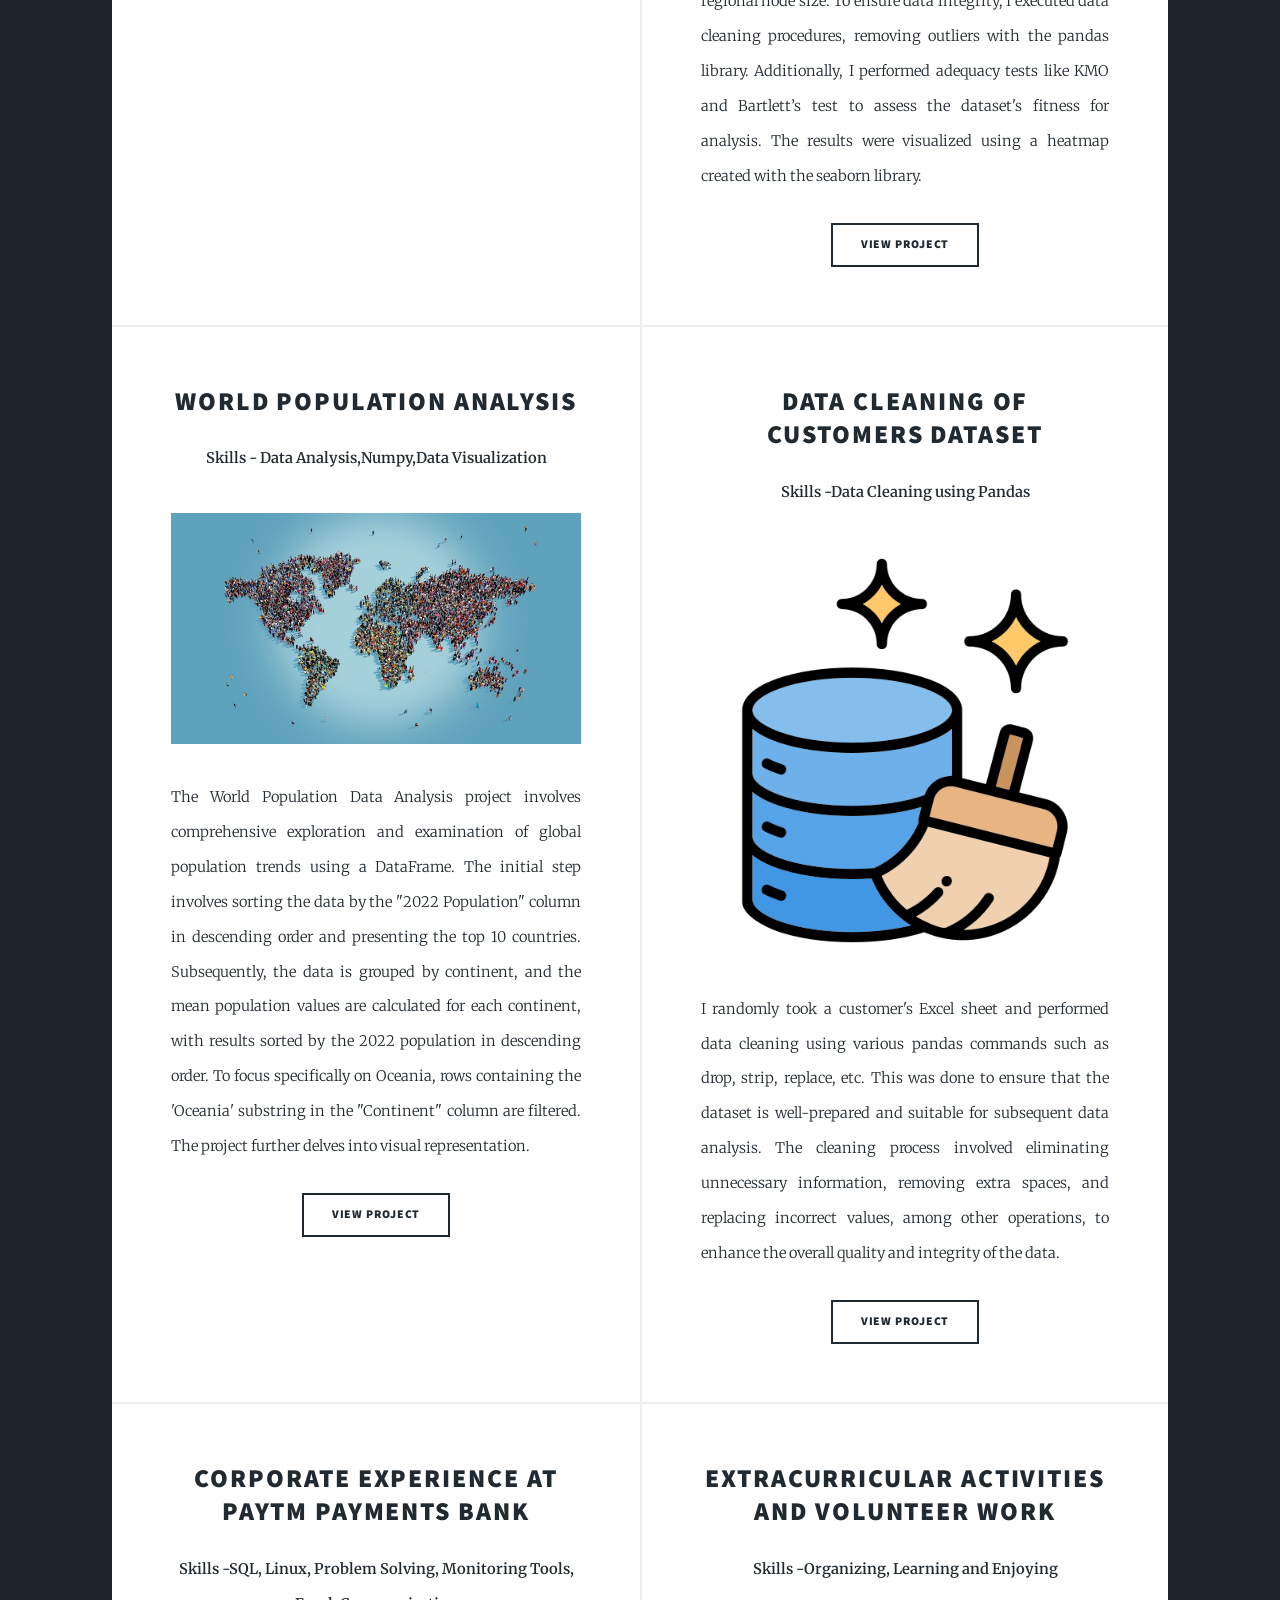
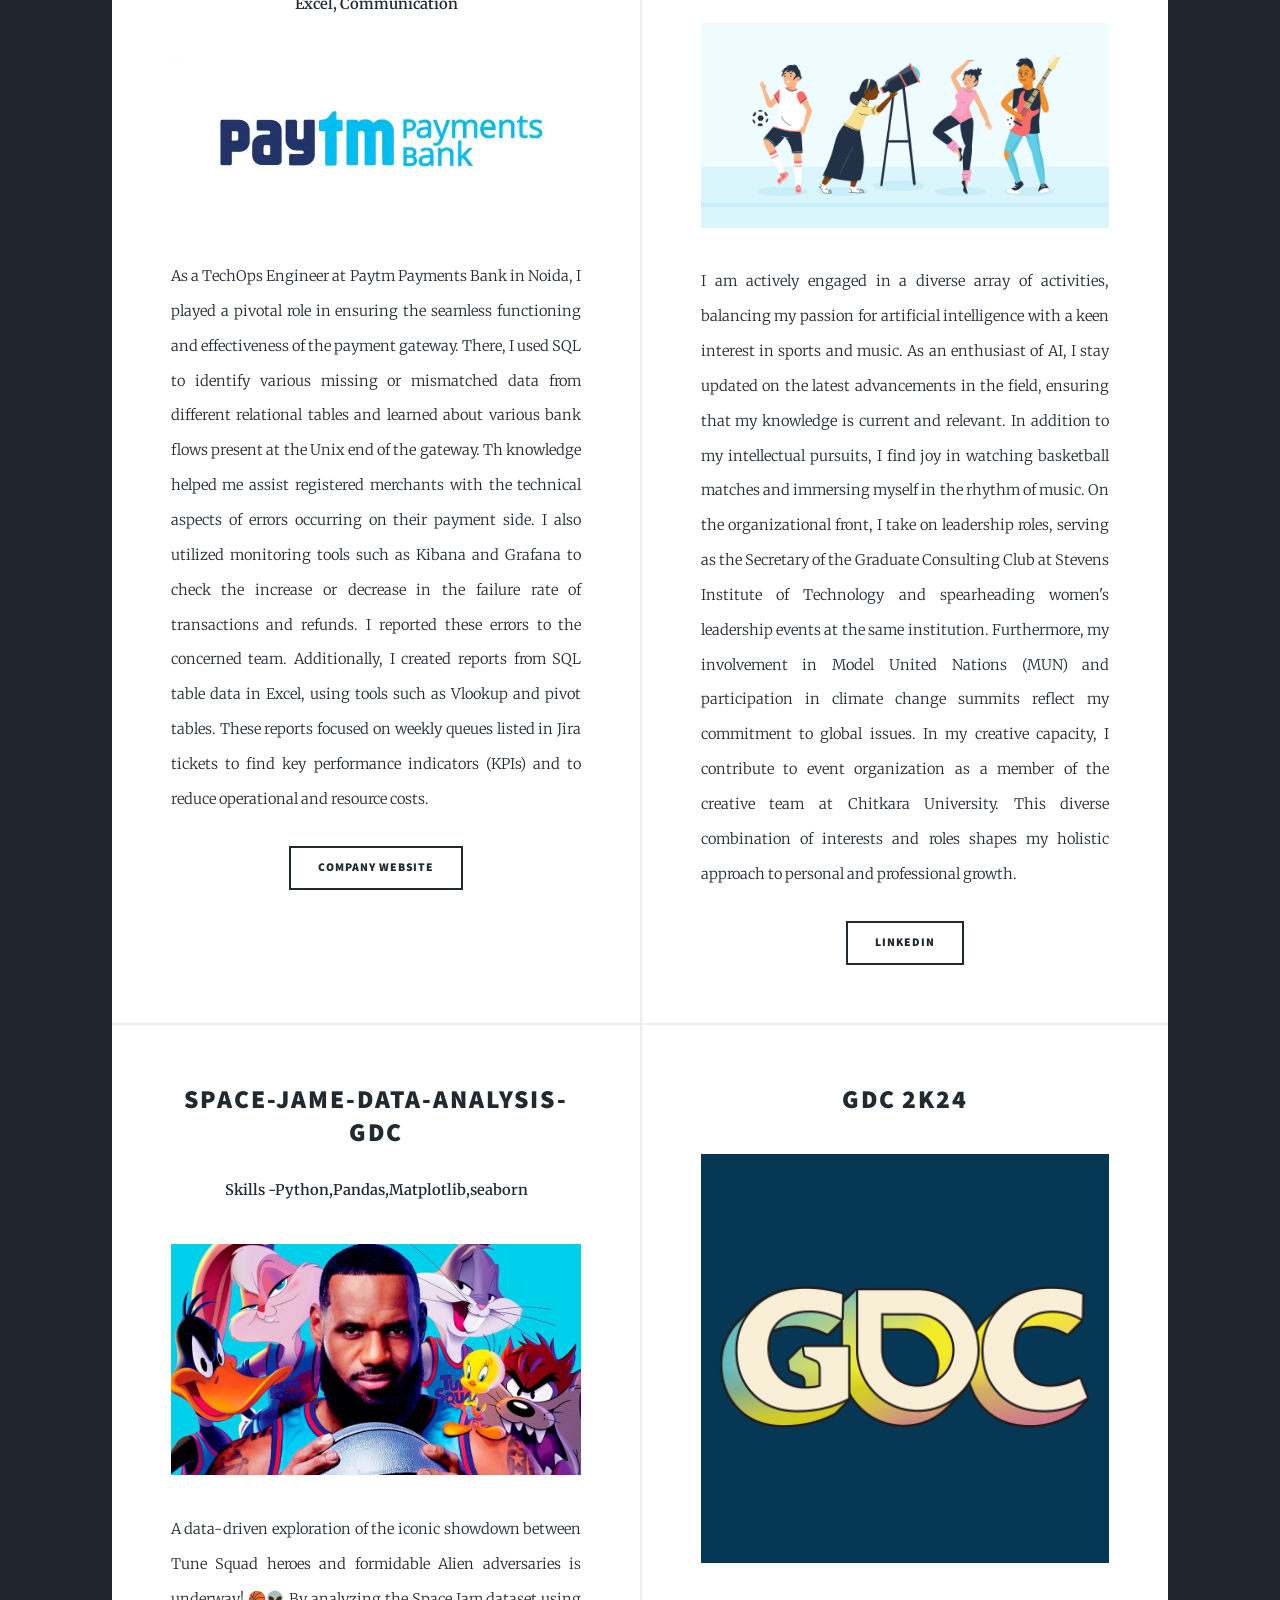
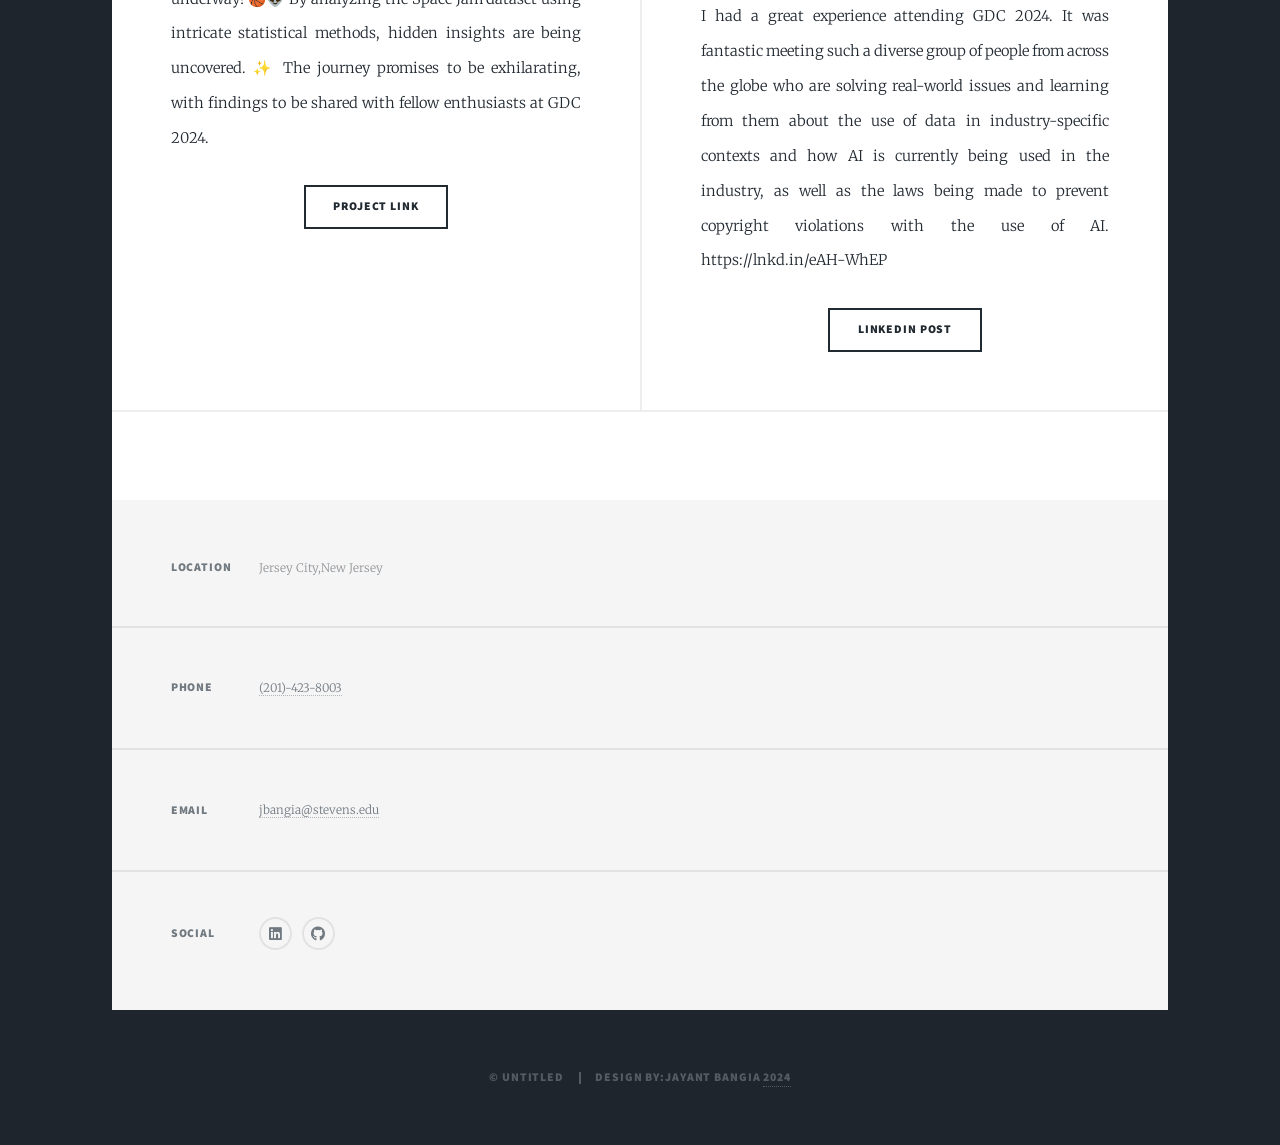
==== commit fd8003c0: "Update index.html" ====
--- a/index.html
+++ b/index.html
@@ -84,7 +84,7 @@
 										</a></h2>
 										<strong class='align-left'>Skills - Statiscal Analysis,Python,Google Colab</strong>
 									</header>
-									<a href="#" class="image fit"><img src="https://github.com/jayantb11/JayantBangia.github.io/blob/main/images/download%20(7).png" alt="" /></a>
+									<a href="#" class="image fit"><img src="images/download (7).png" alt="" /></a>
 									<p>Employing a variety of Statistical methodologies to examine employment rates across different racial identities such as Asian, Black, White, and Hispanic, as well as gender identities such as male and female by analysing trends from 2003 to 2024.Established and implemented predictive models to estimate future unemployment rates for various demographic groups.Applied a Linear Regression model to predict which race had the highest probability of getting a job.</p>
 									<ul class="actions special">
 										<li><a href="https://github.com/jayantb11/Employment-Rate" class="button">View Project</a></li>
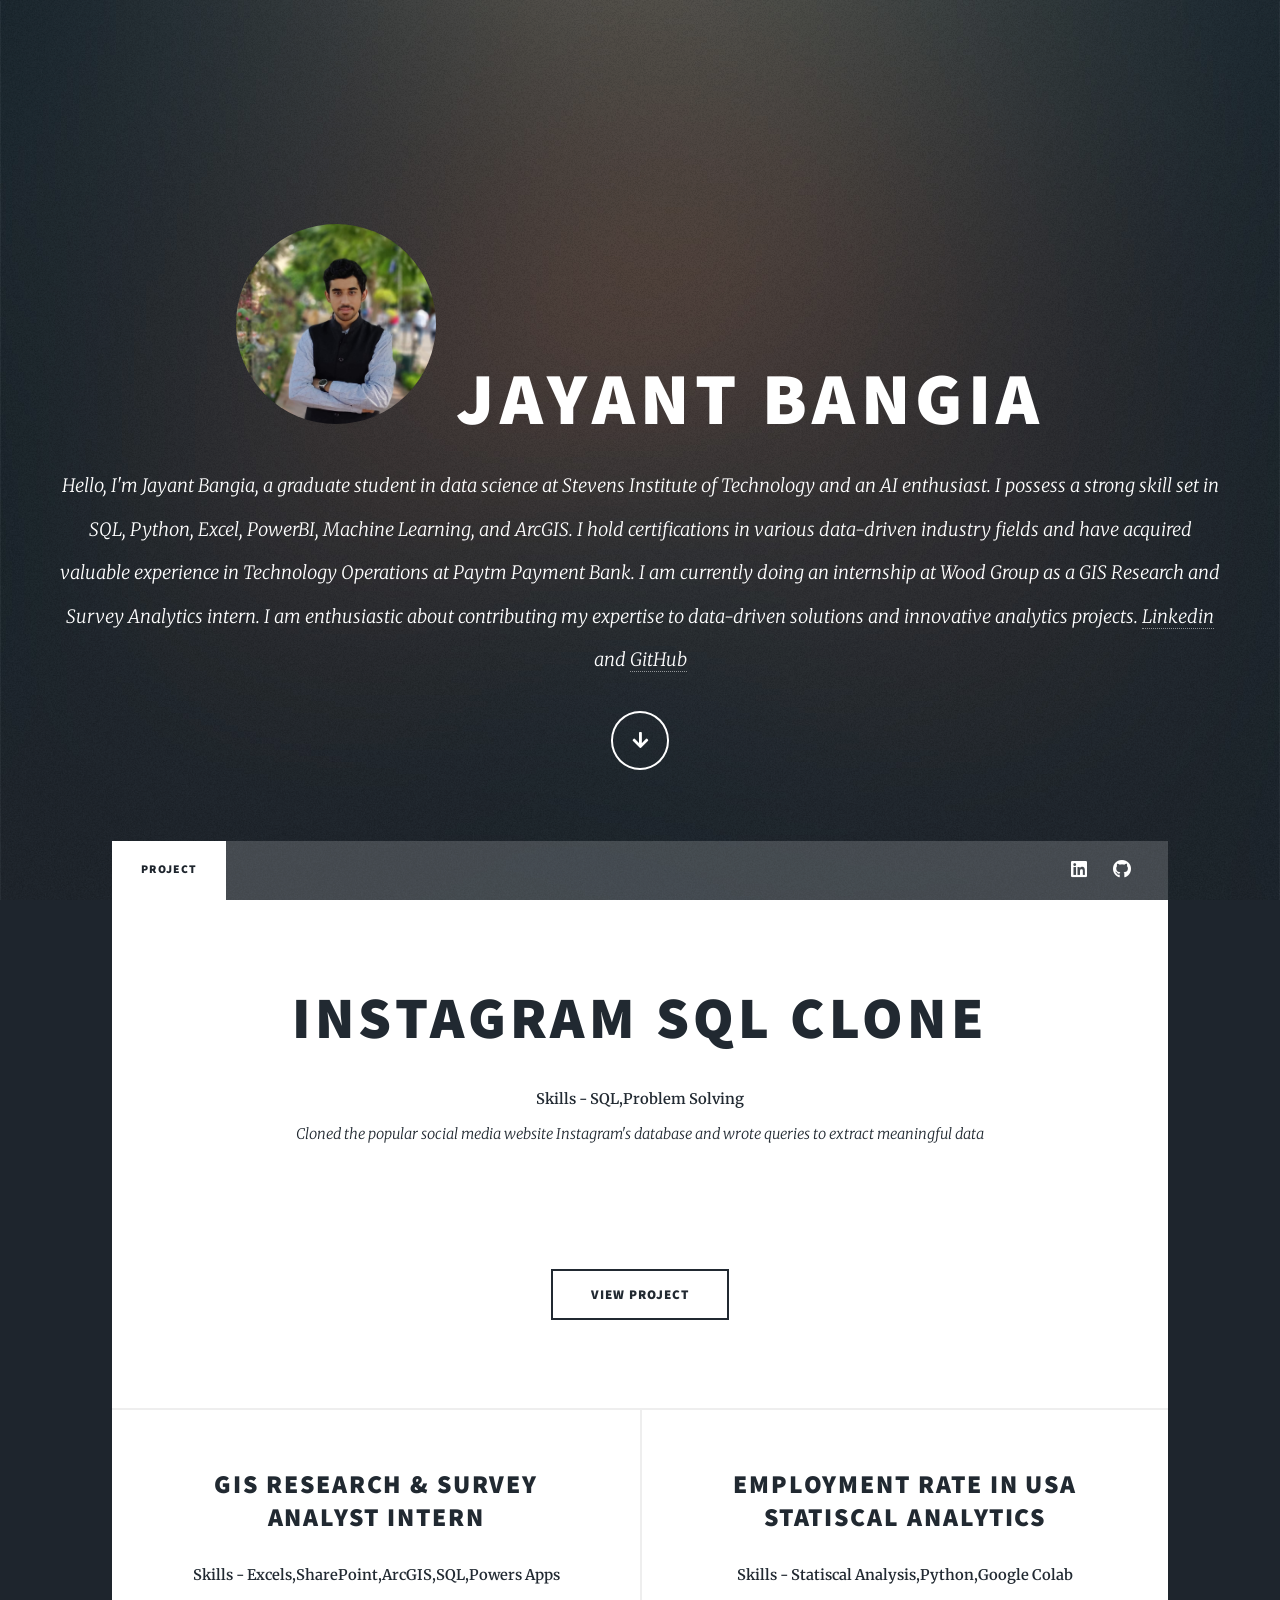
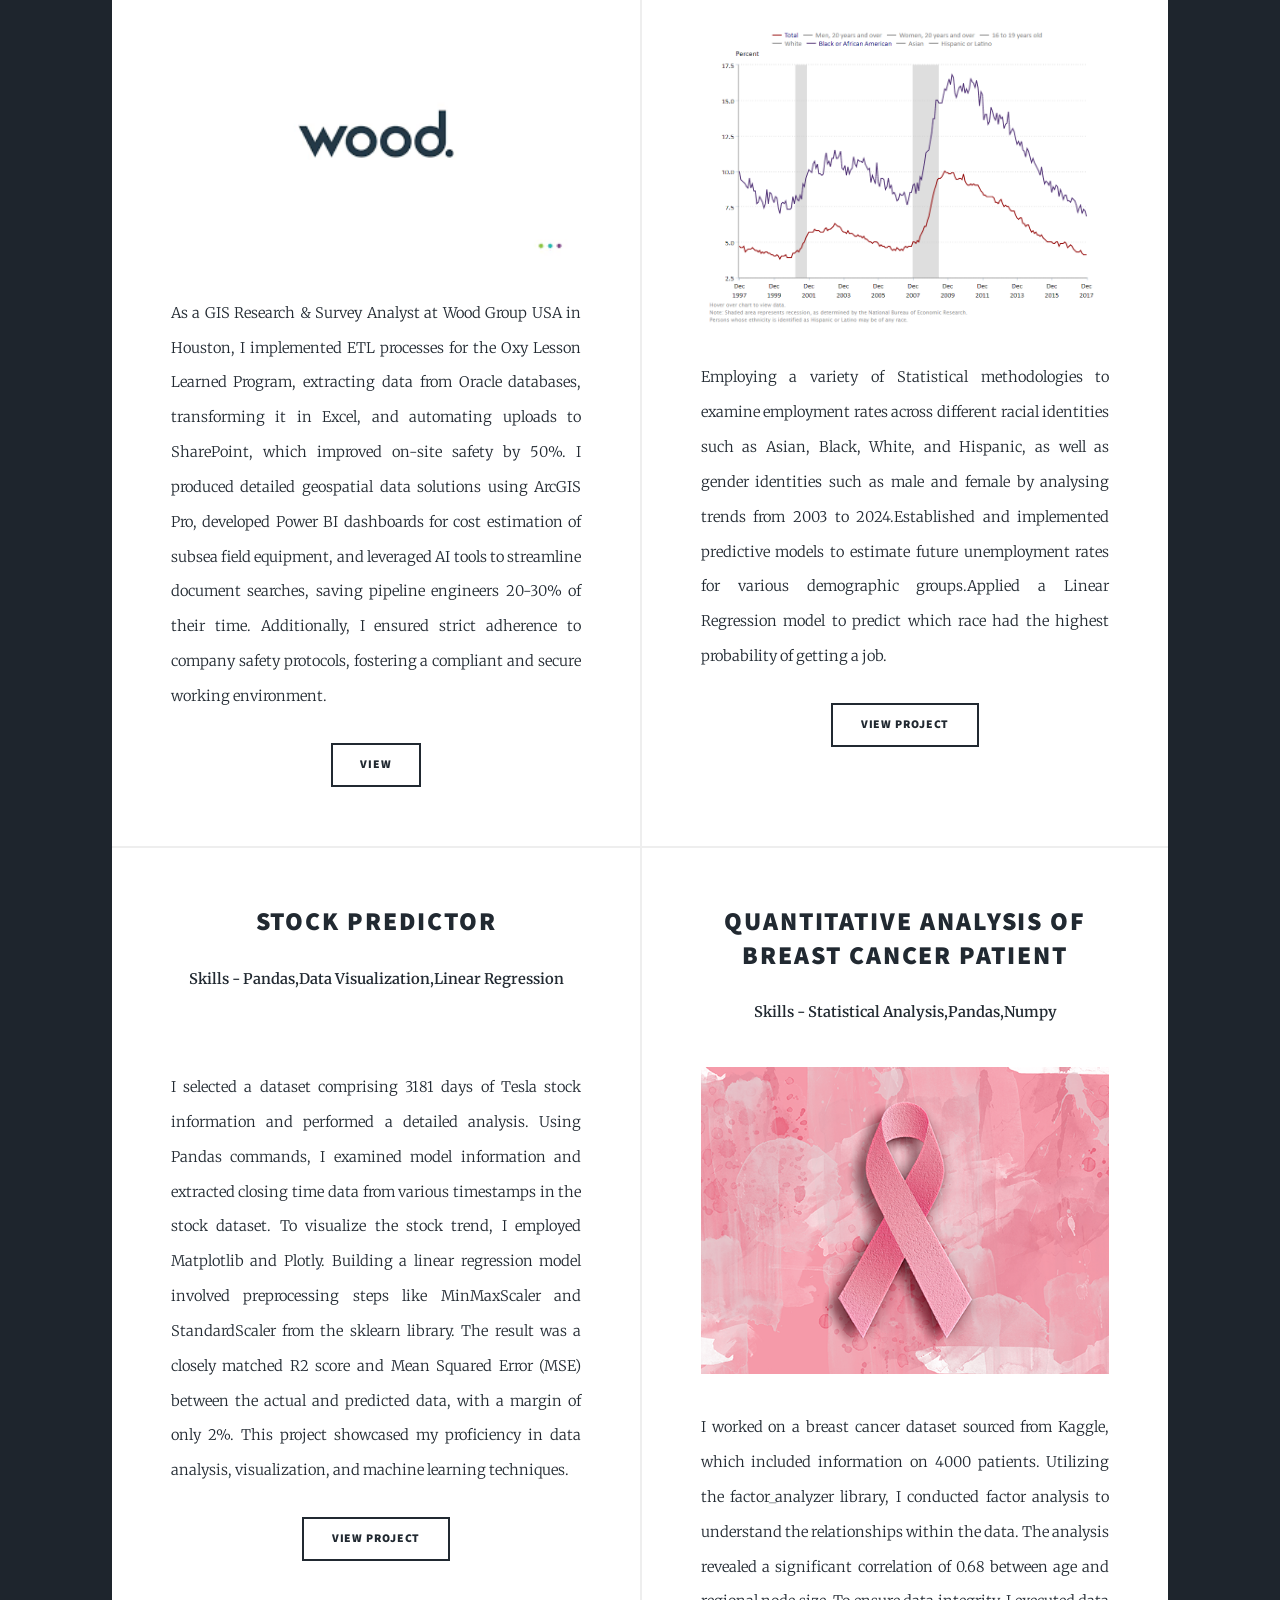
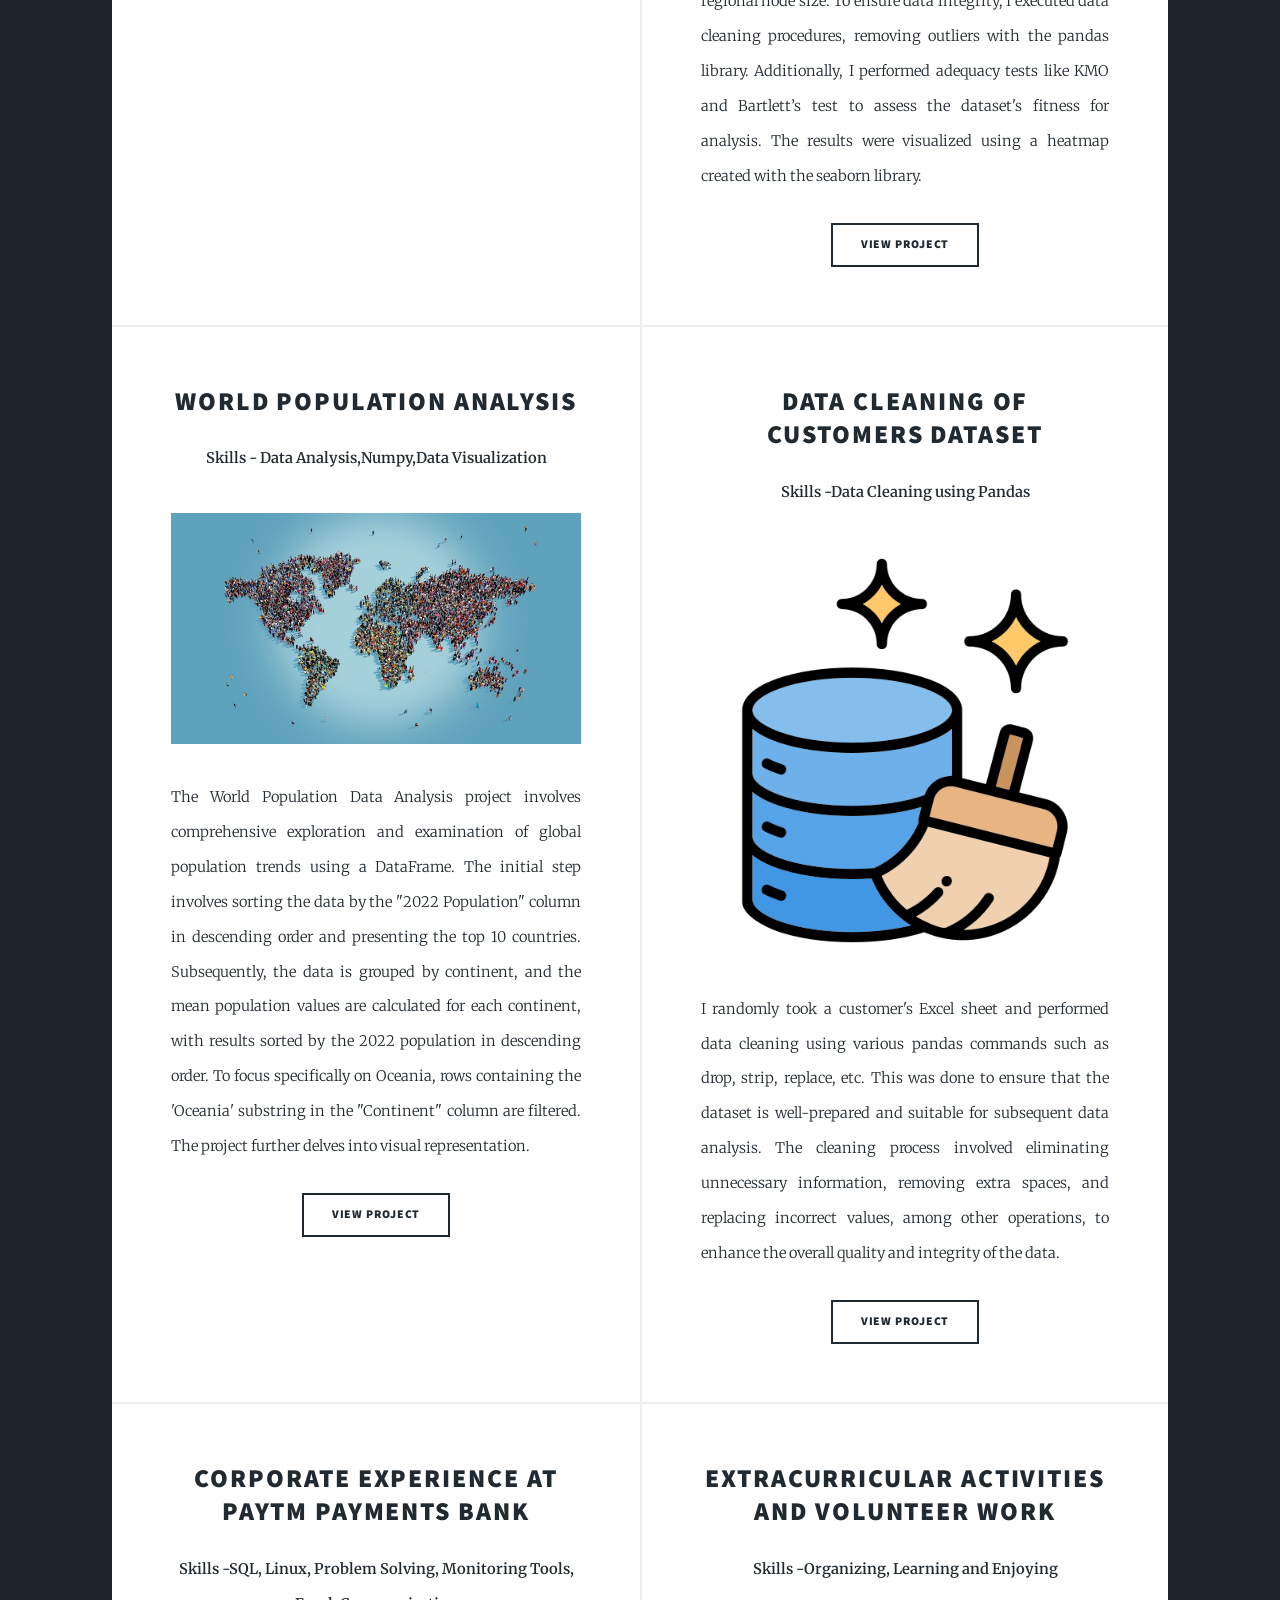
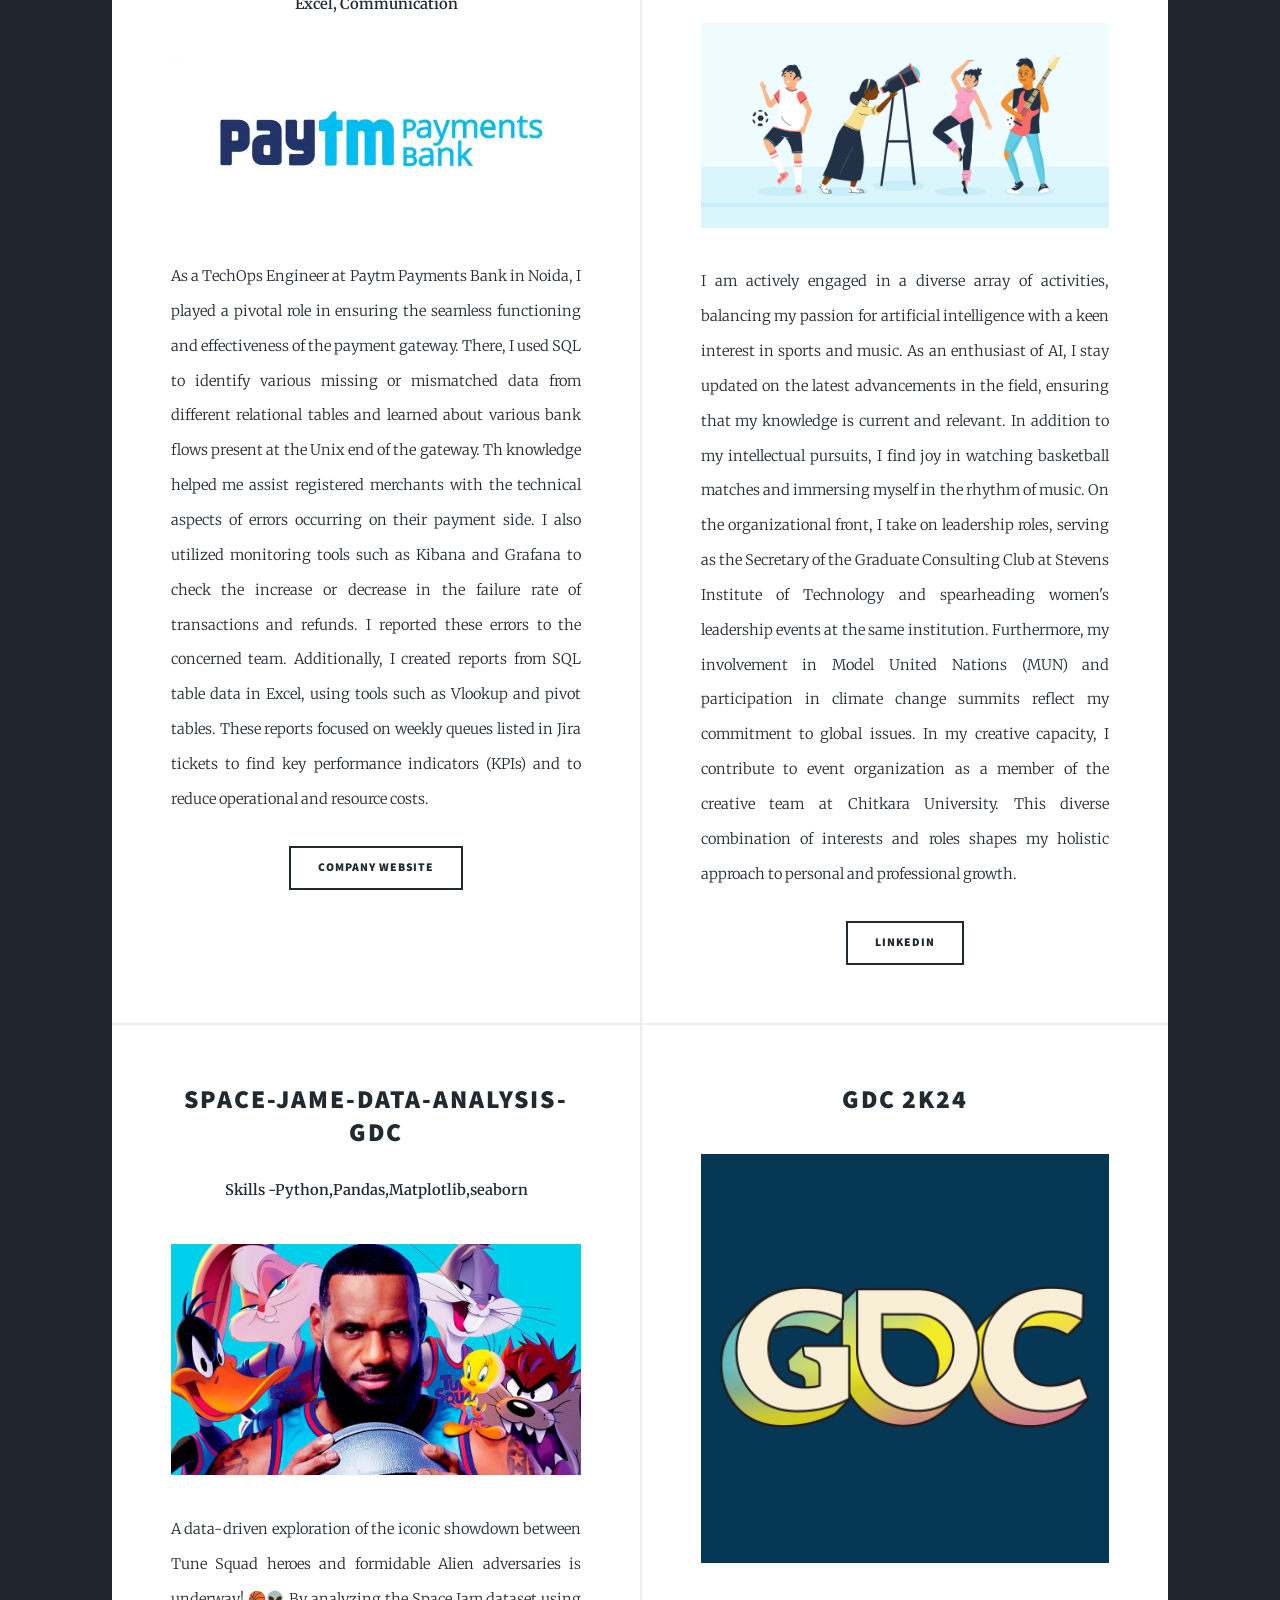
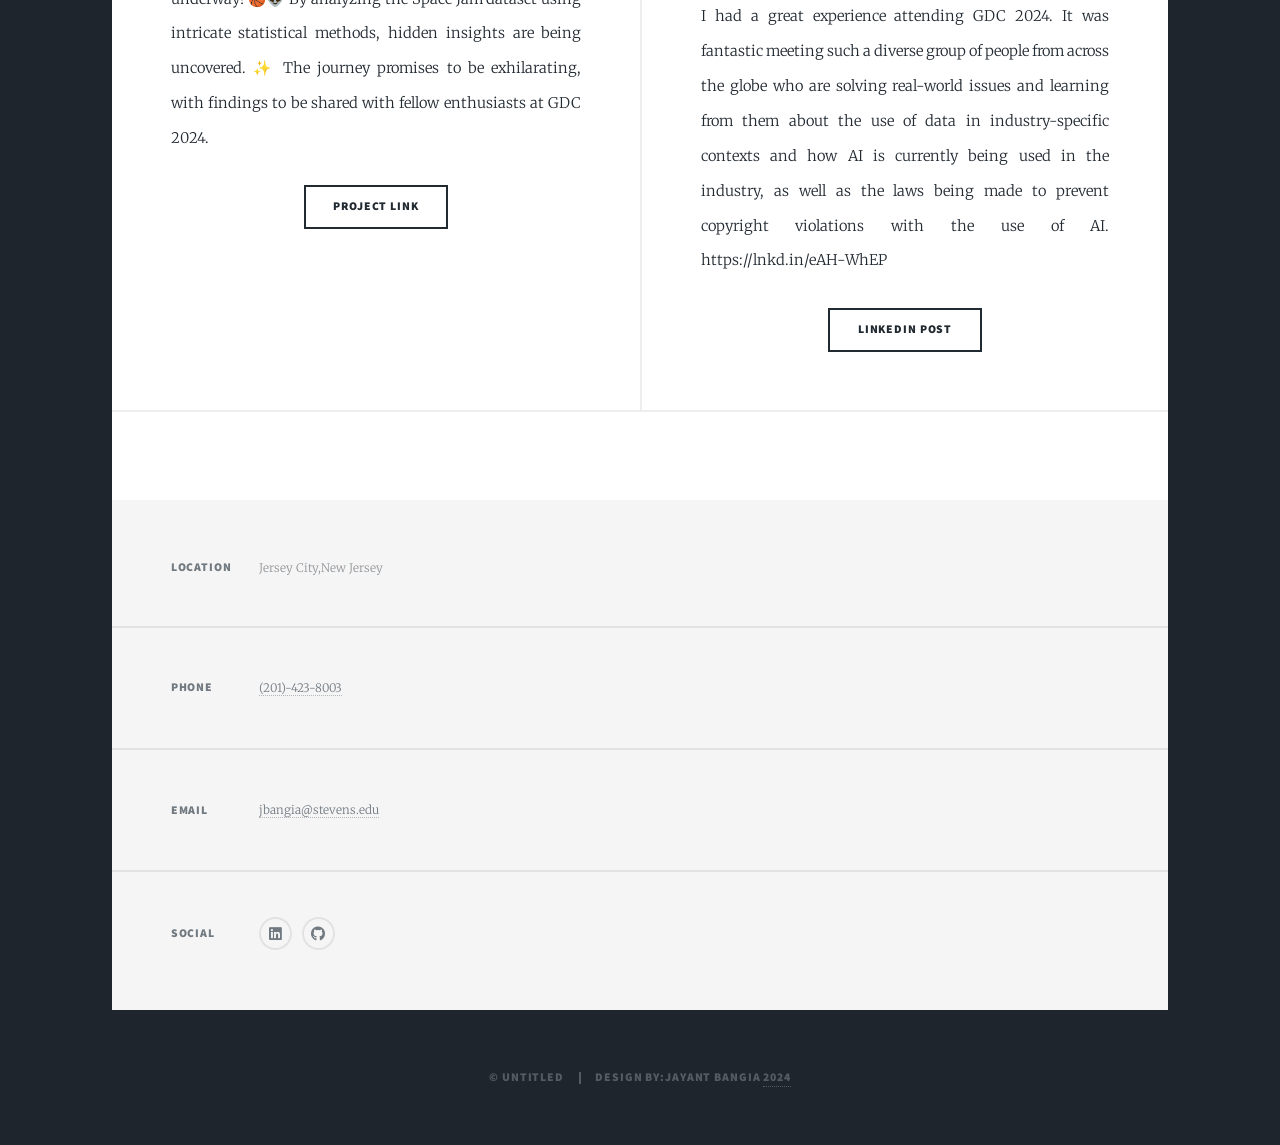
==== commit c45c3e99: "Update index.html" ====
--- a/index.html
+++ b/index.html
@@ -84,7 +84,7 @@
 										</a></h2>
 										<strong class='align-left'>Skills - Statiscal Analysis,Python,Google Colab</strong>
 									</header>
-									<a href="#" class="image fit"><img src="images/download (7).png" alt="" /></a>
+									<a href="#" class="image fit"><img src="images/capture_custom-8e81cd698754b5ccdadc8865532ea87ce9d17d6b.png" alt="" /></a>
 									<p>Employing a variety of Statistical methodologies to examine employment rates across different racial identities such as Asian, Black, White, and Hispanic, as well as gender identities such as male and female by analysing trends from 2003 to 2024.Established and implemented predictive models to estimate future unemployment rates for various demographic groups.Applied a Linear Regression model to predict which race had the highest probability of getting a job.</p>
 									<ul class="actions special">
 										<li><a href="https://github.com/jayantb11/Employment-Rate" class="button">View Project</a></li>
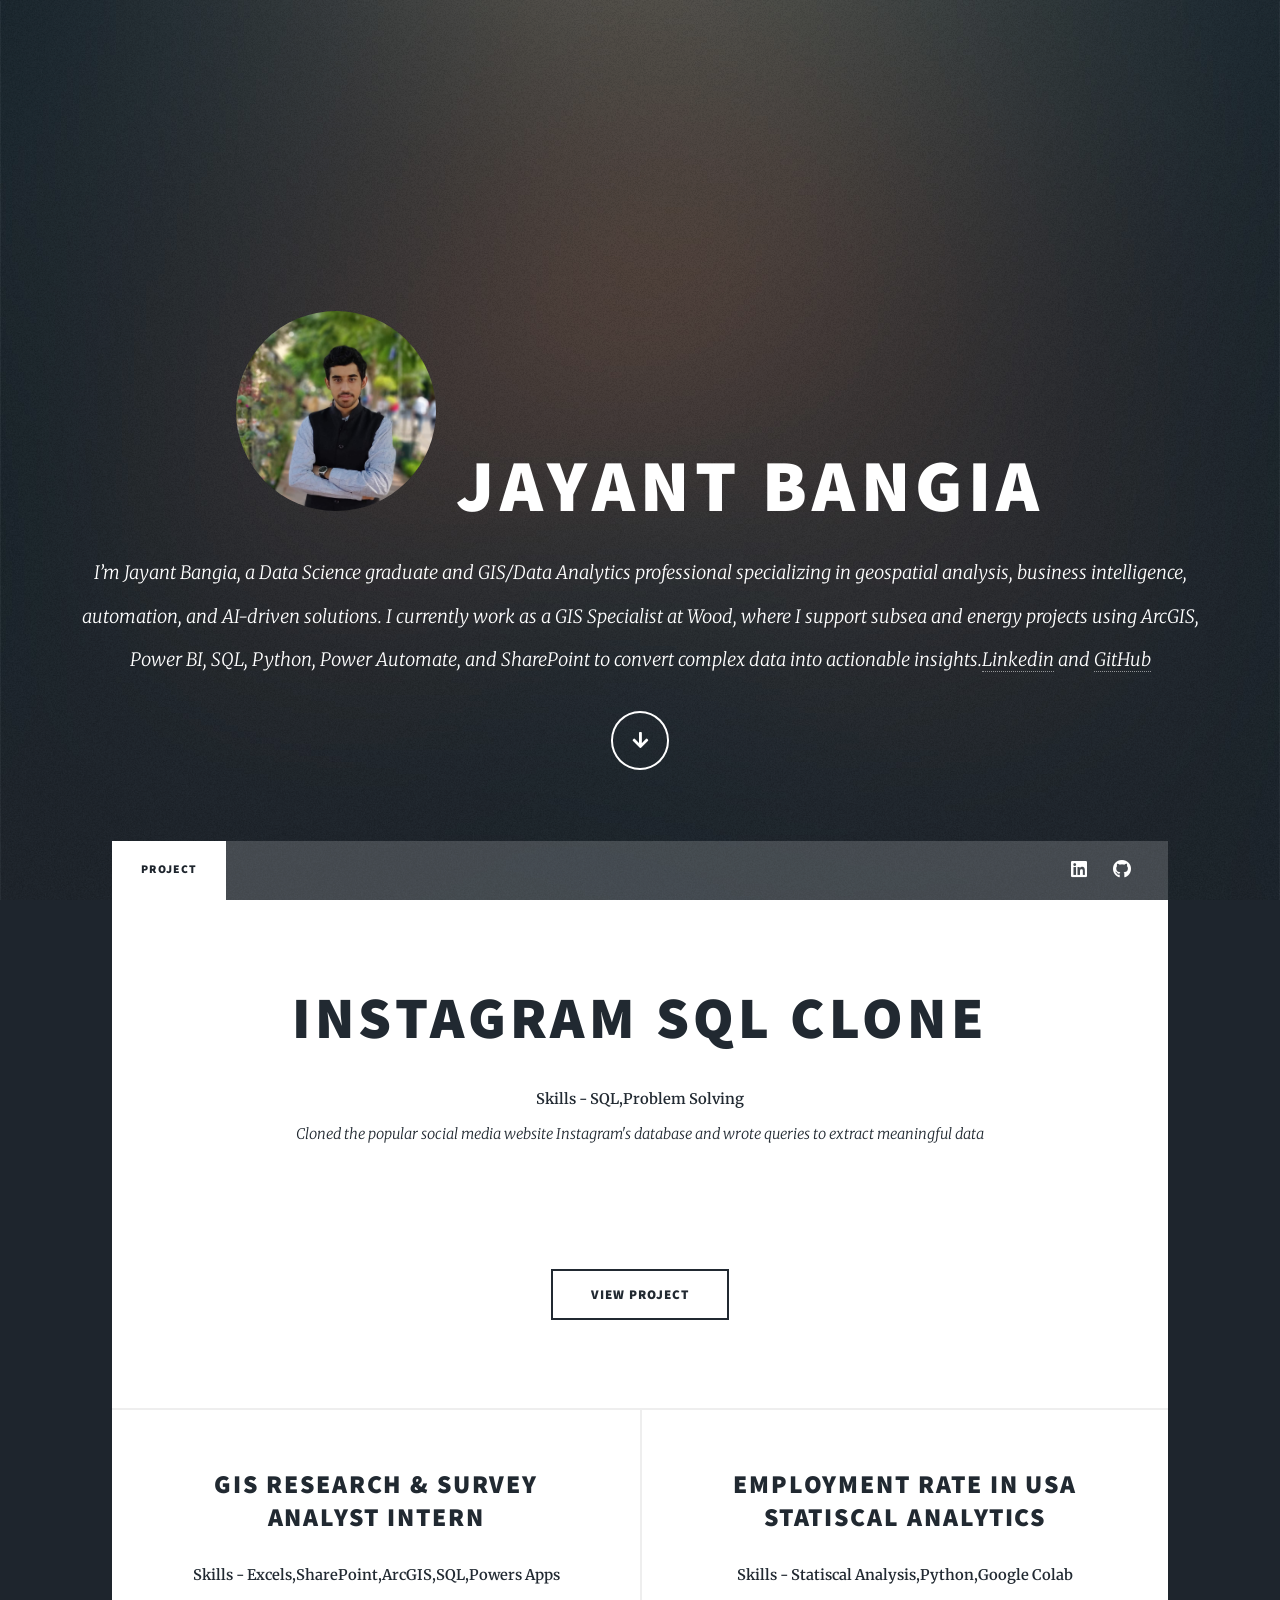
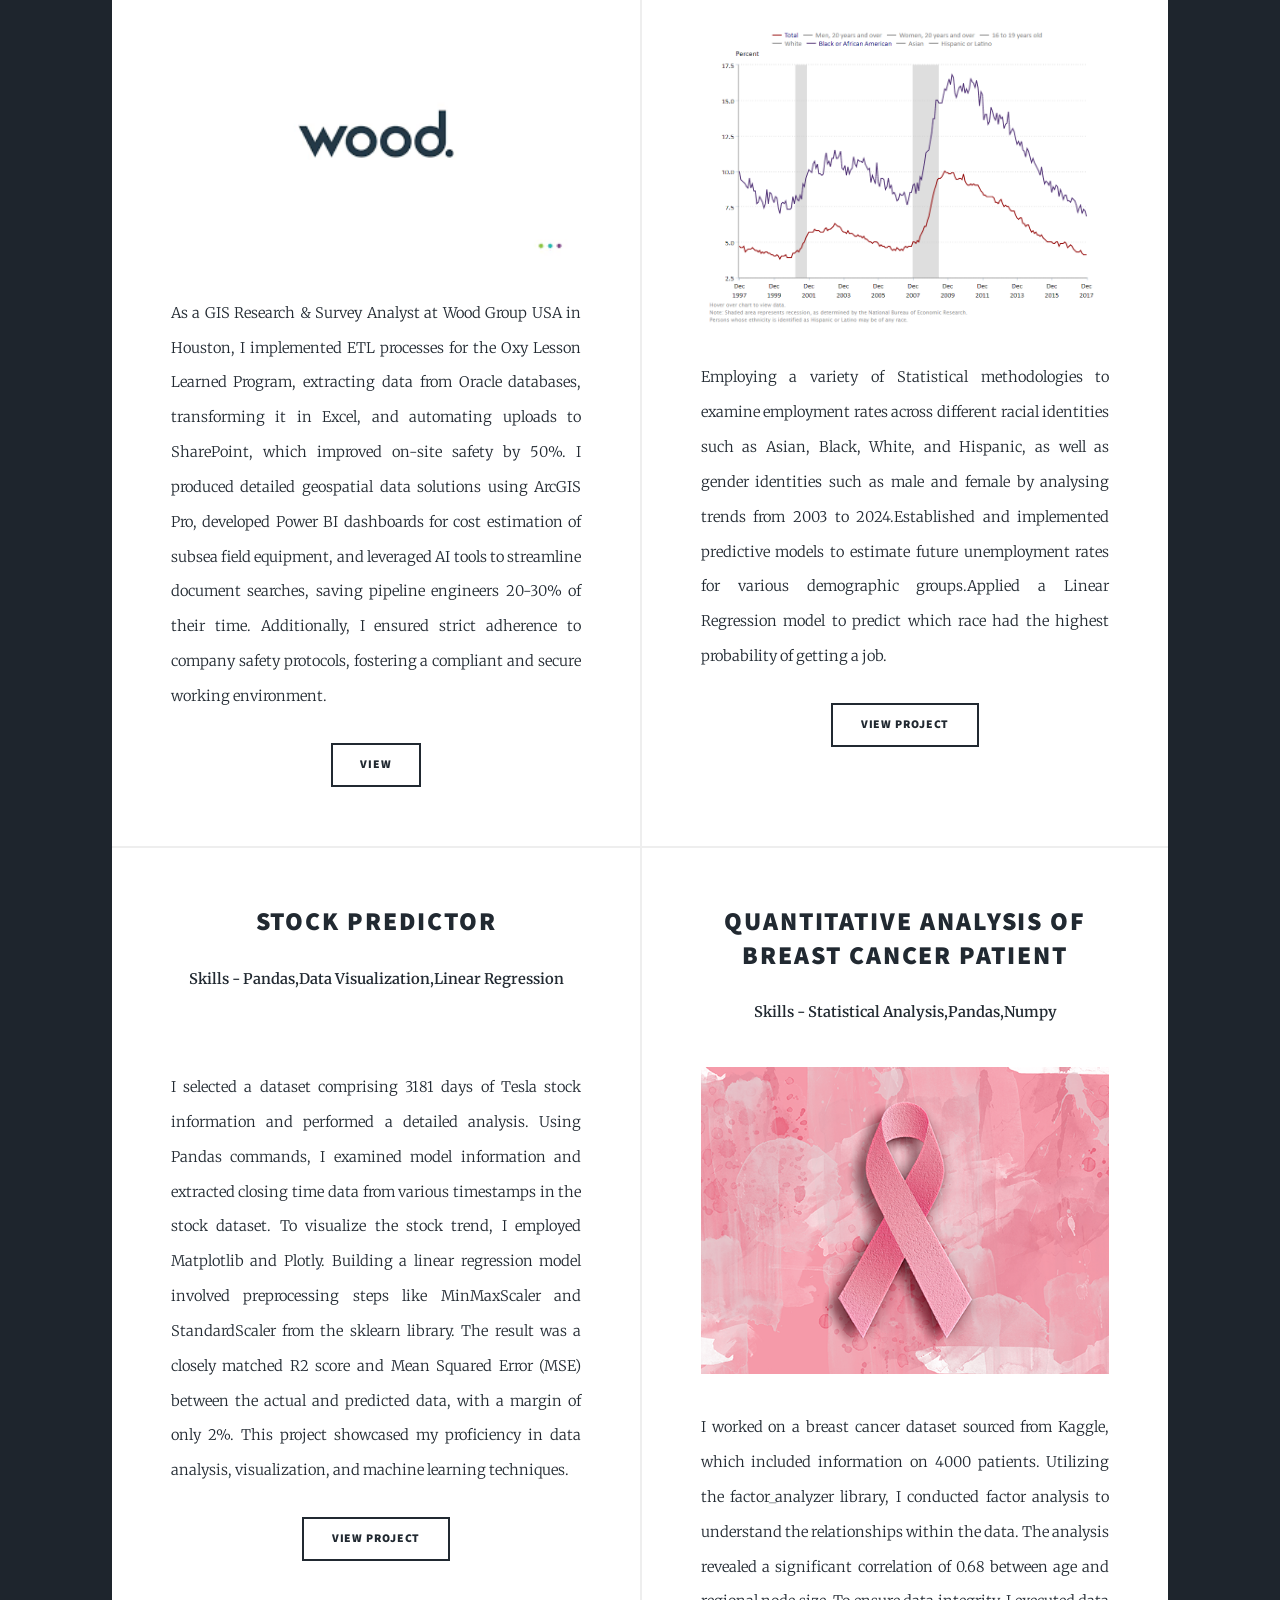
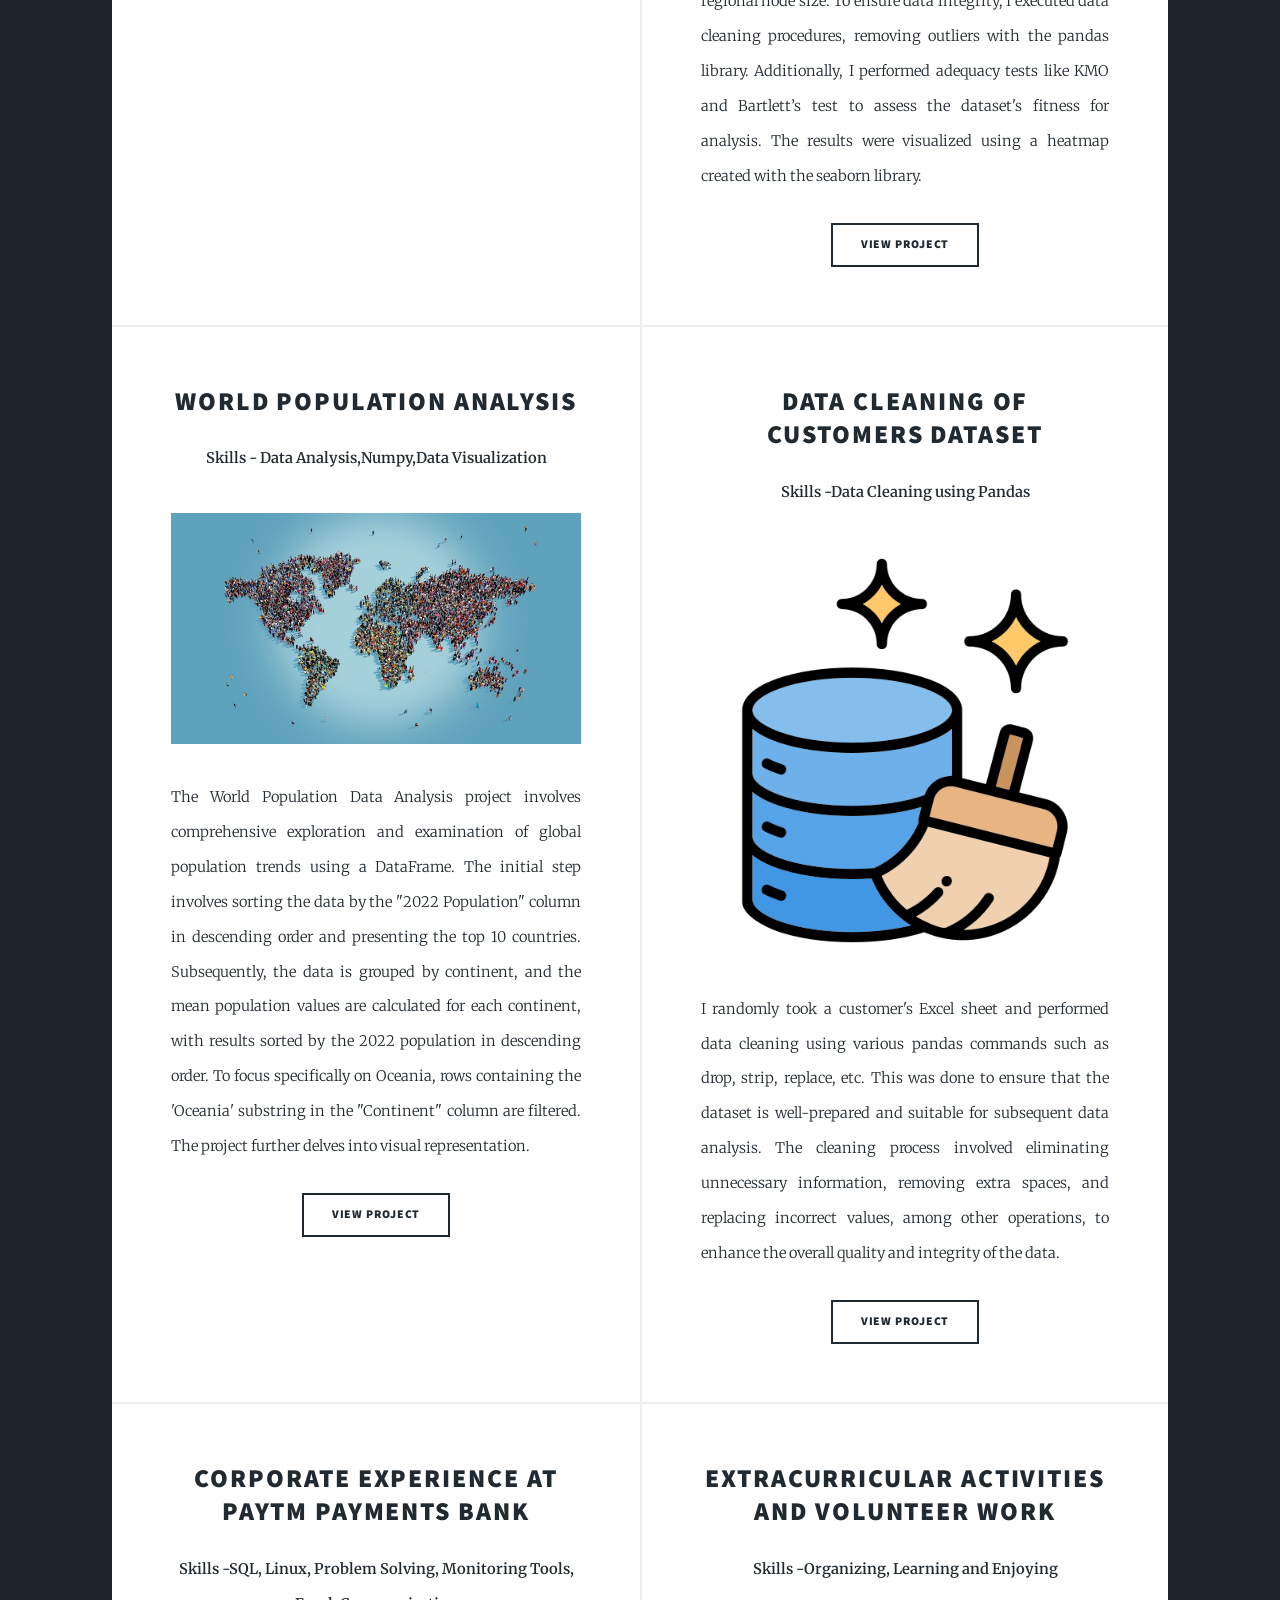
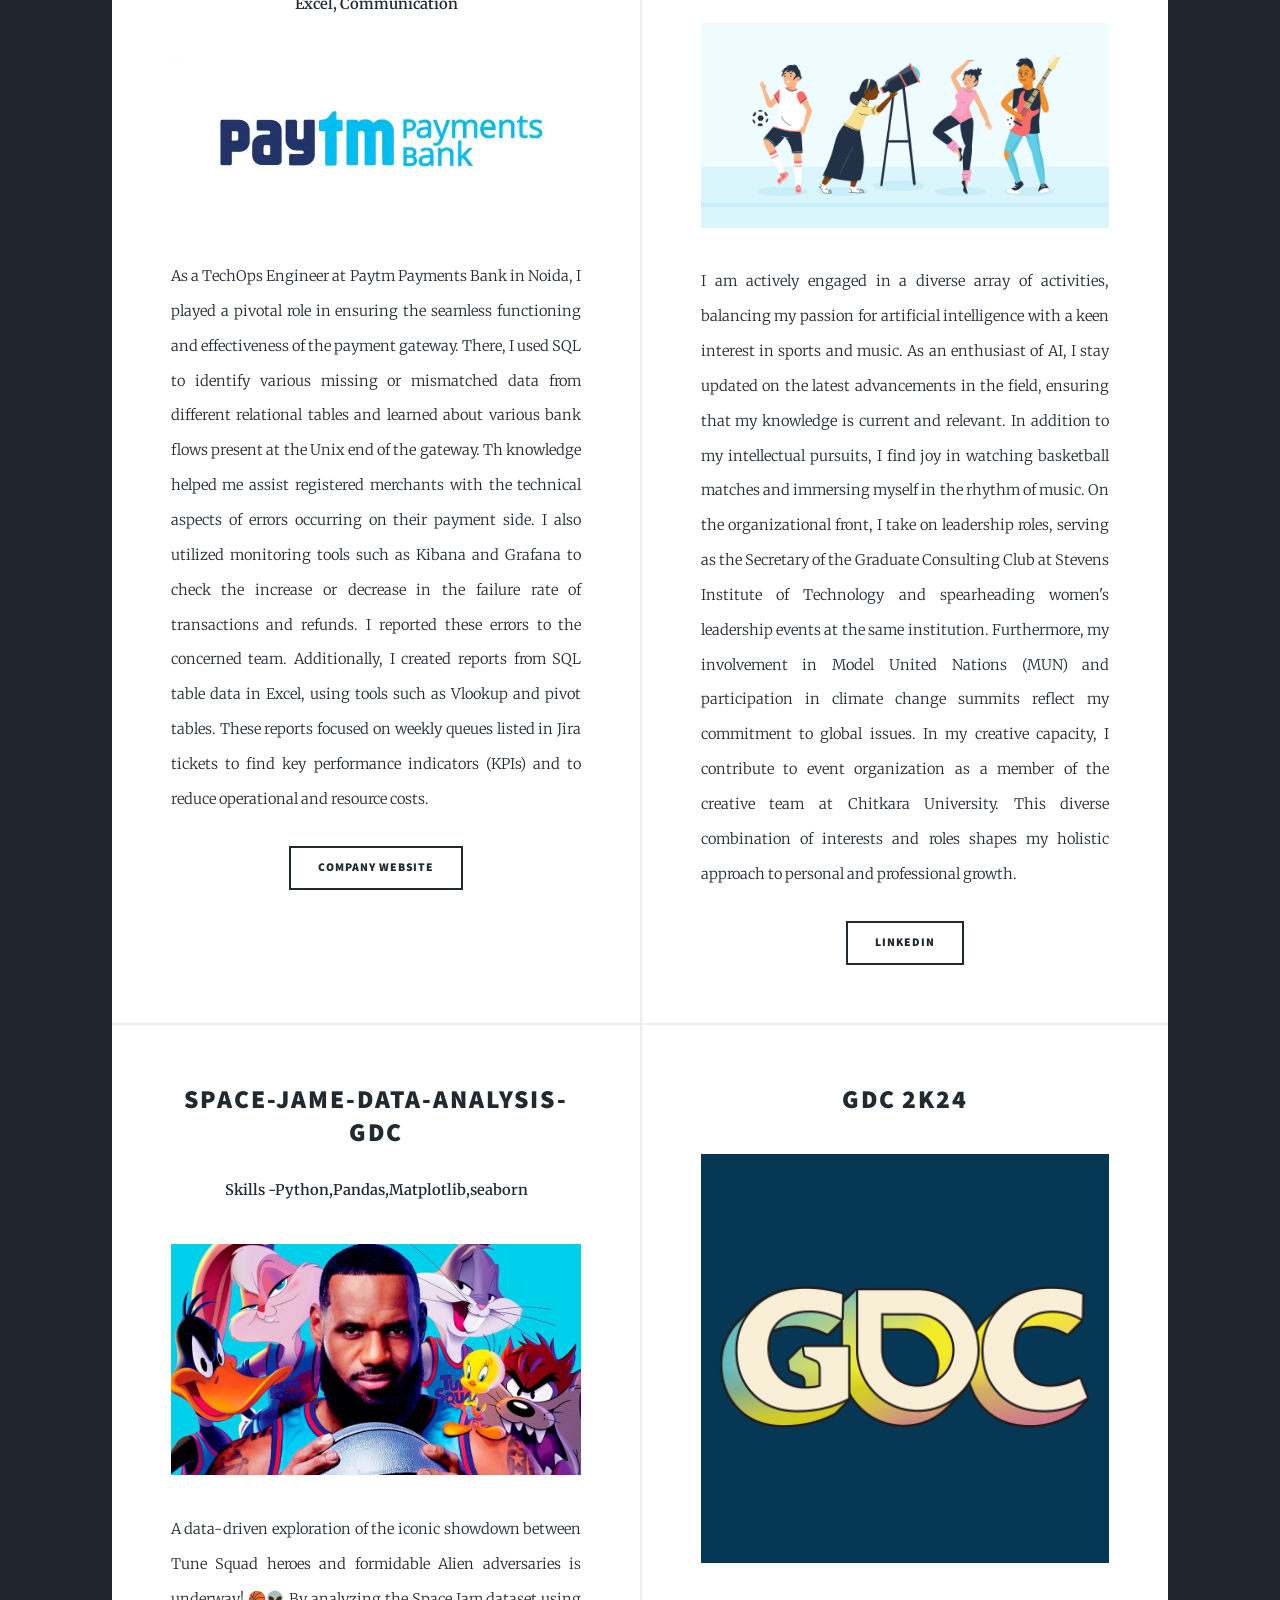
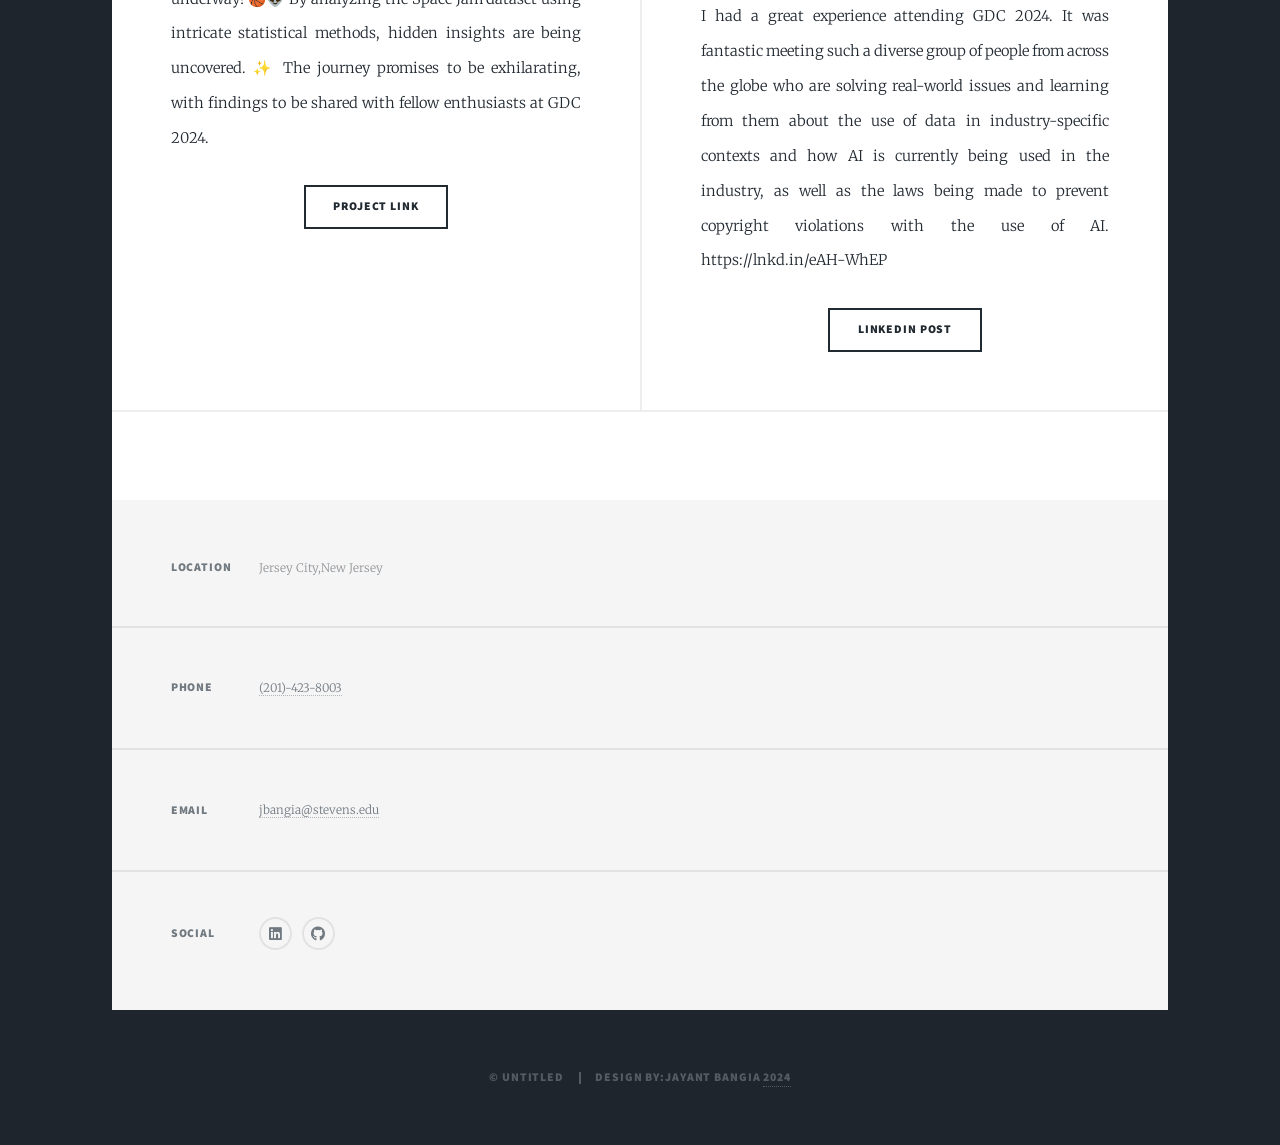
==== commit d5389da2: "Revise personal info and project details in index.html Updated personal introduction and project des" ====
--- a/index.html
+++ b/index.html
@@ -24,7 +24,7 @@
 							Jayant Bangia 
 							
 						</h1>
-						<p>Hello, I'm Jayant Bangia, a graduate student in data science at Stevens Institute of Technology and an AI enthusiast. I possess a strong skill set in SQL, Python, Excel, PowerBI, Machine Learning, and ArcGIS. I hold certifications in various data-driven industry fields and have acquired valuable experience in Technology Operations at Paytm Payment Bank. I am currently doing an internship at Wood Group as a GIS Research and Survey Analytics intern. I am enthusiastic about contributing my expertise to data-driven solutions and innovative analytics projects. <a href="https://www.linkedin.com/in/jayantb34/">Linkedin</a> and <a href="https://html5up.net">GitHub</a><br />
+						<p>I’m Jayant Bangia, a Data Science graduate and GIS/Data Analytics professional specializing in geospatial analysis, business intelligence, automation, and AI-driven solutions. I currently work as a GIS Specialist at Wood, where I support subsea and energy projects using ArcGIS, Power BI, SQL, Python, Power Automate, and SharePoint to convert complex data into actionable insights.<a href="https://www.linkedin.com/in/jayantb34/">Linkedin</a> and <a href="https://html5up.net">GitHub</a><br />
 						</p>
 						<ul class="actions">
 							<li><a href="#header" class="button icon solid solo fa-arrow-down scrolly">Continue</a></li>
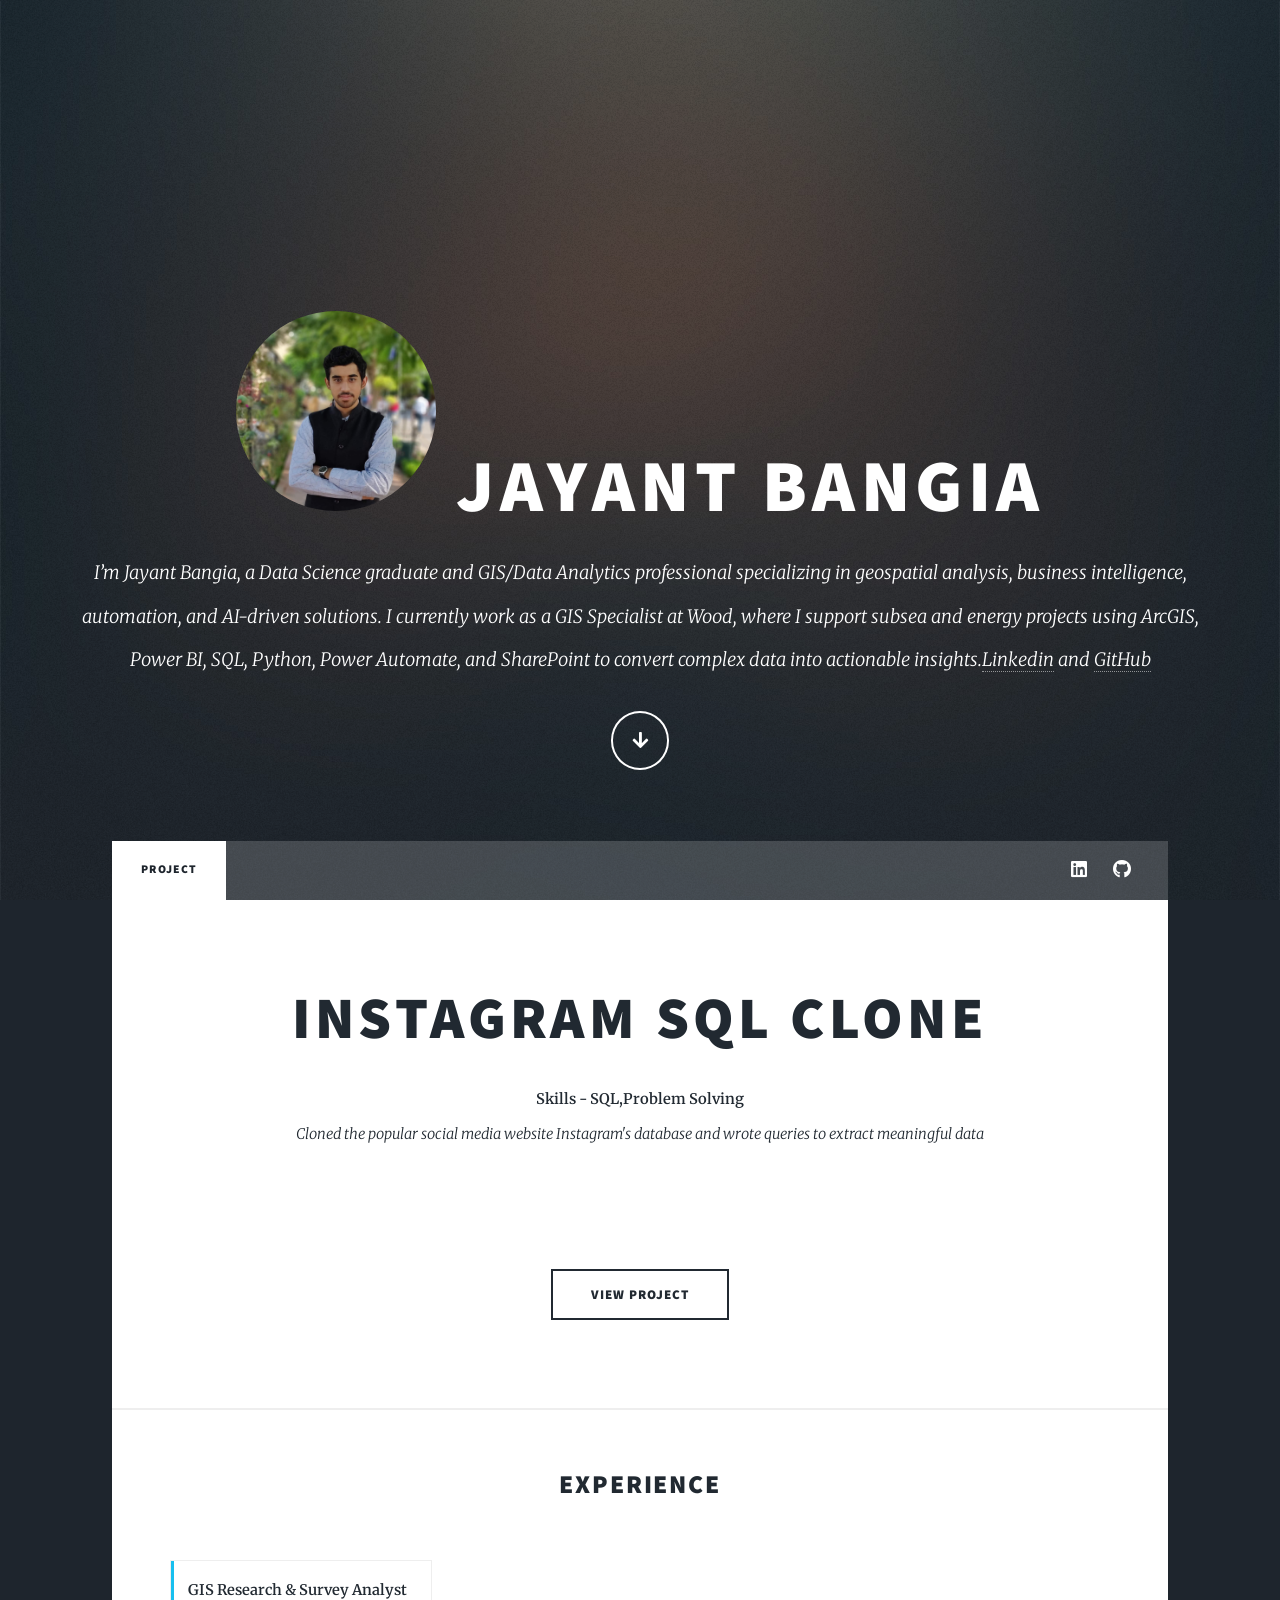
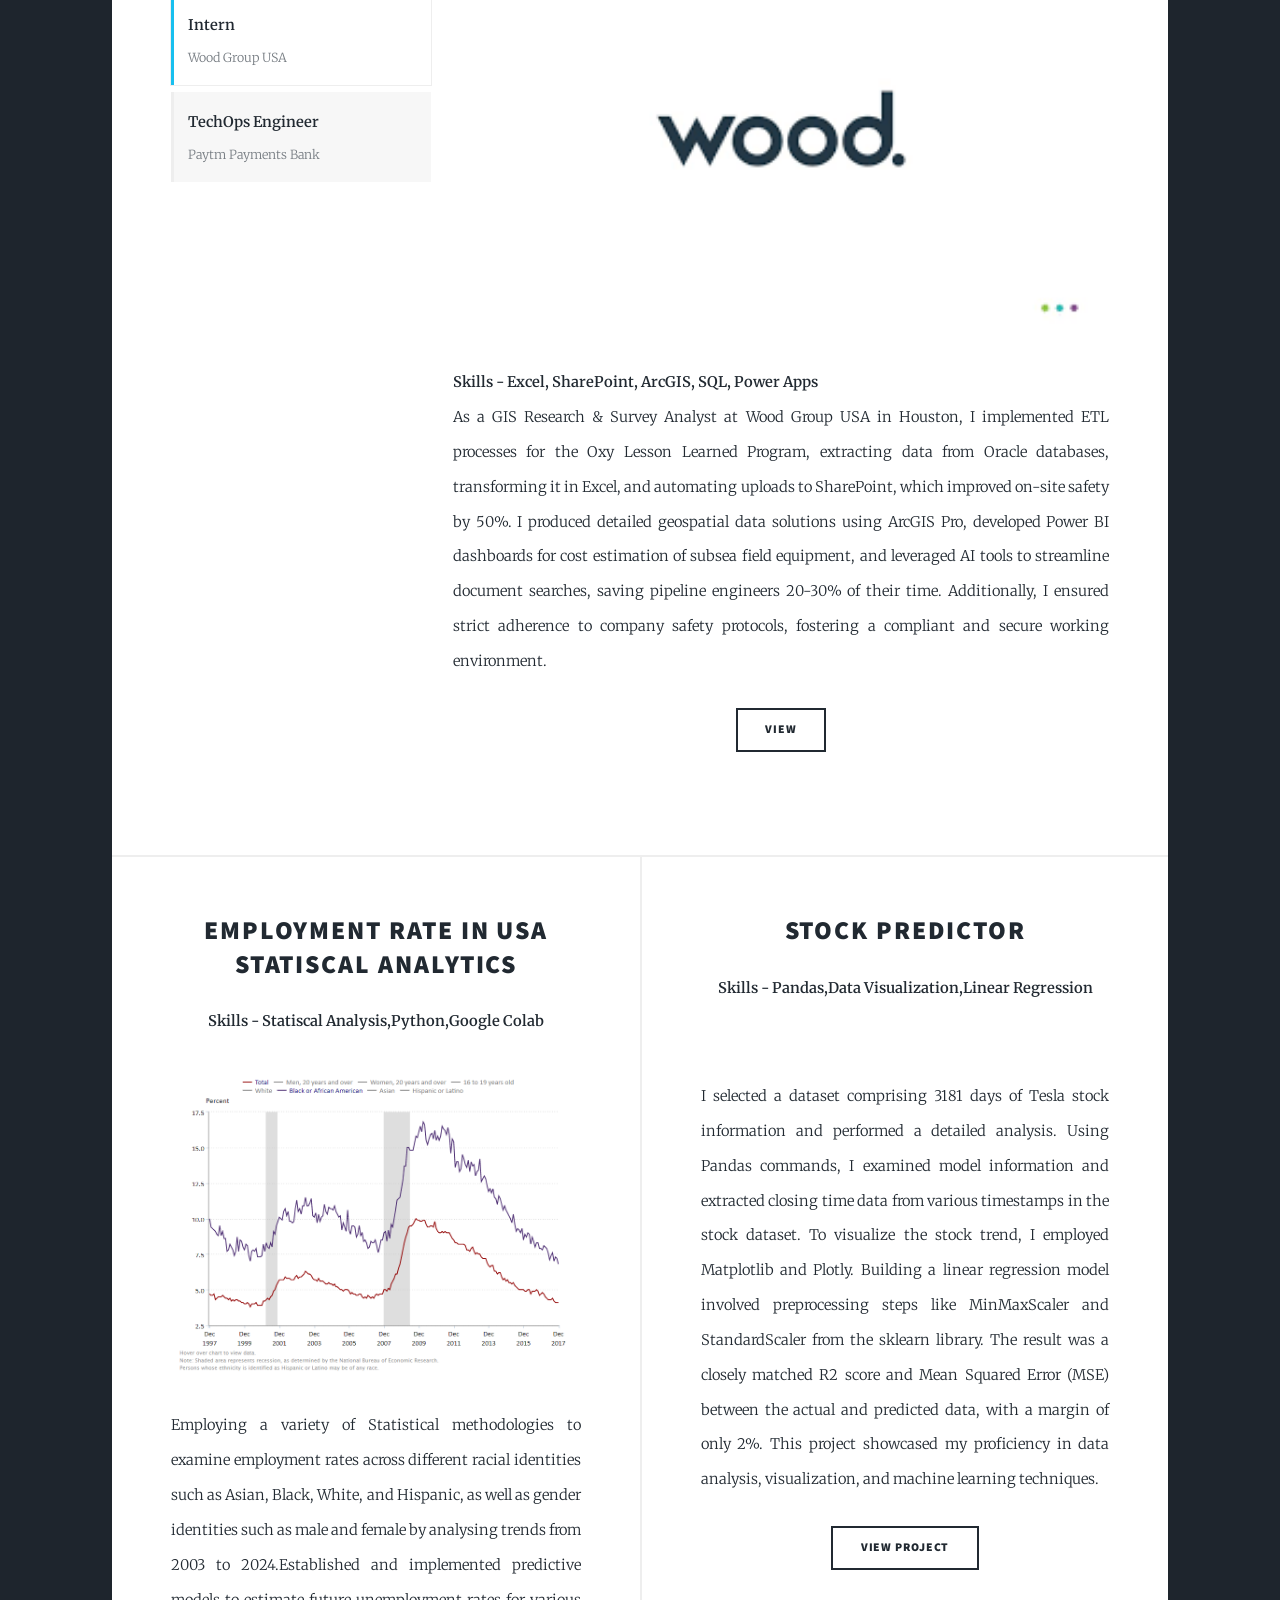
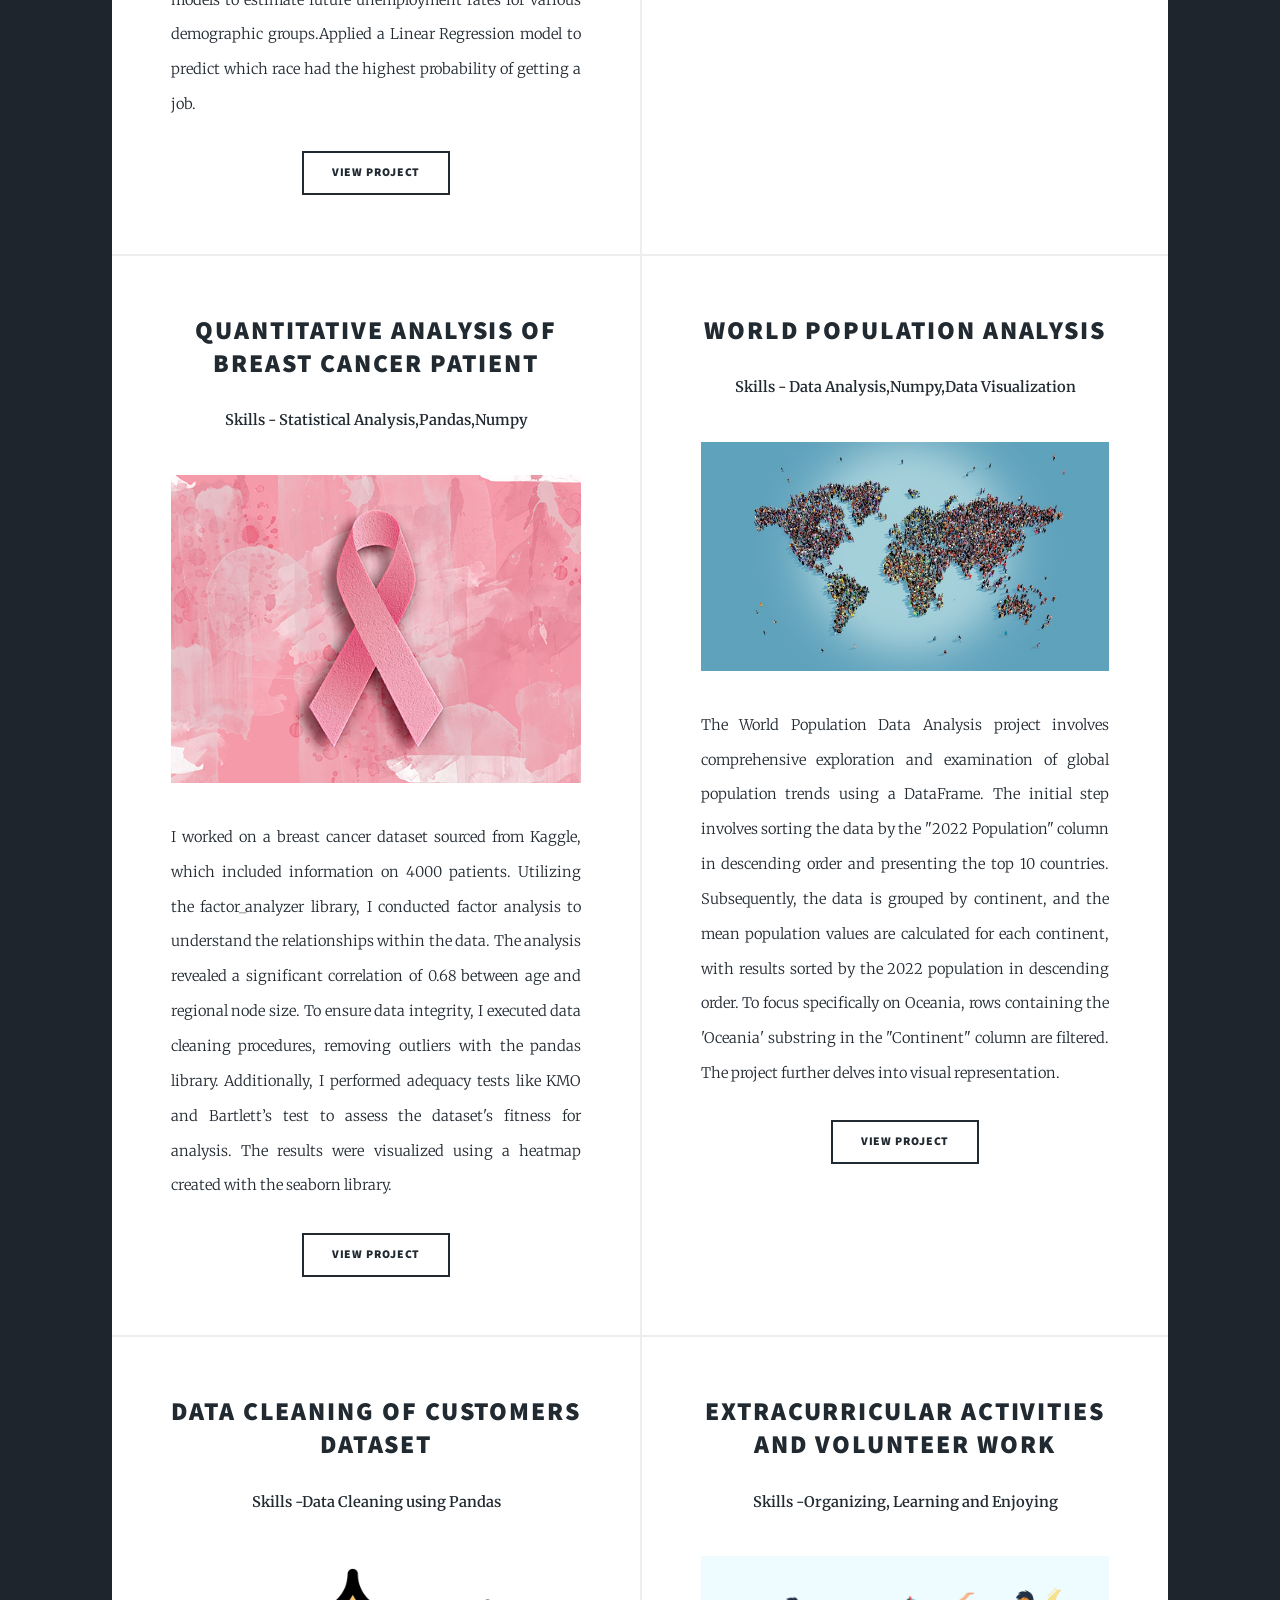
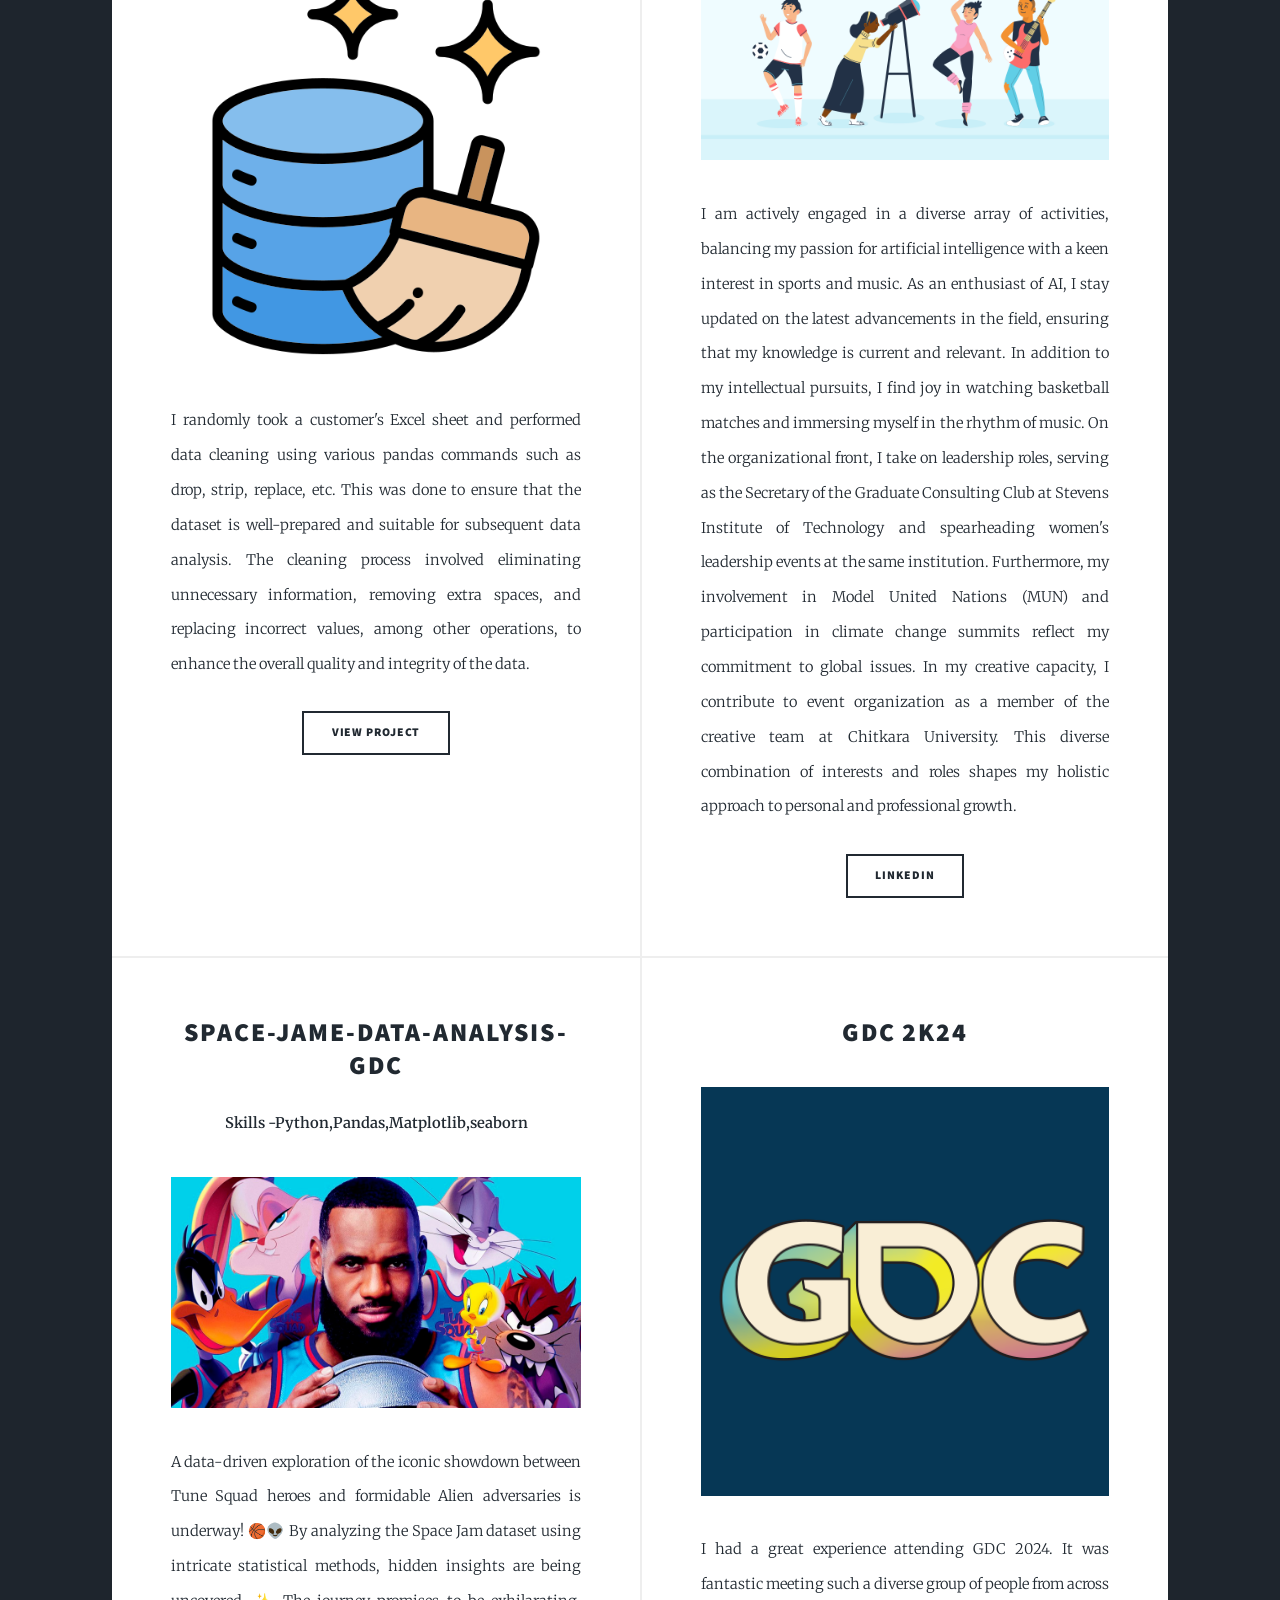
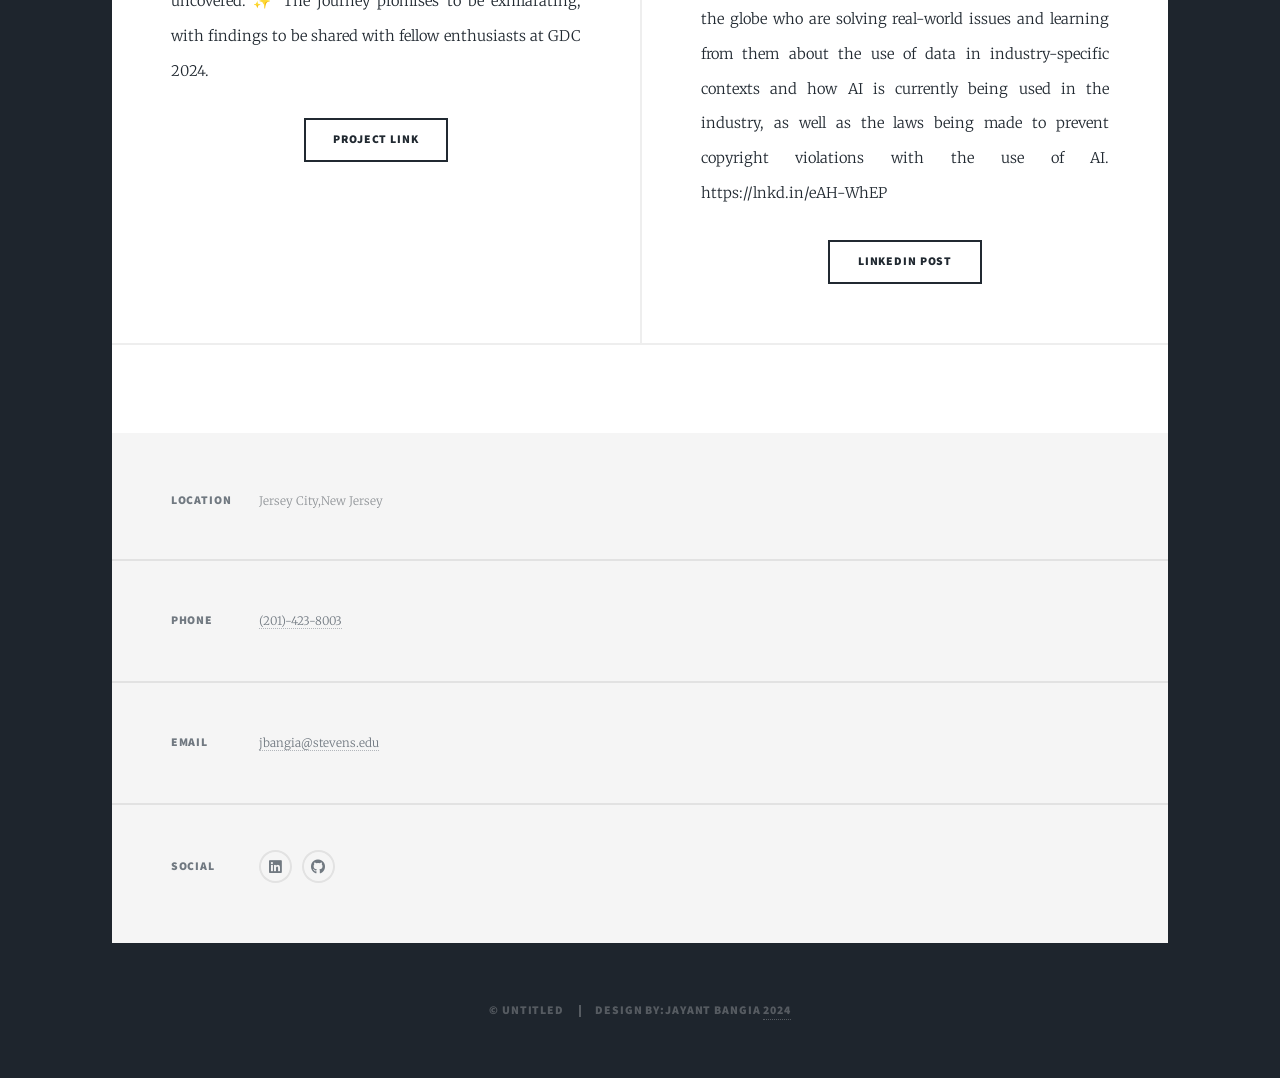
==== commit e5780888: "Add interactive experience tab selector Pulls the Wood and Paytm work-experience entries out of the " ====
--- a/index.html
+++ b/index.html
@@ -10,6 +10,7 @@
 		<meta charset="utf-8" />
 		<meta name="viewport" content="width=device-width, initial-scale=1, user-scalable=no" />
 		<link rel="stylesheet" href="assets/css/main.css" />
+		<link rel="stylesheet" href="assets/css/custom.css" />
 		<noscript><link rel="stylesheet" href="assets/css/noscript.css" /></noscript>
 	</head>
 	<body class="is-preload">
@@ -24,7 +25,7 @@
 							Jayant Bangia 
 							
 						</h1>
-						<p>I’m Jayant Bangia, a Data Science graduate and GIS/Data Analytics professional specializing in geospatial analysis, business intelligence, automation, and AI-driven solutions. I currently work as a GIS Specialist at Wood, where I support subsea and energy projects using ArcGIS, Power BI, SQL, Python, Power Automate, and SharePoint to convert complex data into actionable insights.<a href="https://www.linkedin.com/in/jayantb34/">Linkedin</a> and <a href="https://html5up.net">GitHub</a><br />
+						<p>I’m Jayant Bangia, a Data Science graduate and GIS/Data Analytics professional specializing in geospatial analysis, business intelligence, automation, and AI-driven solutions. I currently work as a GIS Specialist at Wood, where I support subsea and energy projects using ArcGIS, Power BI, SQL, Python, Power Automate, and SharePoint to convert complex data into actionable insights.<a href="https://www.linkedin.com/in/jayantb34/">Linkedin</a> and <a href="https://github.com/jayantb11">GitHub</a><br />
 						</p>
 						<ul class="actions">
 							<li><a href="#header" class="button icon solid solo fa-arrow-down scrolly">Continue</a></li>
@@ -64,22 +65,48 @@
 								</ul>
 							</article>
 
+						<!-- Experience -->
+							<section id="experience">
+								<header class="major">
+									<h2>Experience</h2>
+								</header>
+								<div class="tabs-wrapper">
+									<ul class="tabs-list" role="tablist">
+										<li class="tab-link active" data-tab="tab-wood" role="tab" aria-selected="true" tabindex="0">
+											<span class="tab-role">GIS Research & Survey Analyst Intern</span>
+											<span class="tab-company">Wood Group USA</span>
+										</li>
+										<li class="tab-link" data-tab="tab-paytm" role="tab" aria-selected="false" tabindex="0">
+											<span class="tab-role">TechOps Engineer</span>
+											<span class="tab-company">Paytm Payments Bank</span>
+										</li>
+									</ul>
+									<div class="tabs-panels">
+										<div class="tab-panel active" id="tab-wood" role="tabpanel">
+											<a href="#" class="image fit"><img src="images/download (5).png" alt="" /></a>
+											<strong class="align-left">Skills - Excel, SharePoint, ArcGIS, SQL, Power Apps</strong>
+											<p>As a GIS Research & Survey Analyst at Wood Group USA in Houston, I implemented ETL processes for the Oxy Lesson Learned Program, extracting data from Oracle databases, transforming it in Excel, and automating uploads to SharePoint, which improved on-site safety by 50%. I produced detailed geospatial data solutions using ArcGIS Pro, developed Power BI dashboards for cost estimation of subsea field equipment, and leveraged AI tools to streamline document searches, saving pipeline engineers 20-30% of their time. Additionally, I ensured strict adherence to company safety protocols, fostering a compliant and secure working environment.</p>
+											<ul class="actions special">
+												<li><a href="https://www.linkedin.com/in/jayantb34/" class="button">View</a></li>
+											</ul>
+										</div>
+										<div class="tab-panel" id="tab-paytm" role="tabpanel">
+											<a href="#" class="image fit"><img src="images/lbznxunz52aopasqbvgd.webp" alt="" /></a>
+											<strong class="align-left">Skills - SQL, Linux, Problem Solving, Monitoring Tools, Excel, Communication</strong>
+											<p>As a TechOps Engineer at Paytm Payments Bank in Noida, I played a pivotal role in ensuring the seamless functioning and effectiveness of the payment gateway. There, I used SQL to identify various missing or mismatched data from different relational tables and learned about various bank flows present at the Unix end of the gateway. This knowledge helped me assist registered merchants with the technical aspects of errors occurring on their payment side.
+												I also utilized monitoring tools such as Kibana and Grafana to check the increase or decrease in the failure rate of transactions and refunds. I reported these errors to the concerned team. Additionally, I created reports from SQL table data in Excel, using tools such as Vlookup and pivot tables. These reports focused on weekly queues listed in Jira tickets to find key performance indicators (KPIs) and to reduce operational and resource costs.</p>
+											<ul class="actions special">
+												<li><a href="https://www.paytmbank.com/" class="button">Company website</a></li>
+											</ul>
+										</div>
+									</div>
+								</div>
+							</section>
+
 						<!-- Posts -->
 							<section class="posts">
 								<article>
 									<header>
-										<h2><a href="https://www.linkedin.com/in/jayantb34/">GIS RESEARCH & SURVEY ANALYST INTERN<br />
-										</a></h2>
-										<strong class='align-left'>Skills - Excels,SharePoint,ArcGIS,SQL,Powers Apps</strong>
-									</header>
-									<a href="#" class="image fit"><img src="images/download (5).png" alt="" /></a>
-									<p>As a GIS Research & Survey Analyst at Wood Group USA in Houston, I implemented ETL processes for the Oxy Lesson Learned Program, extracting data from Oracle databases, transforming it in Excel, and automating uploads to SharePoint, which improved on-site safety by 50%. I produced detailed geospatial data solutions using ArcGIS Pro, developed Power BI dashboards for cost estimation of subsea field equipment, and leveraged AI tools to streamline document searches, saving pipeline engineers 20-30% of their time. Additionally, I ensured strict adherence to company safety protocols, fostering a compliant and secure working environment.</p>
-									<ul class="actions special">
-										<li><a href="https://www.linkedin.com/in/jayantb34/" class="button">View</a></li>
-									</ul>
-								</article>
-									<article>
-									<header>
 										<h2><a href="https://github.com/jayantb11/Employment-Rate">EMPLOYMENT RATE IN USA STATISCAL ANALYTICS<br />
 										</a></h2>
 										<strong class='align-left'>Skills - Statiscal Analysis,Python,Google Colab</strong>
@@ -136,20 +163,6 @@
 									<p>I randomly took a customer's Excel sheet and performed data cleaning using various pandas commands such as drop, strip, replace, etc. This was done to ensure that the dataset is well-prepared and suitable for subsequent data analysis. The cleaning process involved eliminating unnecessary information, removing extra spaces, and replacing incorrect values, among other operations, to enhance the overall quality and integrity of the data.</p>
 									<ul class="actions special">
 										<li><a href="https://github.com/jayantb11/Data_Cleaning_of_Customers" class="button">View Project</a></li>
-									</ul>
-								</article>
-								<article>
-									<header>
-										<h2><a href="#">Corporate Experience at Paytm Payments Bank<br />
-										</a></h2>
-										<strong class='align-left'>Skills -SQL, Linux, Problem Solving, Monitoring Tools, Excel, Communication</strong>
-									</header>
-									<a href="#" class="image fit"><img src="images/lbznxunz52aopasqbvgd.webp" alt="" /></a>
-									<p>As a TechOps Engineer at Paytm Payments Bank in Noida, I played a pivotal role in ensuring the seamless functioning and effectiveness of the payment gateway. There, I used SQL to identify various missing or mismatched data from different relational tables and learned about various bank flows present at the Unix end of the gateway. Th knowledge helped me assist registered merchants with the technical aspects of errors occurring on their payment side.
-										I also utilized monitoring tools such as Kibana and Grafana to check the increase or decrease in the failure rate of transactions and refunds. I reported these errors to the concerned team. Additionally, I created reports from SQL table data in Excel, using tools such as Vlookup and pivot tables. These reports focused on weekly queues listed in Jira tickets to find key performance indicators (KPIs) and to reduce operational and resource costs.
-										</p>
-									<ul class="actions special">
-										<li><a href="https://www.paytmbank.com/" class="button">Company website</a></li>
 									</ul>
 								</article>
 								<article>
@@ -240,6 +253,7 @@
 			<script src="assets/js/breakpoints.min.js"></script>
 			<script src="assets/js/util.js"></script>
 			<script src="assets/js/main.js"></script>
+			<script src="assets/js/custom.js"></script>
 
 	</body>
 </html>
--- a/assets/css/custom.css
+++ b/assets/css/custom.css
@@ -0,0 +1,87 @@
+/* Experience tab selector */
+
+#experience {
+	margin: 0 0 3em 0;
+}
+
+#experience .tabs-wrapper {
+	display: flex;
+	gap: 1.5em;
+	align-items: flex-start;
+}
+
+#experience .tabs-list {
+	list-style: none;
+	margin: 0;
+	padding: 0;
+	flex: 0 0 260px;
+	display: flex;
+	flex-direction: column;
+	gap: 0.5em;
+}
+
+#experience .tab-link {
+	cursor: pointer;
+	display: flex;
+	flex-direction: column;
+	padding: 0.85em 1em;
+	border-left: 3px solid #eeeeee;
+	background-color: #f7f7f7;
+	transition: background-color 0.2s ease, border-left-color 0.2s ease;
+}
+
+#experience .tab-link:hover {
+	background-color: #eeeeee;
+}
+
+#experience .tab-link.active {
+	border-left-color: #18bfef;
+	background-color: #ffffff;
+	box-shadow: 0 0 0 1px #eeeeee;
+}
+
+#experience .tab-role {
+	font-weight: 600;
+	color: #212931;
+}
+
+#experience .tab-company {
+	font-size: 0.85em;
+	color: #767c82;
+}
+
+#experience .tabs-panels {
+	flex: 1;
+	min-width: 0;
+}
+
+#experience .tab-panel {
+	display: none;
+}
+
+#experience .tab-panel.active {
+	display: block;
+}
+
+@media screen and (max-width: 736px) {
+	#experience .tabs-wrapper {
+		flex-direction: column;
+	}
+
+	#experience .tabs-list {
+		flex: 1 1 auto;
+		flex-direction: row;
+		flex-wrap: wrap;
+		width: 100%;
+	}
+
+	#experience .tab-link {
+		flex: 1 1 auto;
+		border-left: none;
+		border-bottom: 3px solid #eeeeee;
+	}
+
+	#experience .tab-link.active {
+		border-bottom-color: #18bfef;
+	}
+}
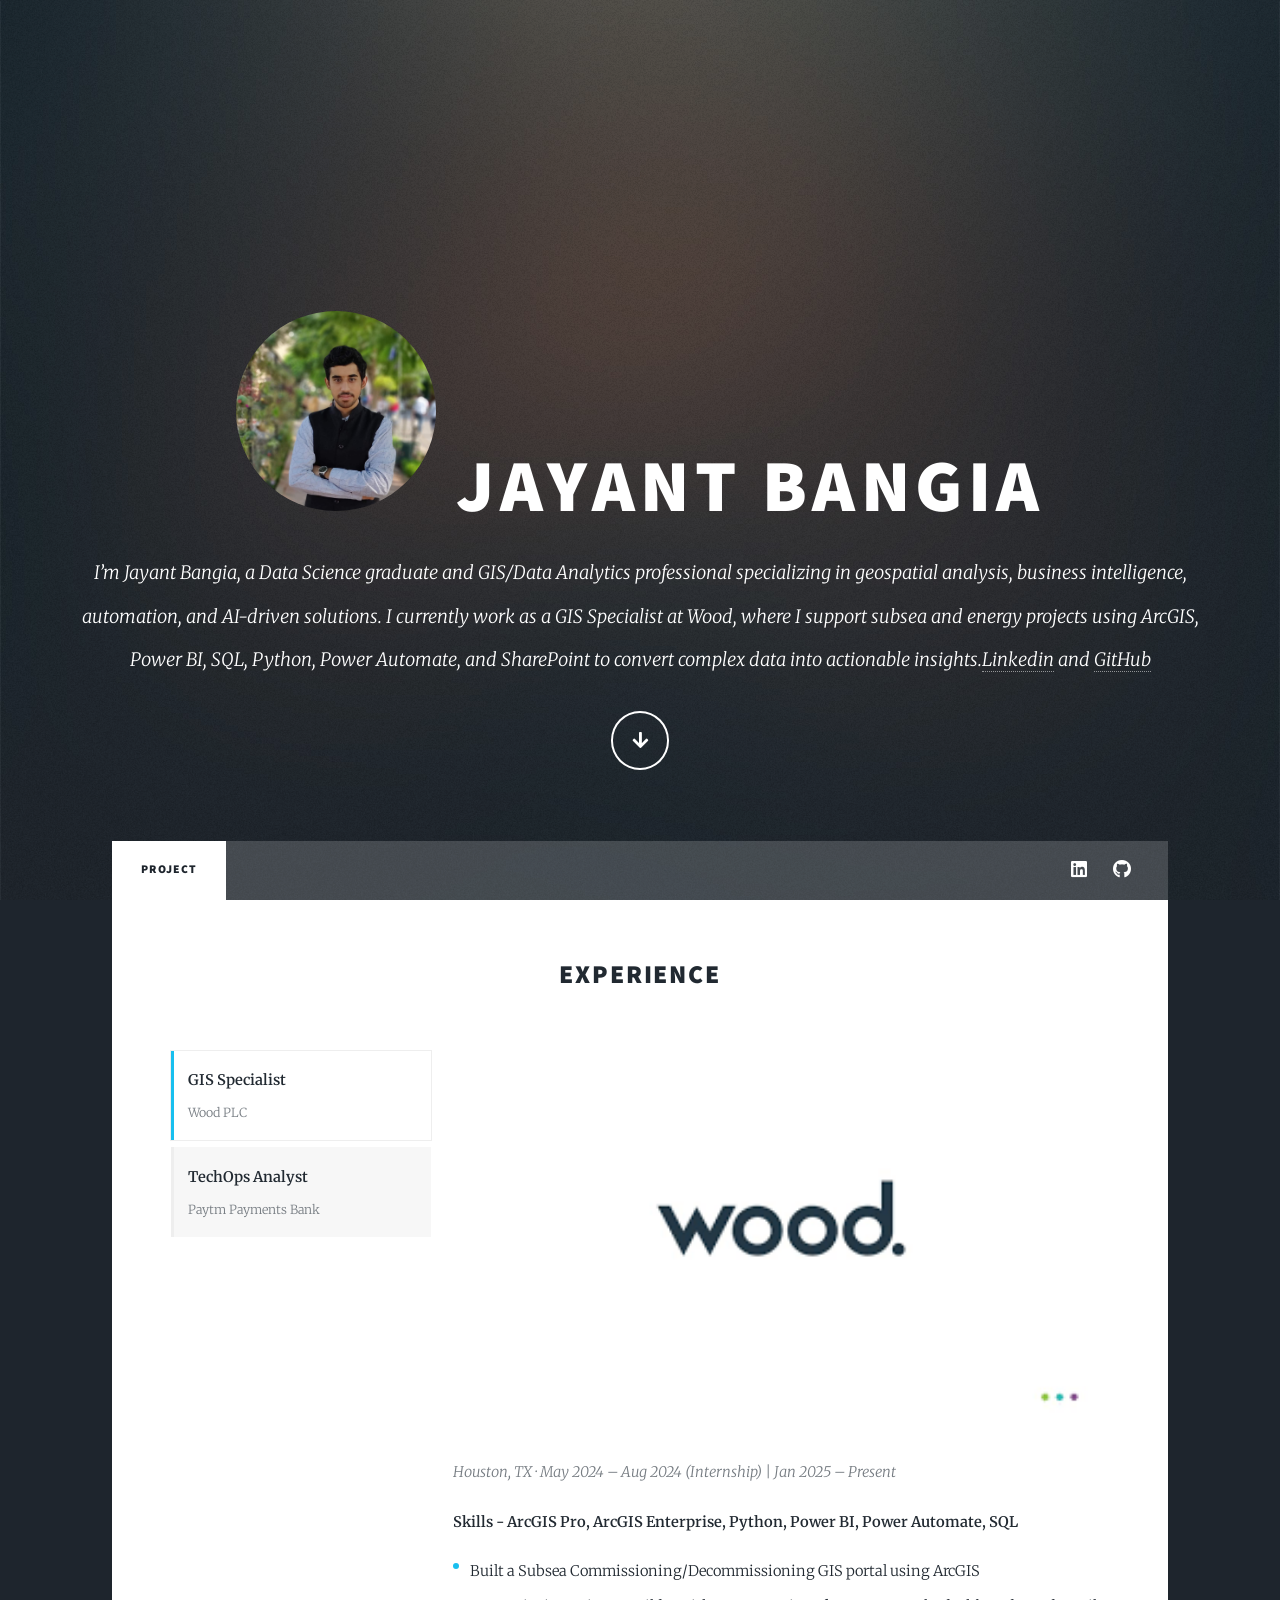
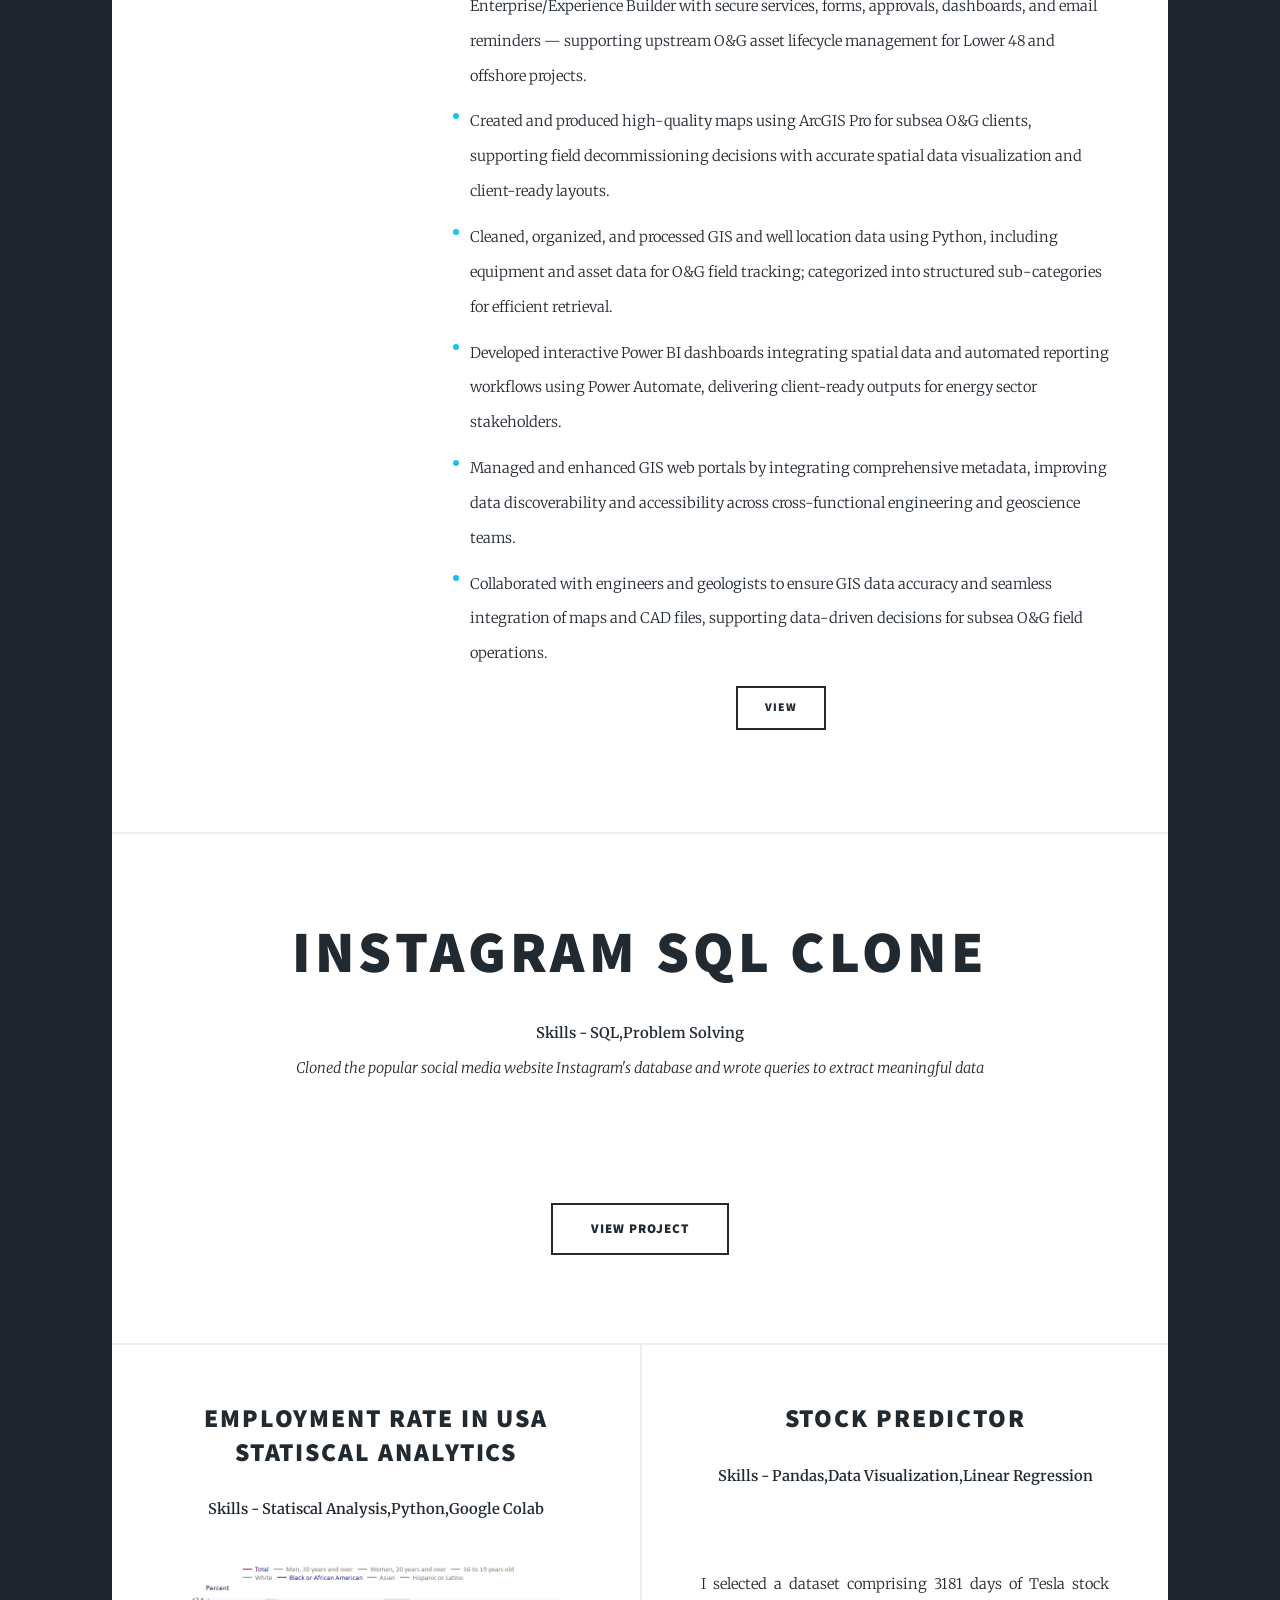
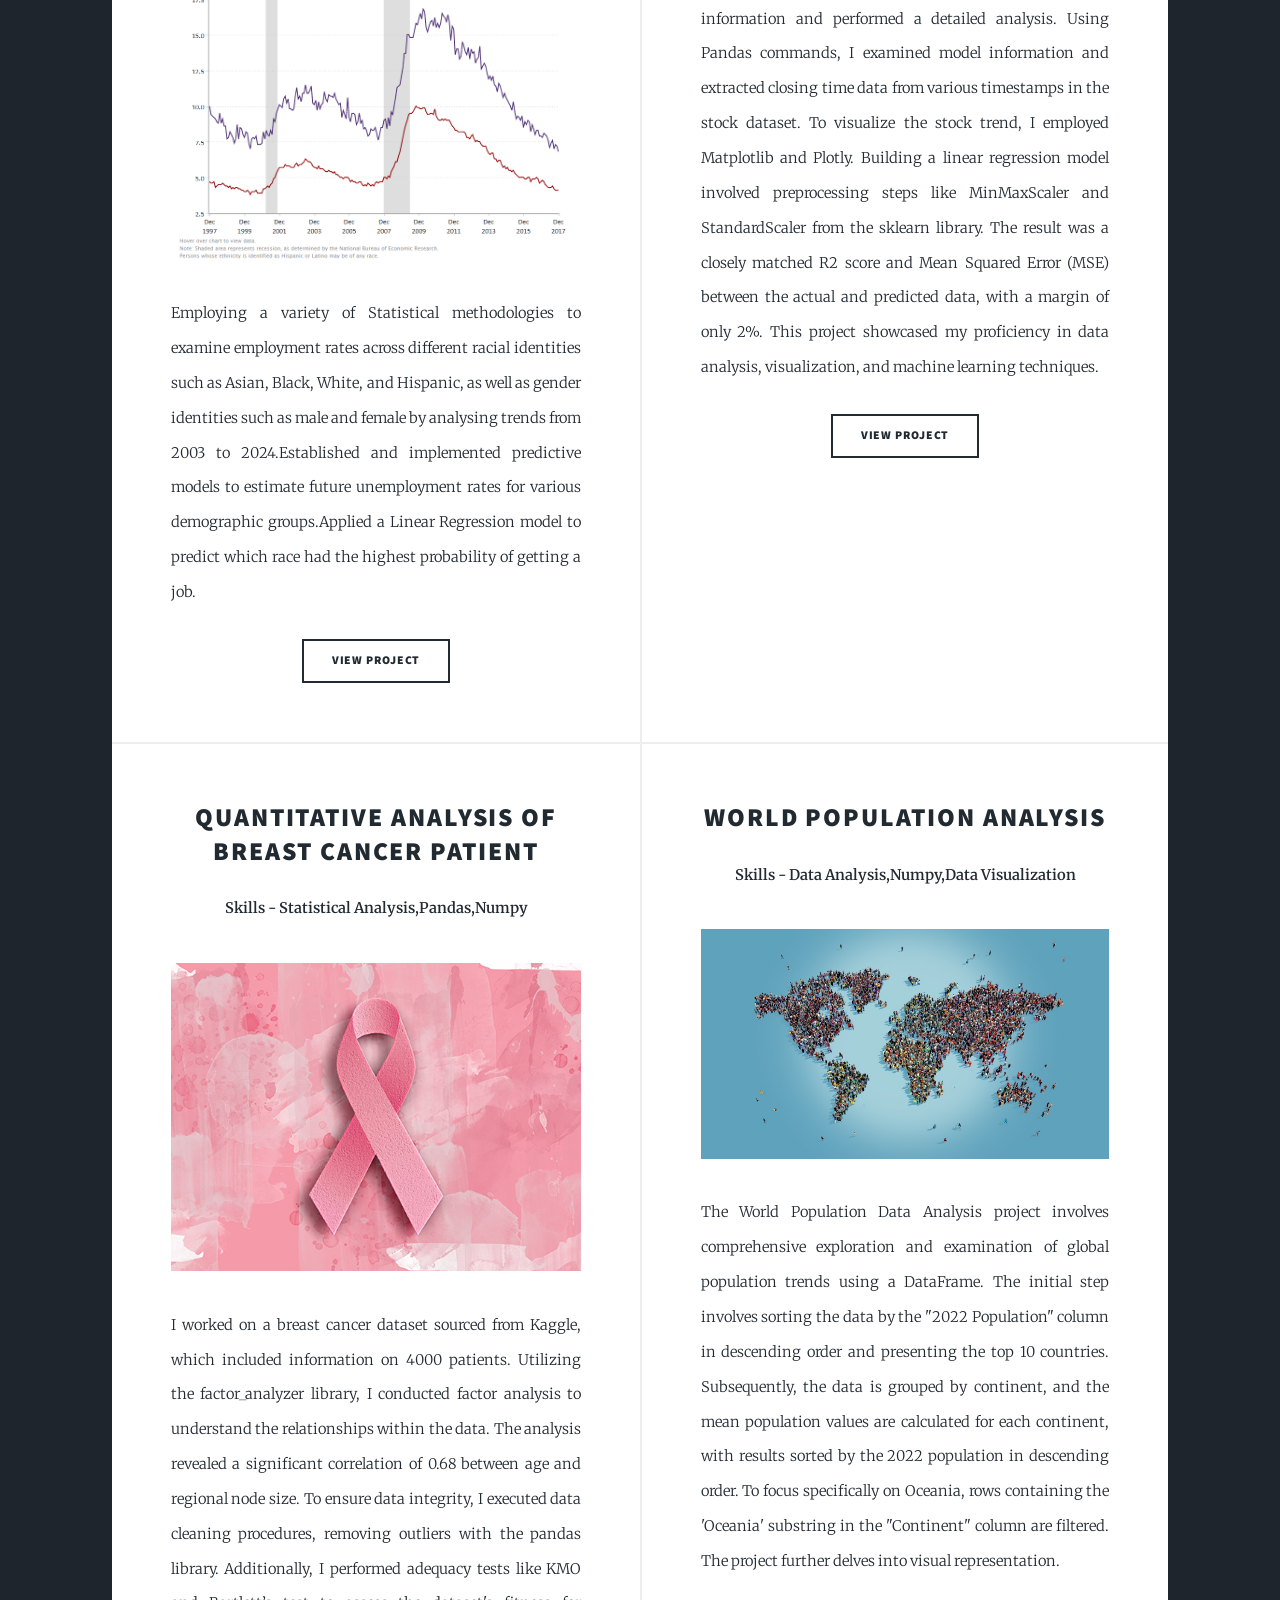
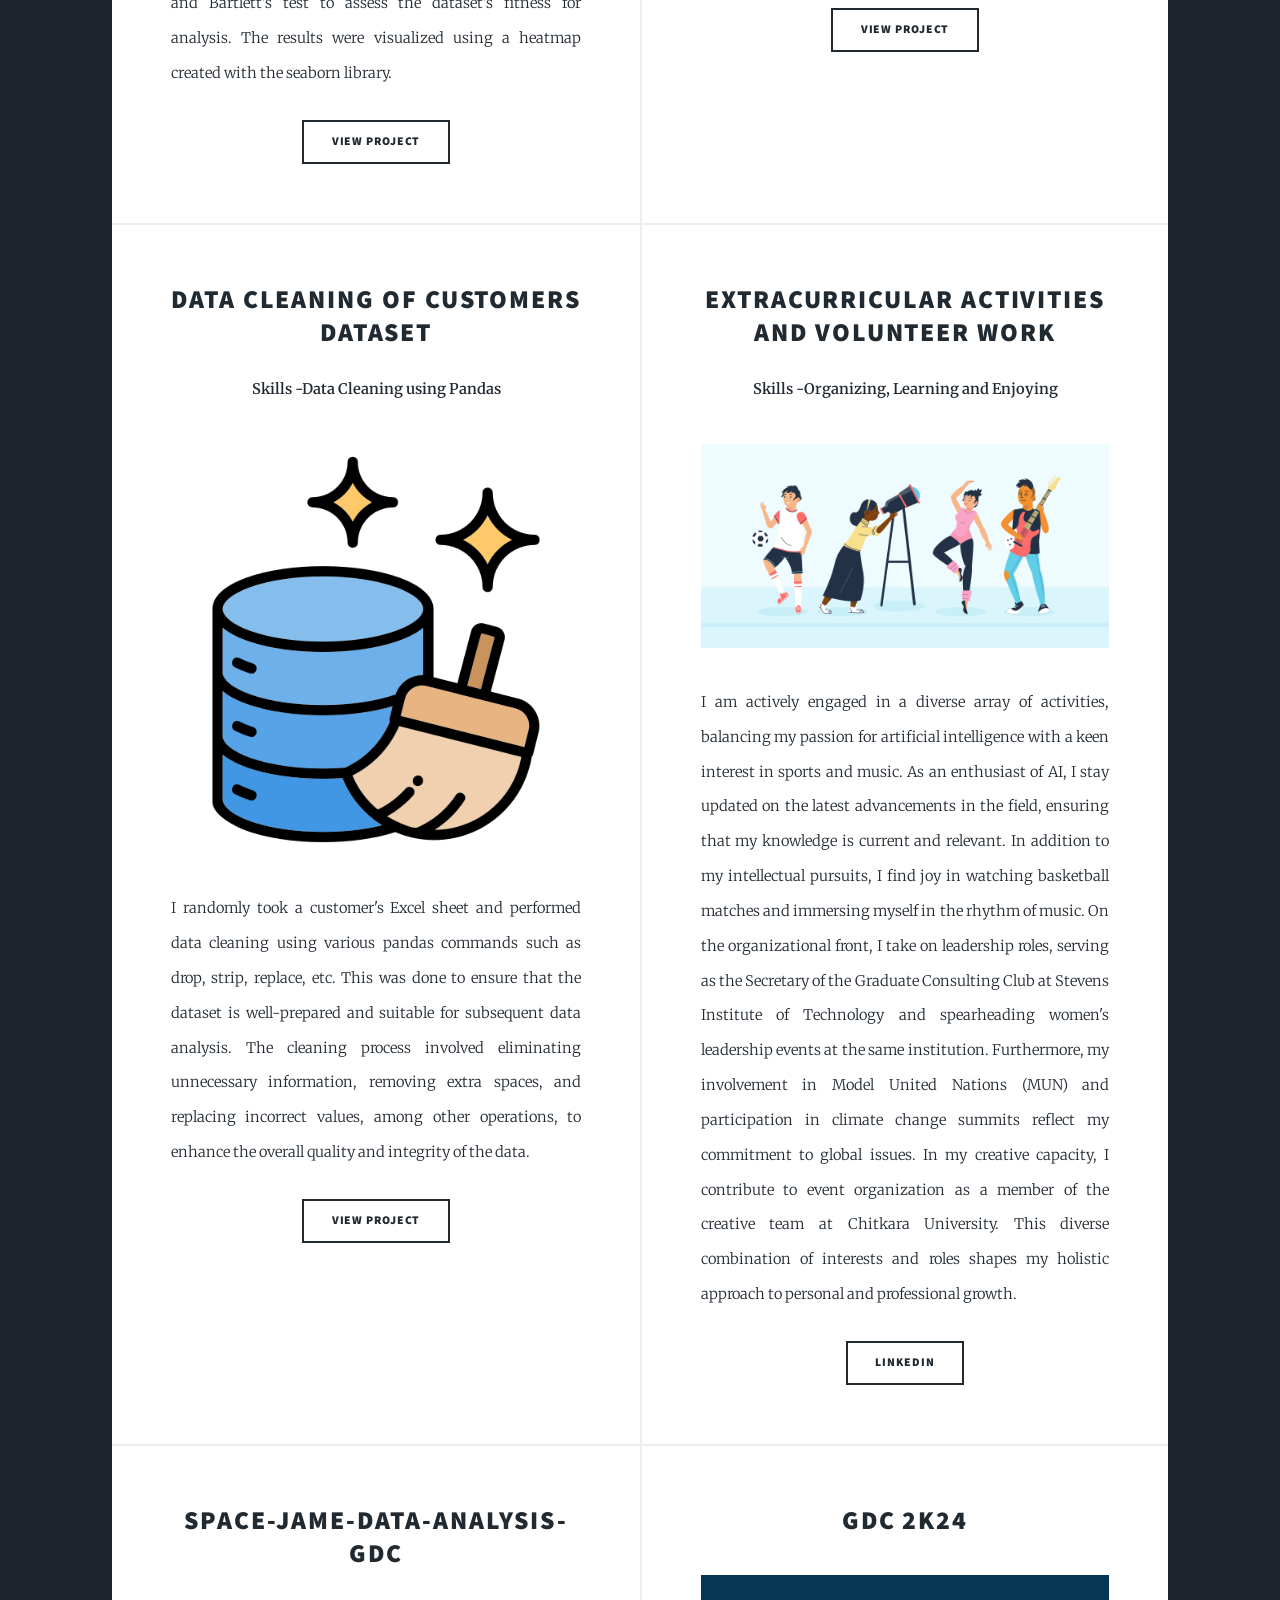
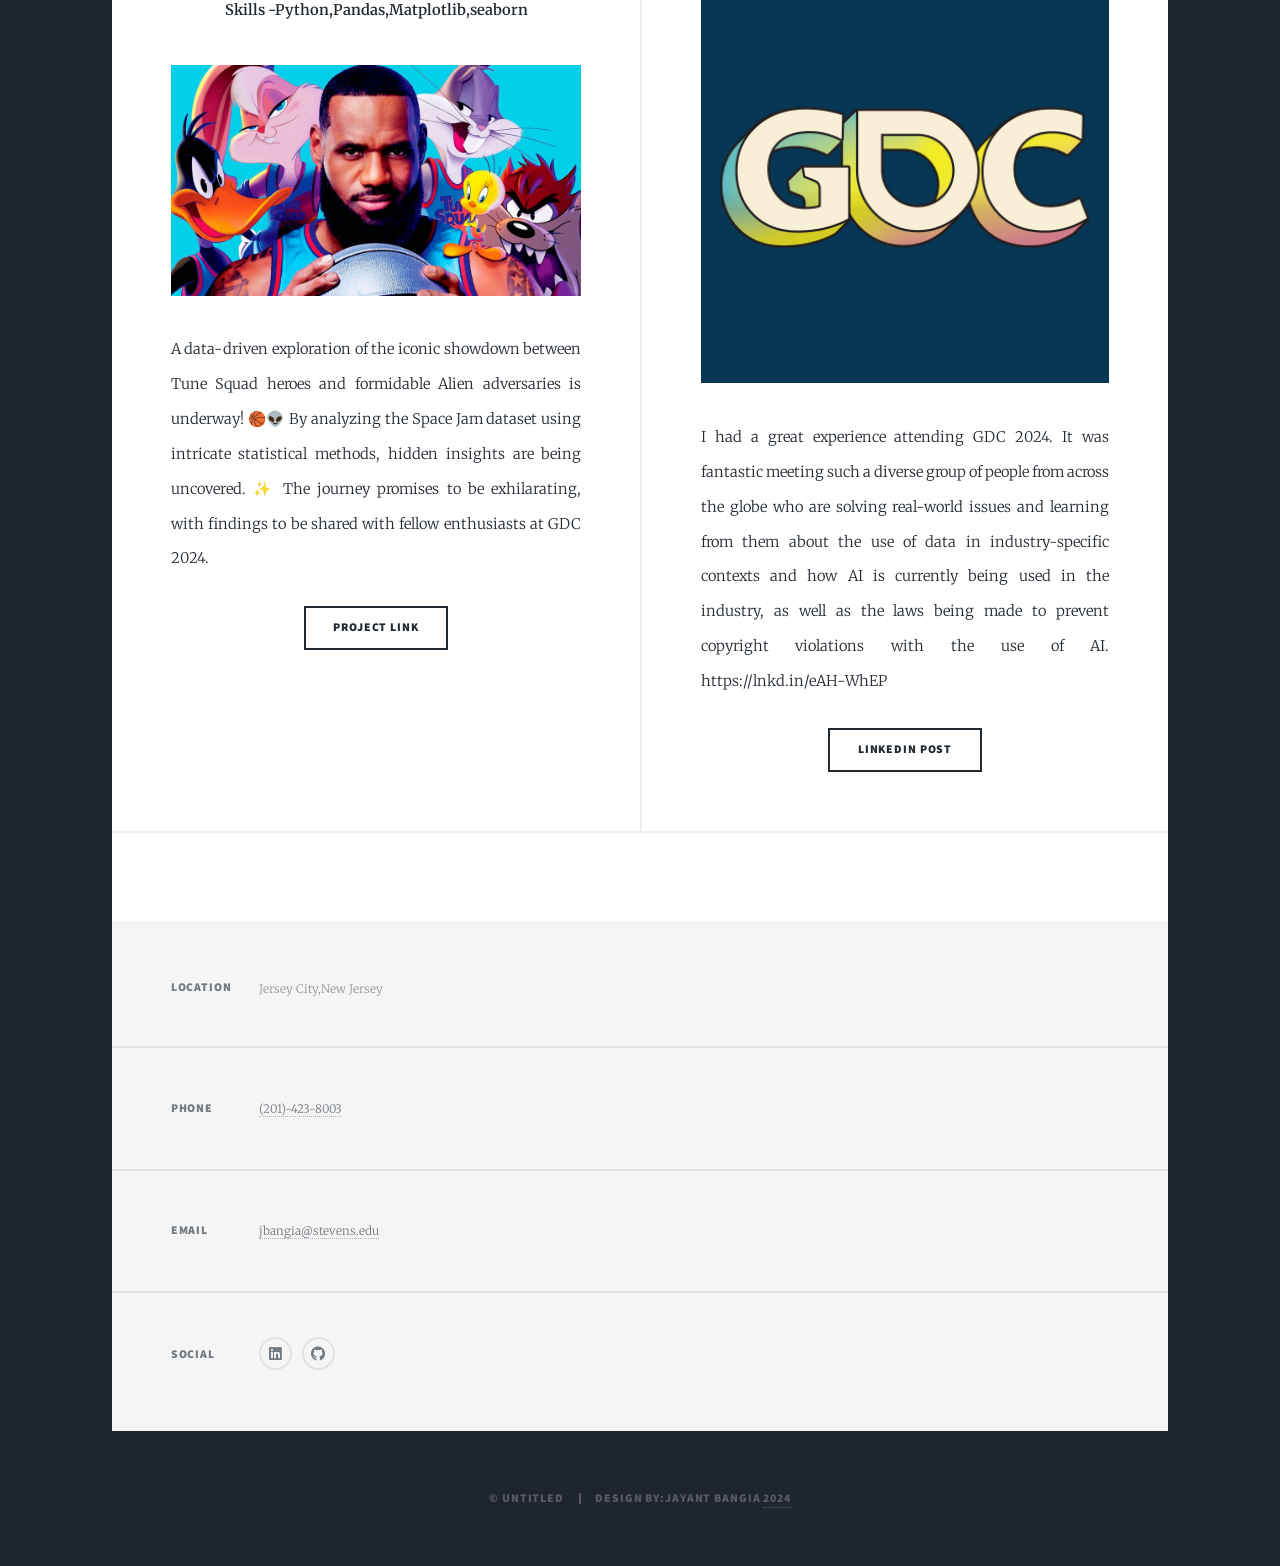
==== commit 562bd360: "Update experience content from resume and reorder Instagram post Refreshes the Wood/Paytm experience" ====
--- a/index.html
+++ b/index.html
@@ -51,6 +51,56 @@
 				<!-- Main -->
 					<div id="main">
 
+						<!-- Experience -->
+							<section id="experience">
+								<header class="major">
+									<h2>Experience</h2>
+								</header>
+								<div class="tabs-wrapper">
+									<ul class="tabs-list" role="tablist">
+										<li class="tab-link active" data-tab="tab-wood" role="tab" aria-selected="true" tabindex="0">
+											<span class="tab-role">GIS Specialist</span>
+											<span class="tab-company">Wood PLC</span>
+										</li>
+										<li class="tab-link" data-tab="tab-paytm" role="tab" aria-selected="false" tabindex="0">
+											<span class="tab-role">TechOps Analyst</span>
+											<span class="tab-company">Paytm Payments Bank</span>
+										</li>
+									</ul>
+									<div class="tabs-panels">
+										<div class="tab-panel active" id="tab-wood" role="tabpanel">
+											<a href="#" class="image fit"><img src="images/download (5).png" alt="" /></a>
+											<p class="tab-meta">Houston, TX &middot; May 2024 – Aug 2024 (Internship) | Jan 2025 – Present</p>
+											<strong class="align-left">Skills - ArcGIS Pro, ArcGIS Enterprise, Python, Power BI, Power Automate, SQL</strong>
+											<ul class="tab-bullets">
+												<li>Built a Subsea Commissioning/Decommissioning GIS portal using ArcGIS Enterprise/Experience Builder with secure services, forms, approvals, dashboards, and email reminders — supporting upstream O&G asset lifecycle management for Lower 48 and offshore projects.</li>
+												<li>Created and produced high-quality maps using ArcGIS Pro for subsea O&G clients, supporting field decommissioning decisions with accurate spatial data visualization and client-ready layouts.</li>
+												<li>Cleaned, organized, and processed GIS and well location data using Python, including equipment and asset data for O&G field tracking; categorized into structured sub-categories for efficient retrieval.</li>
+												<li>Developed interactive Power BI dashboards integrating spatial data and automated reporting workflows using Power Automate, delivering client-ready outputs for energy sector stakeholders.</li>
+												<li>Managed and enhanced GIS web portals by integrating comprehensive metadata, improving data discoverability and accessibility across cross-functional engineering and geoscience teams.</li>
+												<li>Collaborated with engineers and geologists to ensure GIS data accuracy and seamless integration of maps and CAD files, supporting data-driven decisions for subsea O&G field operations.</li>
+											</ul>
+											<ul class="actions special">
+												<li><a href="https://www.linkedin.com/in/jayantb34/" class="button">View</a></li>
+											</ul>
+										</div>
+										<div class="tab-panel" id="tab-paytm" role="tabpanel">
+											<a href="#" class="image fit"><img src="images/lbznxunz52aopasqbvgd.webp" alt="" /></a>
+											<p class="tab-meta">Noida, India &middot; Sep 2021 – Dec 2022</p>
+											<strong class="align-left">Skills - Python, SQL, Linux, Dataflow, Excel, Power BI</strong>
+											<ul class="tab-bullets">
+												<li>Built a Python and SQL-based data extraction system to detect transaction discrepancies and trigger backend Linux commands, reducing payment processing time by 20%.</li>
+												<li>Streamlined ETL pipelines using Dataflow, boosting data availability by 30% and improving reliability of downstream reporting workflows.</li>
+												<li>Created Excel reports using pivot tables and VLOOKUP to track KPIs, reducing operational costs by 2–3%; designed Power BI dashboards integrating Python, SQL, and Excel data for stakeholder insights.</li>
+											</ul>
+											<ul class="actions special">
+												<li><a href="https://www.paytmbank.com/" class="button">Company website</a></li>
+											</ul>
+										</div>
+									</div>
+								</div>
+							</section>
+
 						<!-- Featured Post -->
 							<article class="post featured">
 								<header class="major">
@@ -59,49 +109,11 @@
 									<p>Cloned the popular social media website Instagram's database and wrote queries to extract meaningful data</p>
 								</header>
 								<a href="#" class="image main"><img src="https://raw.githubusercontent.com/jayantb11/JayantBangia.github.io/main/images/Instagram-for-Business.svg" alt="" /></a>
-								
+
 								<ul class="actions special">
 									<li><a href="https://github.com/jayantb11/Instagram_Database_Clone" class="button large">View Project</a></li>
 								</ul>
 							</article>
-
-						<!-- Experience -->
-							<section id="experience">
-								<header class="major">
-									<h2>Experience</h2>
-								</header>
-								<div class="tabs-wrapper">
-									<ul class="tabs-list" role="tablist">
-										<li class="tab-link active" data-tab="tab-wood" role="tab" aria-selected="true" tabindex="0">
-											<span class="tab-role">GIS Research & Survey Analyst Intern</span>
-											<span class="tab-company">Wood Group USA</span>
-										</li>
-										<li class="tab-link" data-tab="tab-paytm" role="tab" aria-selected="false" tabindex="0">
-											<span class="tab-role">TechOps Engineer</span>
-											<span class="tab-company">Paytm Payments Bank</span>
-										</li>
-									</ul>
-									<div class="tabs-panels">
-										<div class="tab-panel active" id="tab-wood" role="tabpanel">
-											<a href="#" class="image fit"><img src="images/download (5).png" alt="" /></a>
-											<strong class="align-left">Skills - Excel, SharePoint, ArcGIS, SQL, Power Apps</strong>
-											<p>As a GIS Research & Survey Analyst at Wood Group USA in Houston, I implemented ETL processes for the Oxy Lesson Learned Program, extracting data from Oracle databases, transforming it in Excel, and automating uploads to SharePoint, which improved on-site safety by 50%. I produced detailed geospatial data solutions using ArcGIS Pro, developed Power BI dashboards for cost estimation of subsea field equipment, and leveraged AI tools to streamline document searches, saving pipeline engineers 20-30% of their time. Additionally, I ensured strict adherence to company safety protocols, fostering a compliant and secure working environment.</p>
-											<ul class="actions special">
-												<li><a href="https://www.linkedin.com/in/jayantb34/" class="button">View</a></li>
-											</ul>
-										</div>
-										<div class="tab-panel" id="tab-paytm" role="tabpanel">
-											<a href="#" class="image fit"><img src="images/lbznxunz52aopasqbvgd.webp" alt="" /></a>
-											<strong class="align-left">Skills - SQL, Linux, Problem Solving, Monitoring Tools, Excel, Communication</strong>
-											<p>As a TechOps Engineer at Paytm Payments Bank in Noida, I played a pivotal role in ensuring the seamless functioning and effectiveness of the payment gateway. There, I used SQL to identify various missing or mismatched data from different relational tables and learned about various bank flows present at the Unix end of the gateway. This knowledge helped me assist registered merchants with the technical aspects of errors occurring on their payment side.
-												I also utilized monitoring tools such as Kibana and Grafana to check the increase or decrease in the failure rate of transactions and refunds. I reported these errors to the concerned team. Additionally, I created reports from SQL table data in Excel, using tools such as Vlookup and pivot tables. These reports focused on weekly queues listed in Jira tickets to find key performance indicators (KPIs) and to reduce operational and resource costs.</p>
-											<ul class="actions special">
-												<li><a href="https://www.paytmbank.com/" class="button">Company website</a></li>
-											</ul>
-										</div>
-									</div>
-								</div>
-							</section>
 
 						<!-- Posts -->
 							<section class="posts">
--- a/assets/css/custom.css
+++ b/assets/css/custom.css
@@ -63,6 +63,35 @@
 	display: block;
 }
 
+#experience .tab-meta {
+	color: #767c82;
+	font-style: italic;
+	margin: 0.5em 0 1em 0;
+}
+
+#experience .tab-bullets {
+	margin: 1em 0;
+	padding: 0;
+	list-style: none;
+}
+
+#experience .tab-bullets li {
+	position: relative;
+	padding-left: 1.2em;
+	margin-bottom: 0.75em;
+}
+
+#experience .tab-bullets li::before {
+	content: '';
+	position: absolute;
+	left: 0;
+	top: 0.6em;
+	width: 6px;
+	height: 6px;
+	background-color: #18bfef;
+	border-radius: 50%;
+}
+
 @media screen and (max-width: 736px) {
 	#experience .tabs-wrapper {
 		flex-direction: column;
